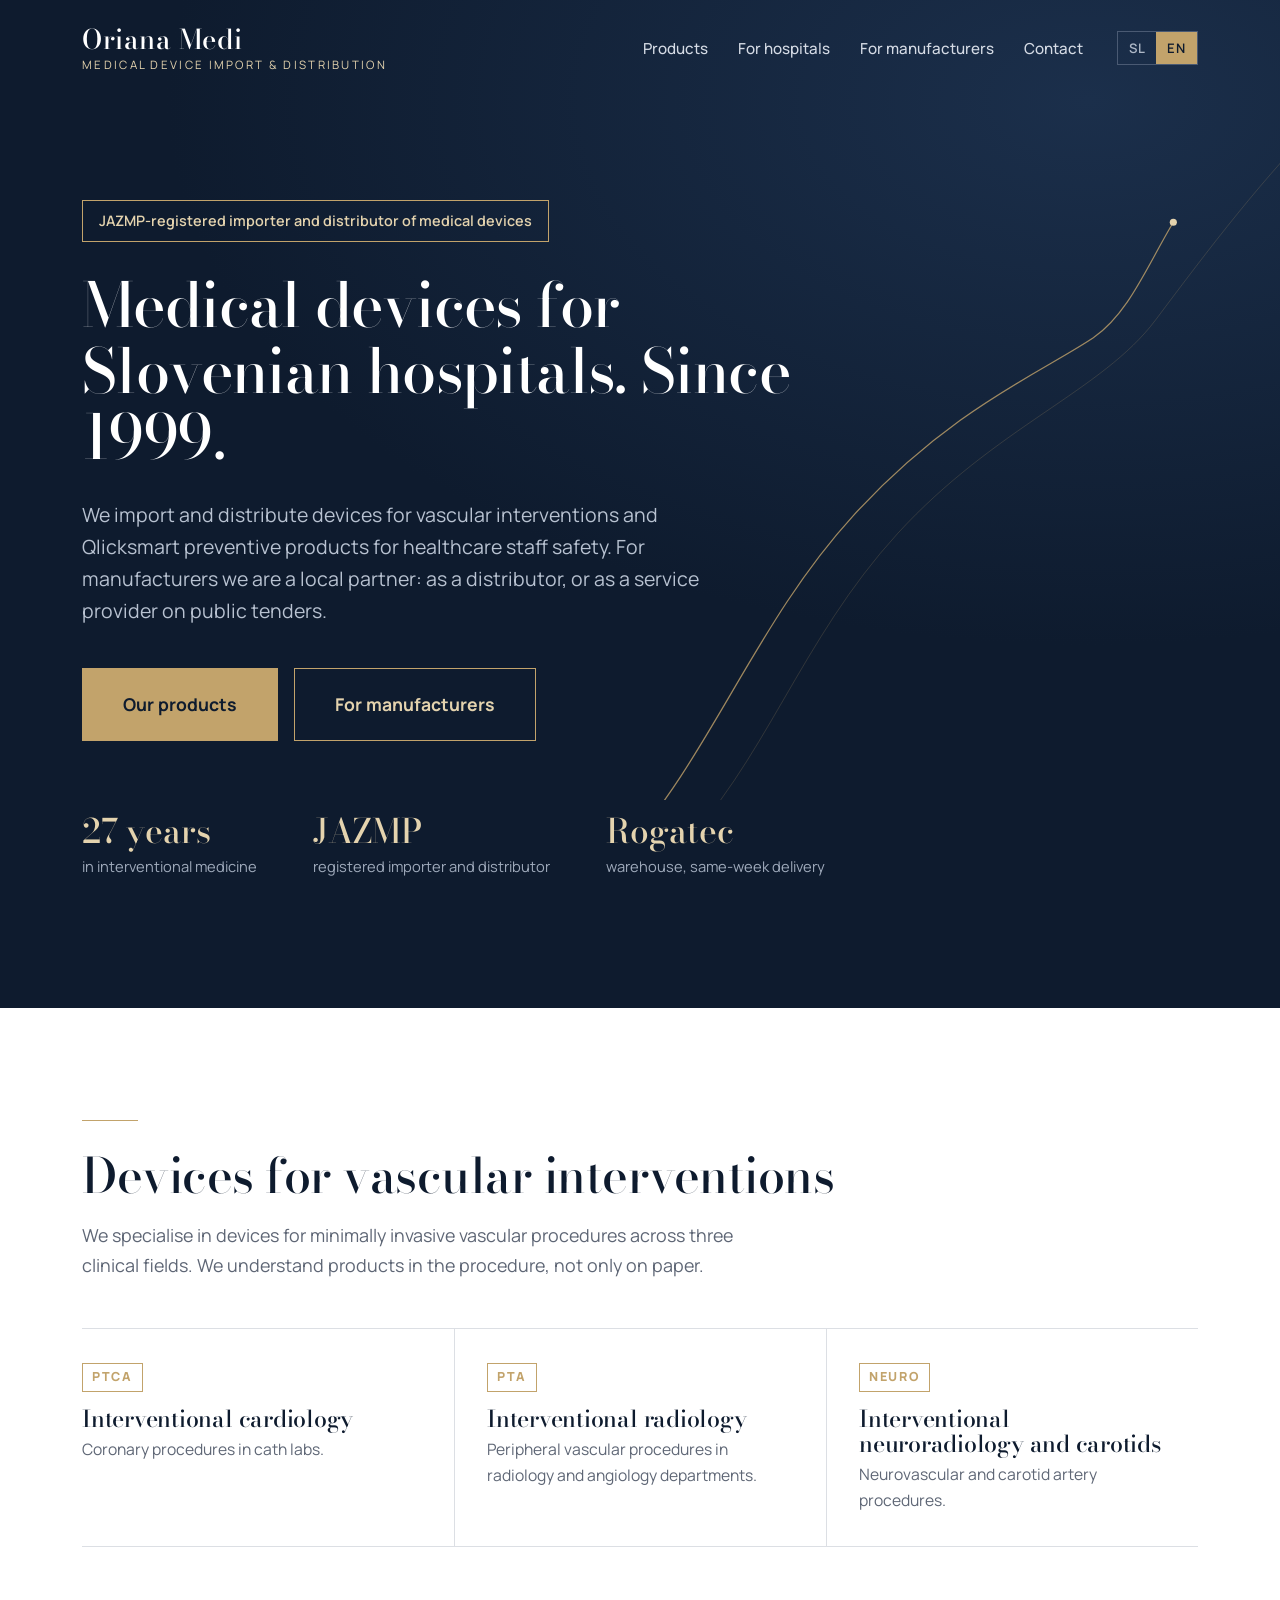
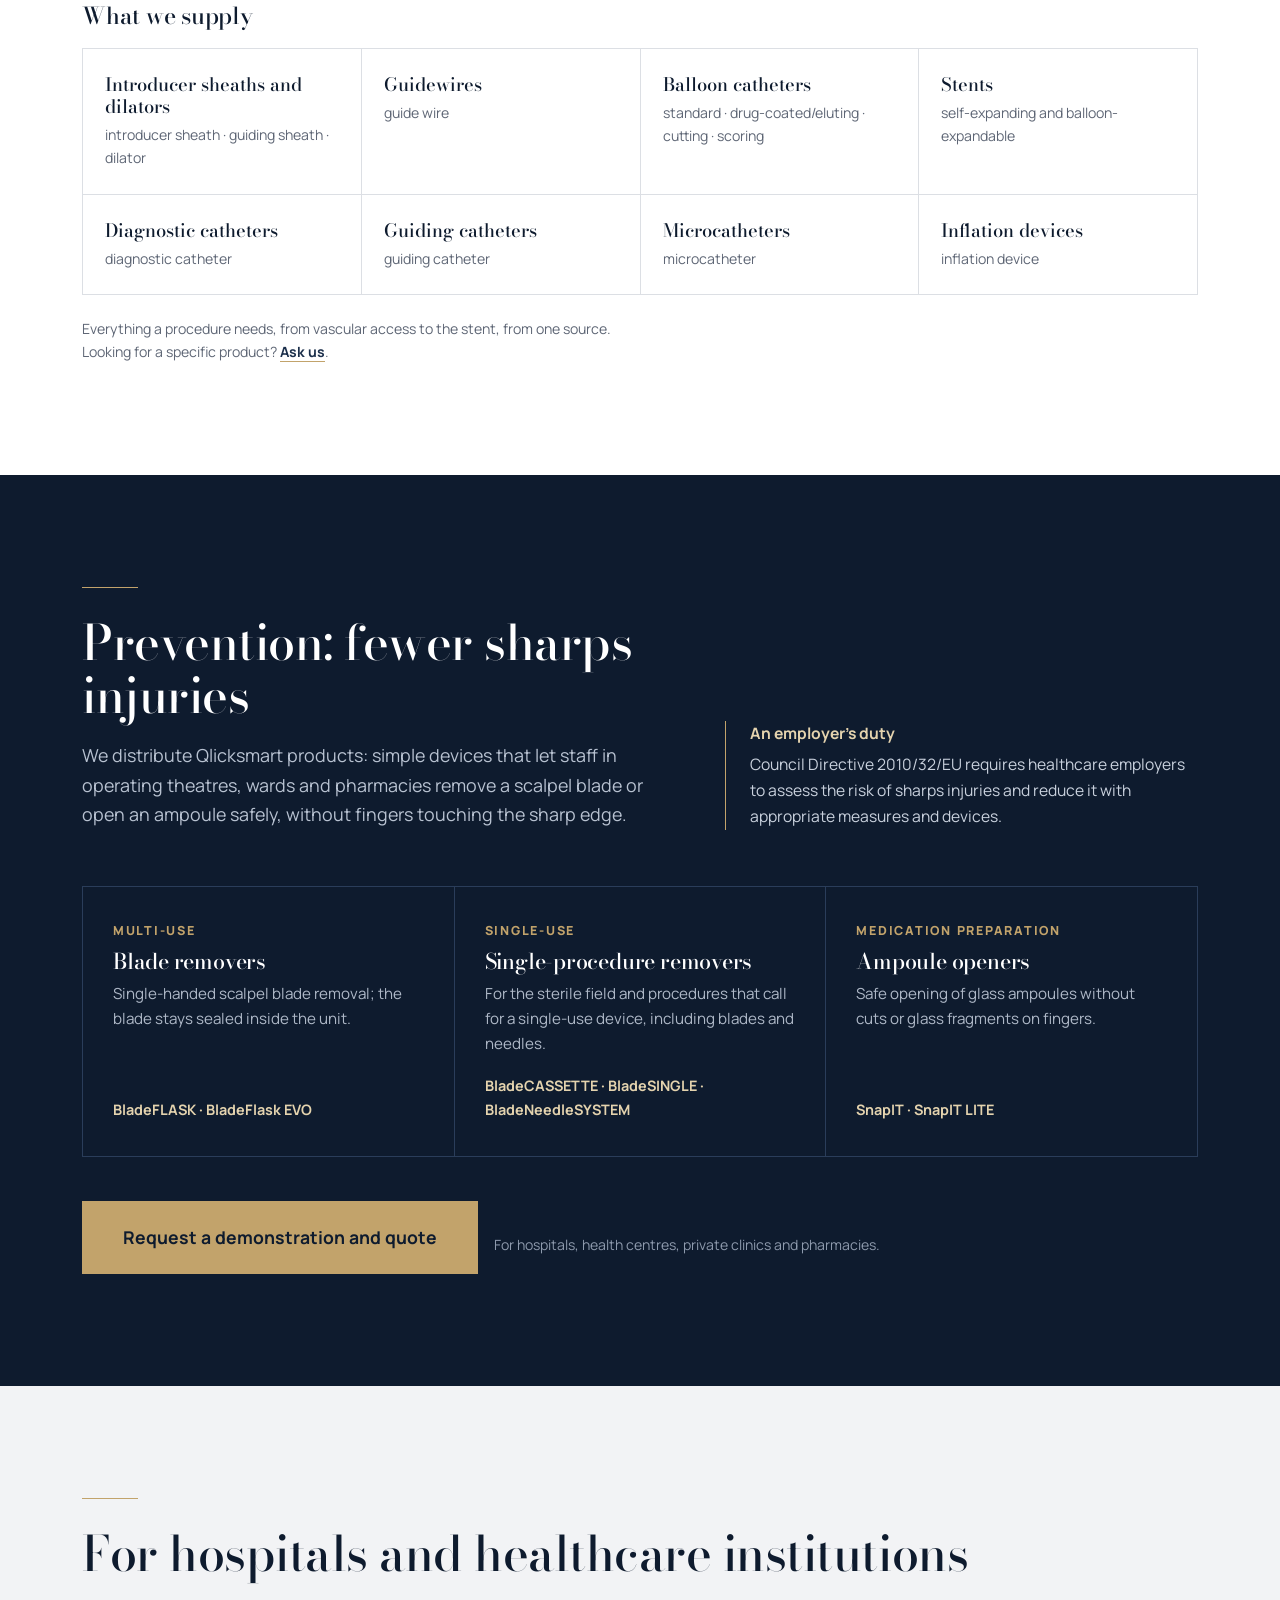
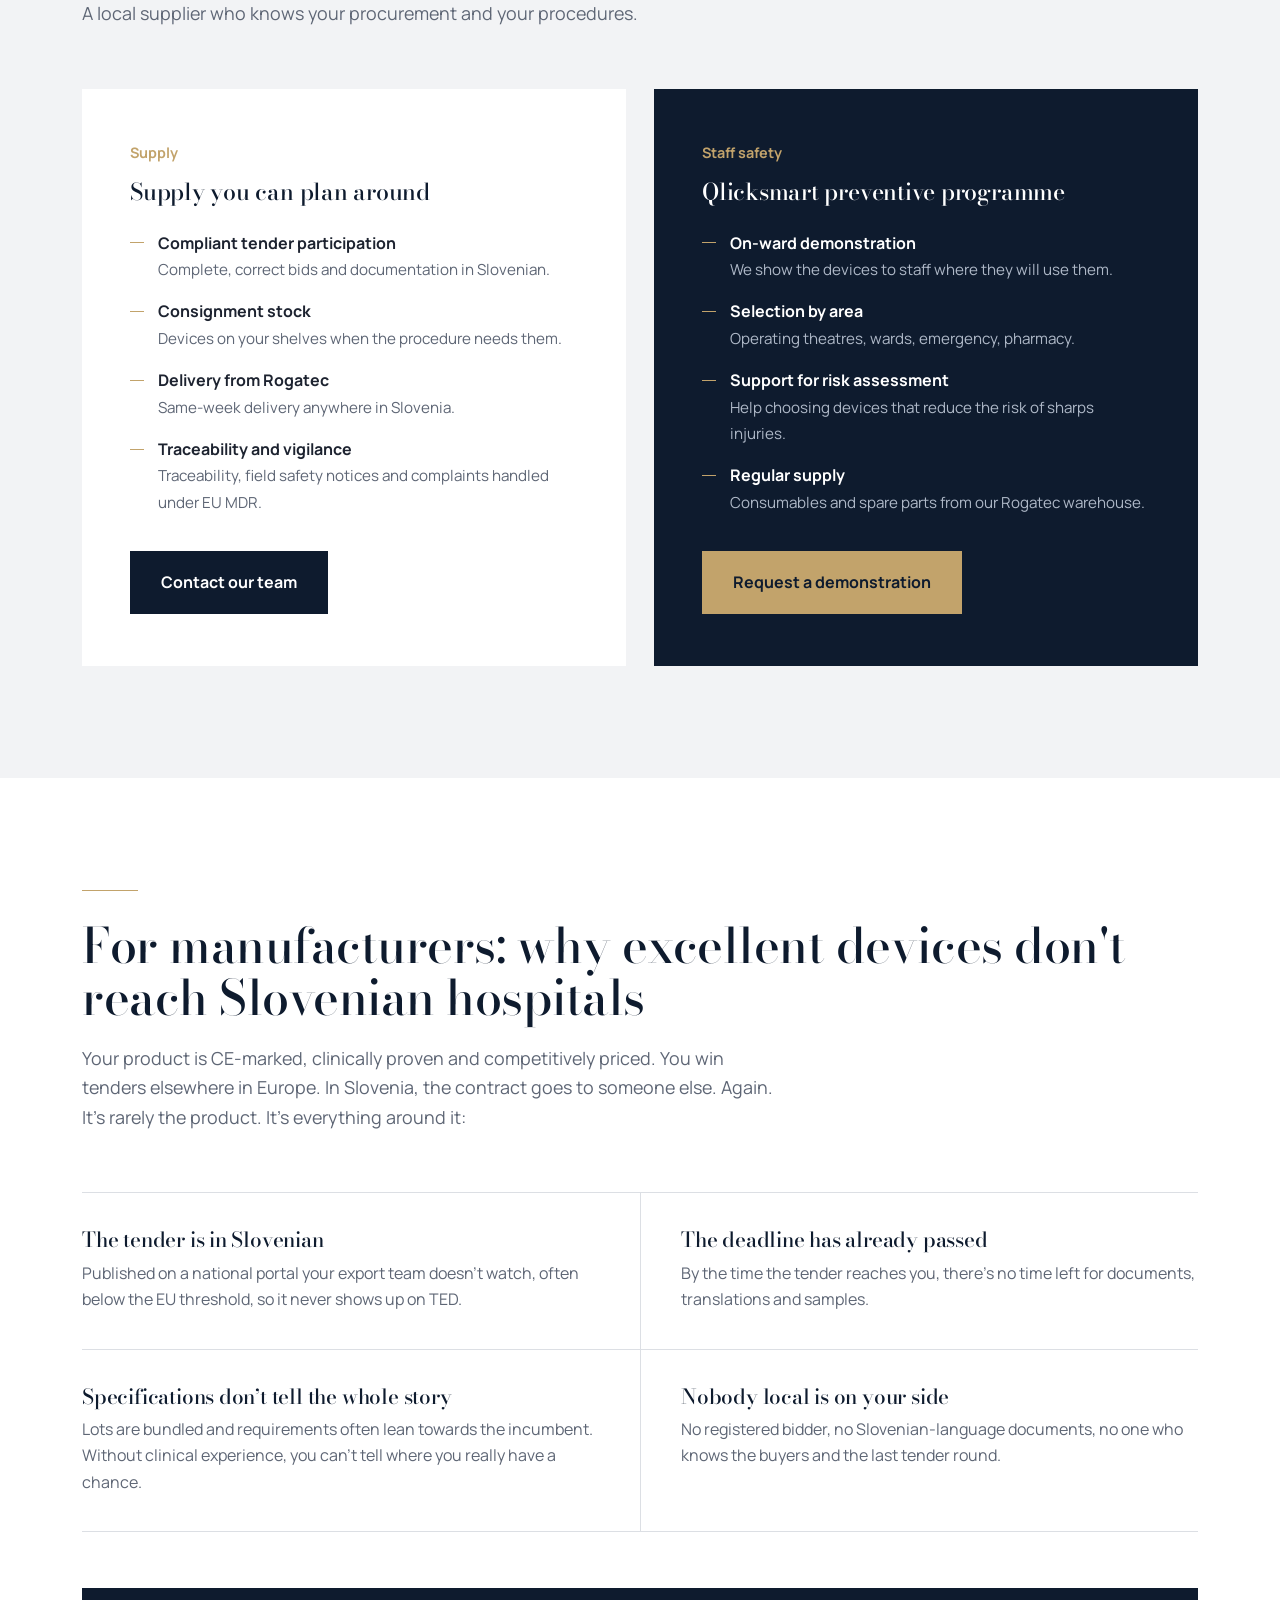
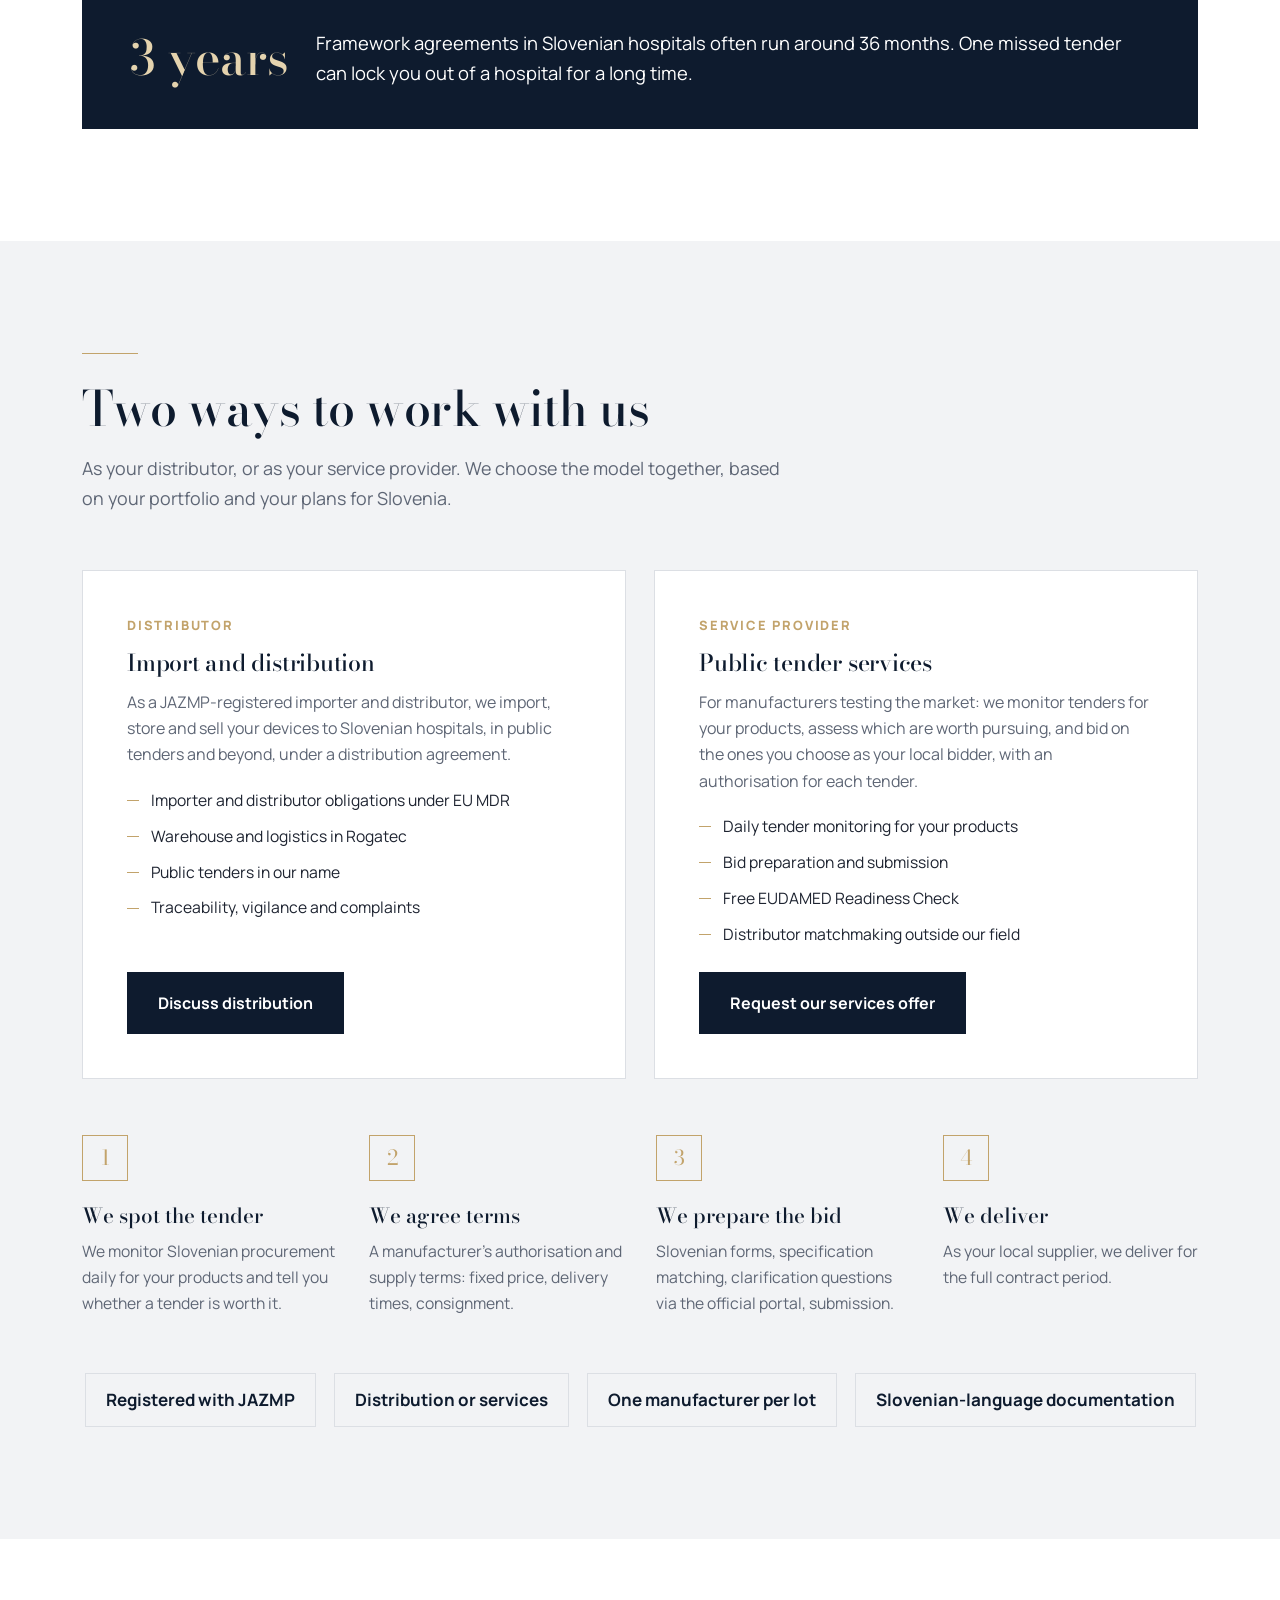
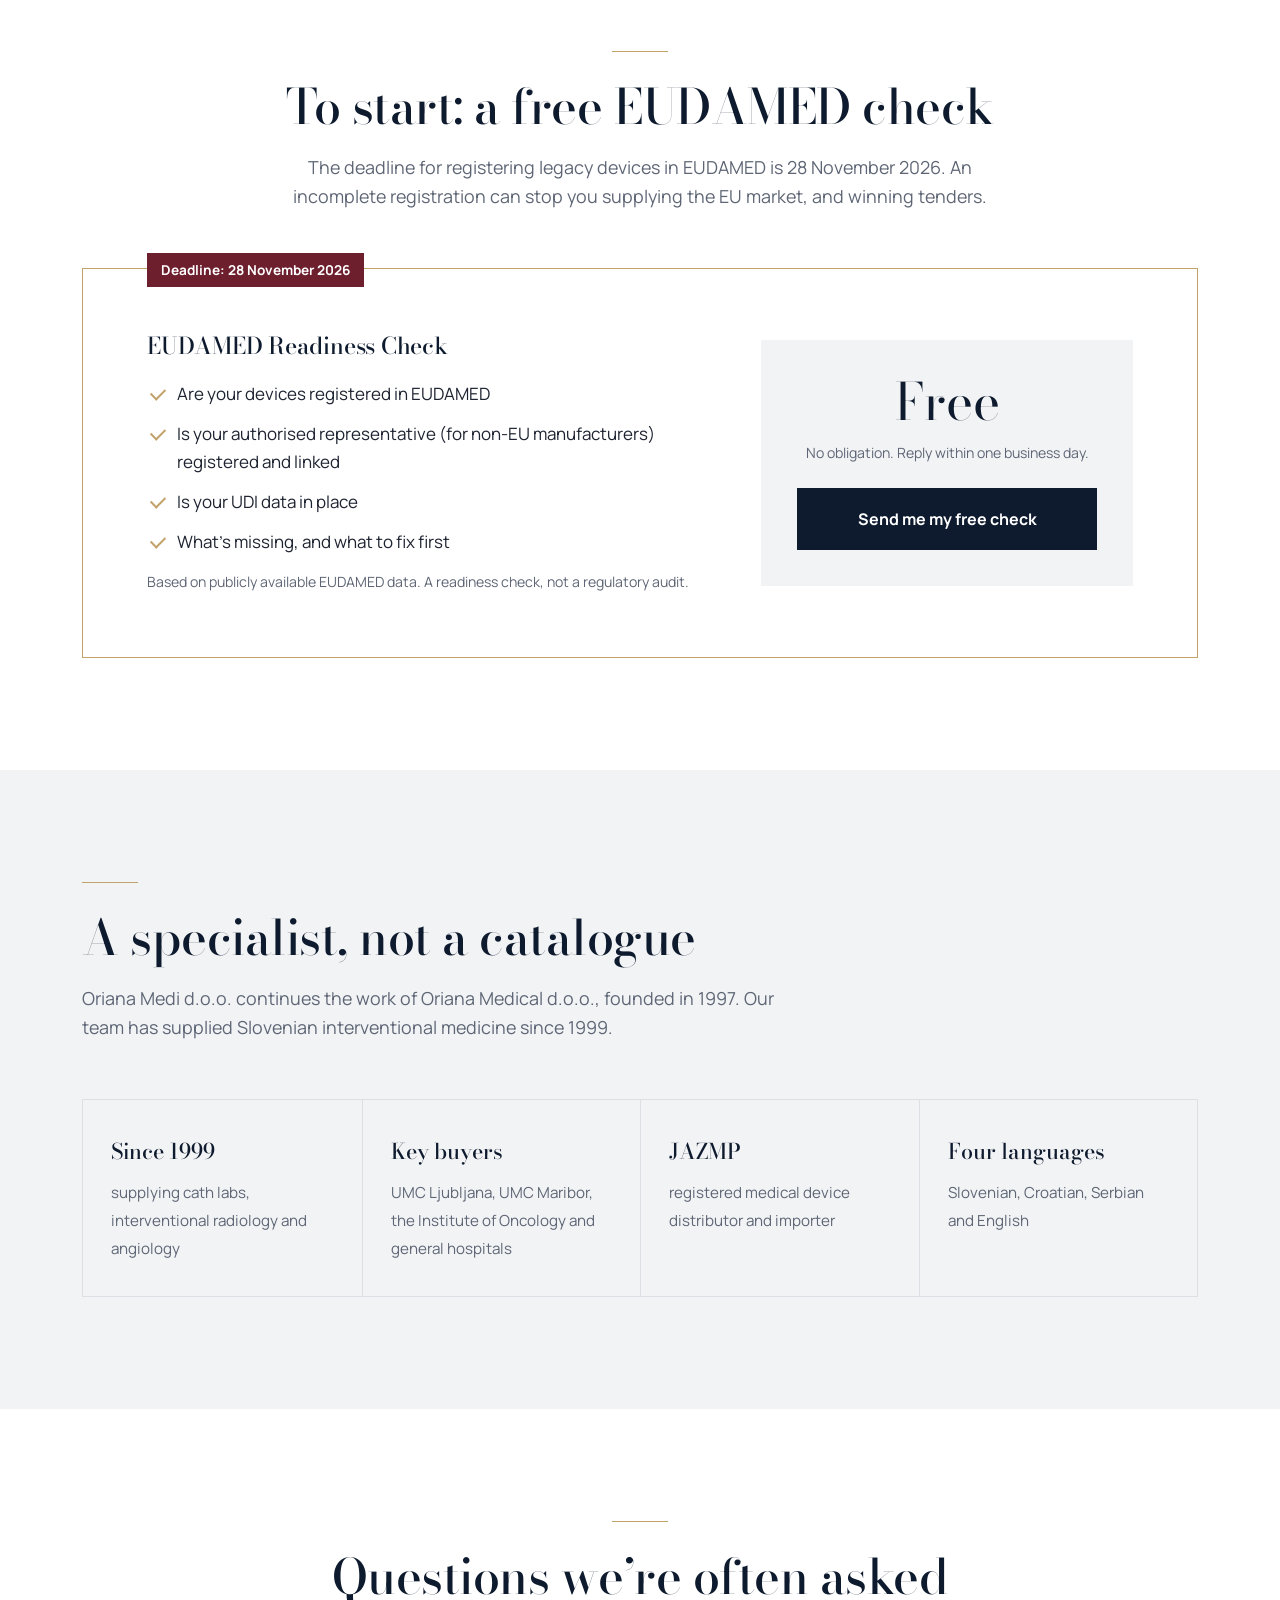
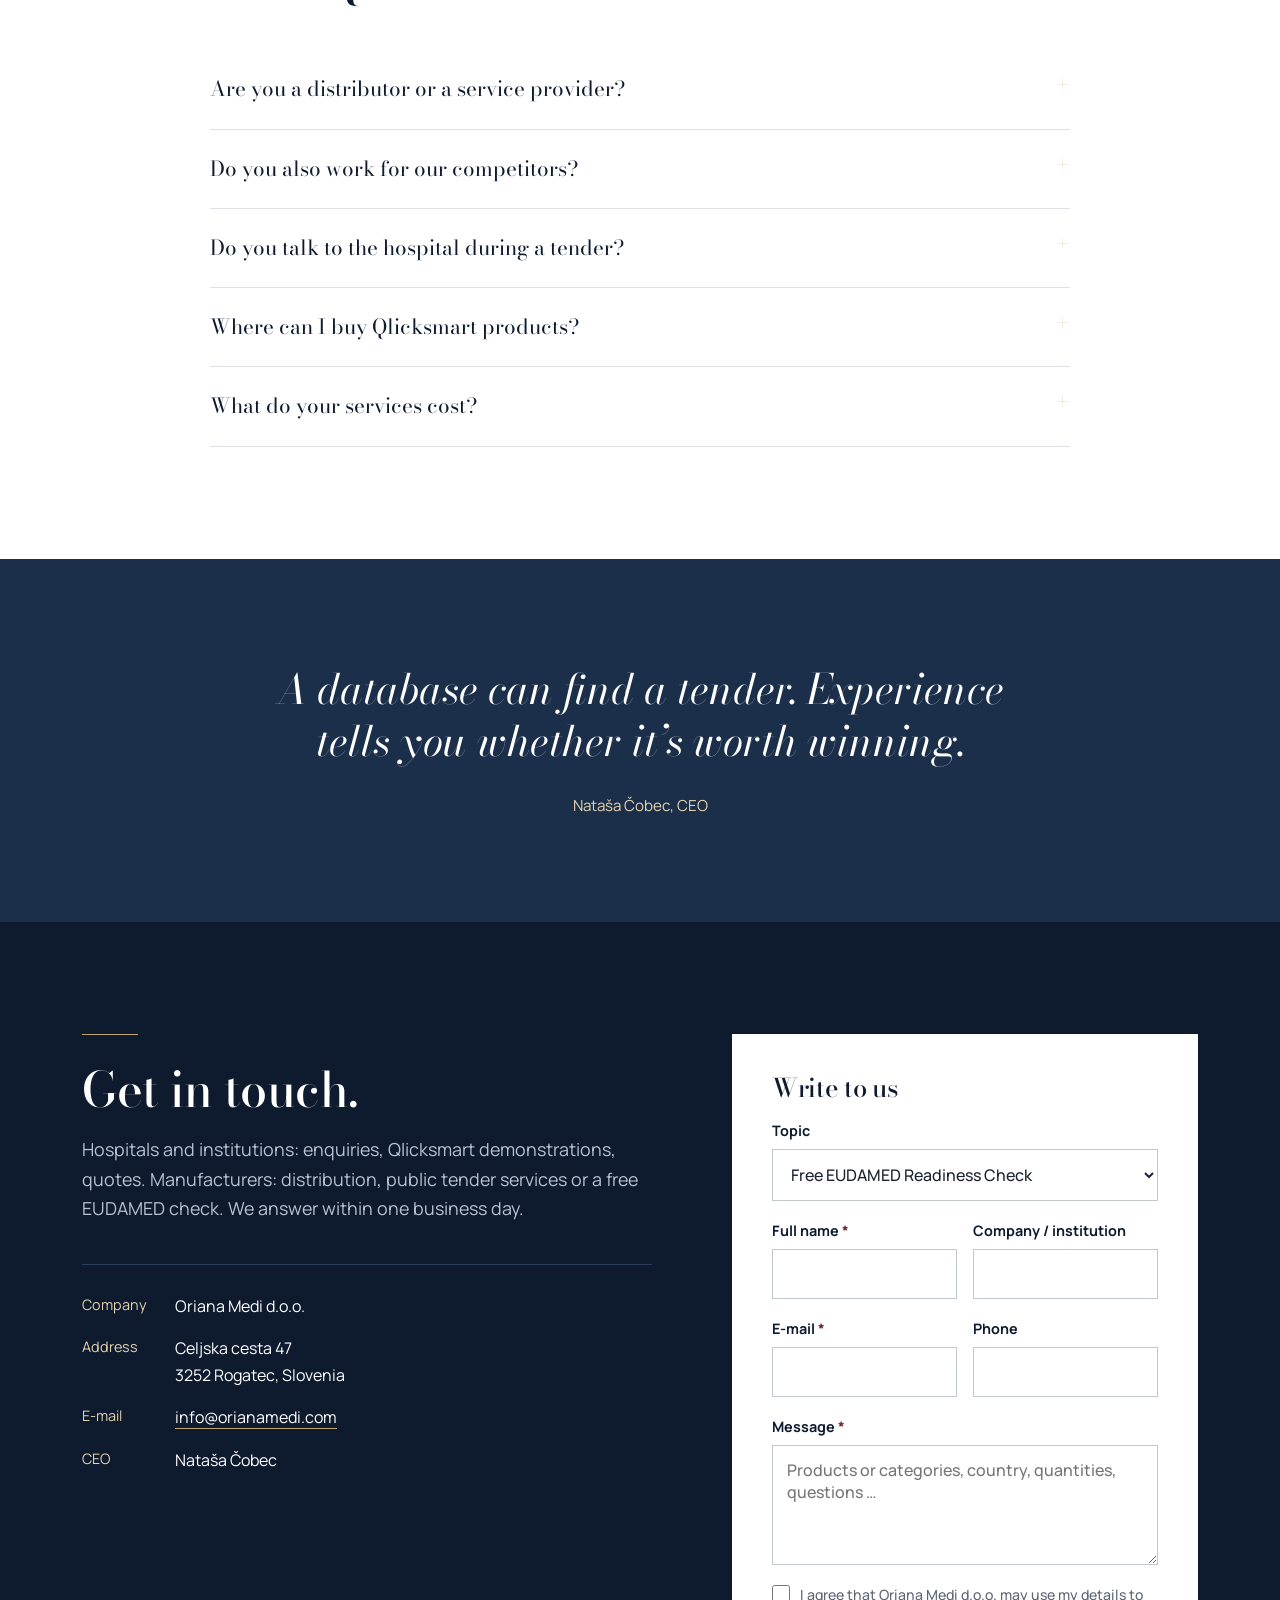
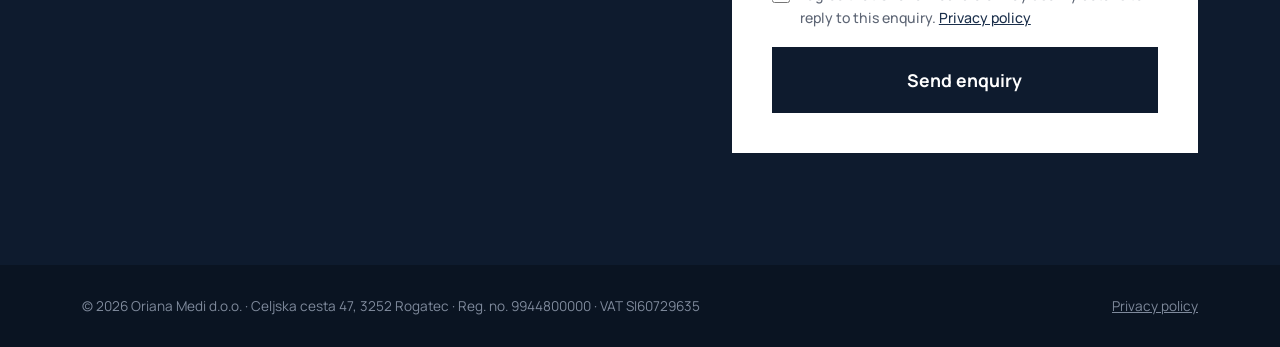
==== index.html @ 9a0d542f "Add files via upload" ====
<!DOCTYPE html>
<html lang="sl" data-title-sl="Oriana Medi d.o.o. – Uvoz in distribucija medicinskih pripomočkov" data-title-en="Oriana Medi d.o.o. – Medical device import and distribution">
<head>
<meta charset="UTF-8">
<meta name="viewport" content="width=device-width, initial-scale=1">
<script>
(function(){
  var saved=null; try{saved=localStorage.getItem('om-lang');}catch(e){}
  var l=saved||(((navigator.language||'').toLowerCase().indexOf('sl')===0)?'sl':'en');
  document.documentElement.lang=l;
})();
</script>
<link rel="preconnect" href="https://fonts.googleapis.com">
<link rel="preconnect" href="https://fonts.gstatic.com" crossorigin>
<link rel="stylesheet" href="https://fonts.googleapis.com/css2?family=Bodoni+Moda:ital,opsz,wght@0,6..96,400;0,6..96,500;0,6..96,600;1,6..96,400&family=Manrope:wght@400;500;600;700;800&display=swap">
<link rel="stylesheet" href="style.css">
<title>Oriana Medi d.o.o. – Uvoz in distribucija medicinskih pripomočkov</title>
<meta name="description" content="Oriana Medi d.o.o. je pri JAZMP registriran uvoznik in distributer medicinskih pripomočkov. Intervencijska medicina, izdelki Qlicksmart za varnost osebja ter storitve za proizvajalce. / JAZMP-registered importer and distributor of medical devices in Slovenia.">
</head>
<body>
<a class="skip" href="#main"><span class="l-sl">Na vsebino</span><span class="l-en">Skip to content</span></a>
<header class="nav">
  <div class="wrap">
    <a class="brand" href="index.html"><strong>Oriana Medi</strong><small class="l-sl">UVOZ IN DISTRIBUCIJA MEDICINSKIH PRIPOMOČKOV</small><small class="l-en">MEDICAL DEVICE IMPORT &amp; DISTRIBUTION</small></a>
    <div class="navright">
      <nav aria-label="Main">
        <ul class="l-sl">
          <li><a href="#izdelki">Izdelki</a></li>
          <li><a href="#bolnisnice">Za bolnišnice</a></li>
          <li><a href="#proizvajalci">Za proizvajalce</a></li>
          <li><a href="#kontakt">Kontakt</a></li>
        </ul>
        <ul class="l-en">
          <li><a href="#izdelki">Products</a></li>
          <li><a href="#bolnisnice">For hospitals</a></li>
          <li><a href="#proizvajalci">For manufacturers</a></li>
          <li><a href="#kontakt">Contact</a></li>
        </ul>
      </nav>
      <div class="lang" role="group" aria-label="Jezik / Language">
        <button type="button" data-set="sl">SL</button>
        <button type="button" data-set="en">EN</button>
      </div>
      <button type="button" class="menu-btn" aria-expanded="false"><span class="l-sl">Meni</span><span class="l-en">Menu</span></button>
    </div>
  </div>
</header>

<main id="main">

<!-- HERO -->
<section class="hero">
  <svg class="wire" viewBox="0 0 1440 900" preserveAspectRatio="xMidYMid slice" aria-hidden="true">
    <path class="soft" d="M760 960 C 860 860, 900 720, 1010 600 S 1240 440, 1300 360 S 1420 200, 1500 120"/>
    <path class="draw" d="M700 960 C 800 850, 850 700, 960 580 S 1170 420, 1230 380 C 1270 352, 1290 300, 1320 250"/>
    <circle class="tip" cx="1320" cy="250" r="4"/>
  </svg>
  <div class="wrap">
    <div class="callout l-sl">Pri JAZMP registriran uvoznik in distributer medicinskih pripomočkov</div>
    <div class="callout l-en">JAZMP-registered importer and distributor of medical devices</div>
    <h1 class="l-sl">Medicinski pripomočki za slovenske bolnišnice. Od leta 1999.</h1>
    <h1 class="l-en">Medical devices for Slovenian hospitals. Since 1999.</h1>
    <p class="intro l-sl">Uvažamo in distribuiramo pripomočke za žilne posege ter preventivne izdelke Qlicksmart za varnost zdravstvenega osebja. Proizvajalcem smo lokalni partner: kot distributer ali kot ponudnik storitev na javnih naročilih.</p>
    <p class="intro l-en">We import and distribute devices for vascular interventions and Qlicksmart preventive products for healthcare staff safety. For manufacturers we are a local partner: as a distributor, or as a service provider on public tenders.</p>
    <div class="actions">
      <a class="btn btn-gold btn-big l-sl" href="#izdelki">Naši izdelki</a>
      <a class="btn btn-gold btn-big l-en" href="#izdelki">Our products</a>
      <a class="btn btn-line btn-big l-sl" href="#proizvajalci">Za proizvajalce</a>
      <a class="btn btn-line btn-big l-en" href="#proizvajalci">For manufacturers</a>
    </div>
    <div class="since">
      <div><b class="l-sl">27 let</b><b class="l-en">27 years</b><span class="l-sl">v intervencijski medicini</span><span class="l-en">in interventional medicine</span></div>
      <div><b>JAZMP</b><span class="l-sl">registriran uvoznik in distributer</span><span class="l-en">registered importer and distributor</span></div>
      <div><b>Rogatec</b><span class="l-sl">skladišče, dostava v istem tednu</span><span class="l-en">warehouse, same-week delivery</span></div>
    </div>
  </div>
</section>

<!-- PRODUCTS: CLINICAL FIELDS -->
<section id="izdelki">
  <div class="wrap">
    <div class="rule"></div>
    <h2 class="l-sl">Pripomočki za žilne posege</h2>
    <h2 class="l-en">Devices for vascular interventions</h2>
    <p class="intro l-sl">Specializirani smo za pripomočke za minimalno invazivne žilne posege na treh kliničnih področjih. Izdelke razumemo v posegu, ne le na papirju.</p>
    <p class="intro l-en">We specialise in devices for minimally invasive vascular procedures across three clinical fields. We understand products in the procedure, not only on paper.</p>
    <div class="uses">
      <div><span class="abbr">PTCA</span><h3 class="l-sl">Intervencijska kardiologija</h3><h3 class="l-en">Interventional cardiology</h3><p class="l-sl">Koronarni posegi v kateterskih laboratorijih.</p><p class="l-en">Coronary procedures in cath labs.</p></div>
      <div><span class="abbr">PTA</span><h3 class="l-sl">Intervencijska radiologija</h3><h3 class="l-en">Interventional radiology</h3><p class="l-sl">Periferni žilni posegi na oddelkih za radiologijo in angiologijo.</p><p class="l-en">Peripheral vascular procedures in radiology and angiology departments.</p></div>
      <div><span class="abbr">NEURO</span><h3 class="l-sl">Intervencijska nevroradiologija in karotide</h3><h3 class="l-en">Interventional neuroradiology and carotids</h3><p class="l-sl">Nevrovaskularni posegi in posegi na karotidnih arterijah.</p><p class="l-en">Neurovascular and carotid artery procedures.</p></div>
    </div>
    <h3 class="range-h l-sl">Kaj dobavljamo</h3><h3 class="range-h l-en">What we supply</h3>
    <ul class="range">
      <li><b class="l-sl">Žilna uvajala in dilatatorji</b><b class="l-en">Introducer sheaths and dilators</b><span>introducer sheath · guiding sheath · dilator</span></li>
      <li><b class="l-sl">Vodilne žice</b><b class="l-en">Guidewires</b><span>guide wire</span></li>
      <li><b class="l-sl">Balonski katetri</b><b class="l-en">Balloon catheters</b><span class="l-sl">klasični · z zdravilom (DCB/DEB) · rezalni · scoring</span><span class="l-en">standard · drug-coated/eluting · cutting · scoring</span></li>
      <li><b class="l-sl">Žilne opornice (stenti)</b><b class="l-en">Stents</b><span class="l-sl">samosprožilne in balonsko razširljive</span><span class="l-en">self-expanding and balloon-expandable</span></li>
      <li><b class="l-sl">Diagnostični katetri</b><b class="l-en">Diagnostic catheters</b><span>diagnostic catheter</span></li>
      <li><b class="l-sl">Vodilni katetri</b><b class="l-en">Guiding catheters</b><span>guiding catheter</span></li>
      <li><b class="l-sl">Mikrokatetri</b><b class="l-en">Microcatheters</b><span>microcatheter</span></li>
      <li><b class="l-sl">Indeflatorji</b><b class="l-en">Inflation devices</b><span>inflation device</span></li>
    </ul>
    <p class="fineprint l-sl" style="margin-top:22px">Vse, kar poseg potrebuje od žilnega dostopa do opornice, iz enega vira. Iščete določen izdelek? <a class="textlink" href="#kontakt" data-topic="hospital">Povprašajte nas</a>.</p>
    <p class="fineprint l-en" style="margin-top:22px">Everything a procedure needs, from vascular access to the stent, from one source. Looking for a specific product? <a class="textlink" href="#kontakt" data-topic="hospital">Ask us</a>.</p>
  </div>
</section>

<!-- PREVENTION: QLICKSMART -->
<section id="preventiva" class="prevent">
  <div class="wrap">
    <div class="head">
      <div>
        <div class="rule"></div>
        <h2 class="l-sl">Preventiva: manj poškodb z ostrimi predmeti</h2>
        <h2 class="l-en">Prevention: fewer sharps injuries</h2>
        <p class="intro l-sl">Distribuiramo izdelke Qlicksmart, preproste pripomočke, s katerimi osebje v operacijskih dvoranah, na oddelkih in v lekarnah varno odstrani rezilo skalpela ali odpre ampulo, brez stika prstov z ostrim robom.</p>
        <p class="intro l-en">We distribute Qlicksmart products: simple devices that let staff in operating theatres, wards and pharmacies remove a scalpel blade or open an ampoule safely, without fingers touching the sharp edge.</p>
      </div>
      <div class="law">
        <b class="l-sl">Obveznost delodajalca</b><b class="l-en">An employer's duty</b>
        <span class="l-sl">Direktiva Sveta 2010/32/EU od zdravstvenih ustanov zahteva, da ocenijo tveganje poškodb z ostrimi predmeti in ga z ustreznimi ukrepi in pripomočki zmanjšajo.</span>
        <span class="l-en">Council Directive 2010/32/EU requires healthcare employers to assess the risk of sharps injuries and reduce it with appropriate measures and devices.</span>
      </div>
    </div>
    <div class="prods">
      <div class="prod"><span class="cat l-sl">Večkratna uporaba</span><span class="cat l-en">Multi-use</span><h3 class="l-sl">Odstranjevalci rezil</h3><h3 class="l-en">Blade removers</h3><p class="l-sl">Enoročna odstranitev rezila skalpela; rezilo ostane zaprto v posodi.</p><p class="l-en">Single-handed scalpel blade removal; the blade stays sealed inside the unit.</p><span class="names">BladeFLASK · BladeFlask EVO</span></div>
      <div class="prod"><span class="cat l-sl">Enkratna uporaba</span><span class="cat l-en">Single-use</span><h3 class="l-sl">Odstranjevalci za en poseg</h3><h3 class="l-en">Single-procedure removers</h3><p class="l-sl">Za sterilno polje in posege, kjer je potreben pripomoček za enkratno uporabo, tudi za rezila in igle.</p><p class="l-en">For the sterile field and procedures that call for a single-use device, including blades and needles.</p><span class="names">BladeCASSETTE · BladeSINGLE · BladeNeedleSYSTEM</span></div>
      <div class="prod"><span class="cat l-sl">Priprava zdravil</span><span class="cat l-en">Medication preparation</span><h3 class="l-sl">Odpiralci ampul</h3><h3 class="l-en">Ampoule openers</h3><p class="l-sl">Varno odpiranje steklenih ampul brez urezov in drobcev stekla na prstih.</p><p class="l-en">Safe opening of glass ampoules without cuts or glass fragments on fingers.</p><span class="names">SnapIT · SnapIT LITE</span></div>
    </div>
    <div class="actions">
      <a class="btn btn-gold btn-big l-sl" href="#kontakt" data-topic="qlicksmart">Zahtevajte predstavitev in ponudbo</a>
      <a class="btn btn-gold btn-big l-en" href="#kontakt" data-topic="qlicksmart">Request a demonstration and quote</a>
      <span class="fineprint l-sl">Za bolnišnice, zdravstvene domove, zasebne ambulante in lekarne.</span>
      <span class="fineprint l-en">For hospitals, health centres, private clinics and pharmacies.</span>
    </div>
  </div>
</section>

<!-- HOSPITALS -->
<section id="bolnisnice" class="pearl">
  <div class="wrap">
    <div class="rule"></div>
    <h2 class="l-sl">Za bolnišnice in zdravstvene ustanove</h2>
    <h2 class="l-en">For hospitals and healthcare institutions</h2>
    <p class="intro l-sl">Lokalni dobavitelj, ki pozna vaše javno naročanje in vaše posege.</p>
    <p class="intro l-en">A local supplier who knows your procurement and your procedures.</p>
    <div class="split">
      <div class="panel">
        <div class="who l-sl">Dobava</div><div class="who l-en">Supply</div>
        <h3 class="l-sl">Dobave, na katere se lahko zanesete</h3><h3 class="l-en">Supply you can plan around</h3>
        <ul class="l-sl">
          <li><b>Skladne ponudbe na javnih naročilih</b><span>Popolna in pravilna dokumentacija v slovenščini.</span></li>
          <li><b>Konsignacijska zaloga</b><span>Pripomočki so na vaši polici, ko jih poseg potrebuje.</span></li>
          <li><b>Dostava iz Rogatca</b><span>Dostava v istem tednu po vsej Sloveniji.</span></li>
          <li><b>Sledljivost in vigilanca</b><span>Sledljivost, varnostna obvestila in reklamacije v skladu z uredbo MDR.</span></li>
        </ul>
        <ul class="l-en">
          <li><b>Compliant tender participation</b><span>Complete, correct bids and documentation in Slovenian.</span></li>
          <li><b>Consignment stock</b><span>Devices on your shelves when the procedure needs them.</span></li>
          <li><b>Delivery from Rogatec</b><span>Same-week delivery anywhere in Slovenia.</span></li>
          <li><b>Traceability and vigilance</b><span>Traceability, field safety notices and complaints handled under EU MDR.</span></li>
        </ul>
        <a class="btn btn-dark l-sl" href="#kontakt" data-topic="hospital">Pišite naši ekipi</a>
        <a class="btn btn-dark l-en" href="#kontakt" data-topic="hospital">Contact our team</a>
      </div>
      <div class="panel dark">
        <div class="who l-sl">Varnost osebja</div><div class="who l-en">Staff safety</div>
        <h3 class="l-sl">Preventivni program Qlicksmart</h3><h3 class="l-en">Qlicksmart preventive programme</h3>
        <ul class="l-sl">
          <li><b>Predstavitev na oddelku</b><span>Pripomočke pokažemo osebju tam, kjer jih bo uporabljalo.</span></li>
          <li><b>Izbor po področjih</b><span>Operacijske dvorane, oddelki, urgenca, lekarna.</span></li>
          <li><b>Podpora oceni tveganja</b><span>Pomagamo pri izboru pripomočkov za zmanjšanje tveganja poškodb z ostrimi predmeti.</span></li>
          <li><b>Redna dobava</b><span>Potrošni material in nadomestni deli iz skladišča v Rogatcu.</span></li>
        </ul>
        <ul class="l-en">
          <li><b>On-ward demonstration</b><span>We show the devices to staff where they will use them.</span></li>
          <li><b>Selection by area</b><span>Operating theatres, wards, emergency, pharmacy.</span></li>
          <li><b>Support for risk assessment</b><span>Help choosing devices that reduce the risk of sharps injuries.</span></li>
          <li><b>Regular supply</b><span>Consumables and spare parts from our Rogatec warehouse.</span></li>
        </ul>
        <a class="btn btn-gold l-sl" href="#kontakt" data-topic="qlicksmart">Zahtevajte predstavitev</a>
        <a class="btn btn-gold l-en" href="#kontakt" data-topic="qlicksmart">Request a demonstration</a>
      </div>
    </div>
  </div>
</section>

<!-- MANUFACTURERS: PROBLEM -->
<section id="proizvajalci">
  <div class="wrap">
    <div class="rule"></div>
    <h2 class="l-sl">Za proizvajalce: zakaj odlični pripomočki ne pridejo v slovenske bolnišnice</h2>
    <h2 class="l-en">For manufacturers: why excellent devices don't reach Slovenian hospitals</h2>
    <p class="intro l-sl">Vaš izdelek ima oznako CE, klinične podatke in dobro ceno. Na razpisih v drugih državah zmagujete. V Sloveniji pa posel znova dobi nekdo drug. Redko je kriv izdelek. Krivo je vse okoli njega:</p>
    <p class="intro l-en">Your product is CE-marked, clinically proven and competitively priced. You win tenders elsewhere in Europe. In Slovenia, the contract goes to someone else. Again. It&rsquo;s rarely the product. It&rsquo;s everything around it:</p>
    <div class="pains">
      <div class="pain"><h3 class="l-sl">Razpis je v slovenščini</h3><h3 class="l-en">The tender is in Slovenian</h3><p class="l-sl">Objavljen je na nacionalnem portalu, ki ga vaša izvozna ekipa ne spremlja, pogosto pod pragom EU, zato ga na TED sploh ne vidite.</p><p class="l-en">Published on a national portal your export team doesn&rsquo;t watch, often below the EU threshold, so it never shows up on TED.</p></div>
      <div class="pain"><h3 class="l-sl">Rok je že mimo</h3><h3 class="l-en">The deadline has already passed</h3><p class="l-sl">Ko razpis pride do vas, ni več časa za dokumente, prevode in vzorce.</p><p class="l-en">By the time the tender reaches you, there&rsquo;s no time left for documents, translations and samples.</p></div>
      <div class="pain"><h3 class="l-sl">Specifikacije ne povedo vsega</h3><h3 class="l-en">Specifications don&rsquo;t tell the whole story</h3><p class="l-sl">Sklopi so združeni, zahteve pogosto pisane na obstoječega dobavitelja. Brez klinične izkušnje ne veste, kje imate realno možnost.</p><p class="l-en">Lots are bundled and requirements often lean towards the incumbent. Without clinical experience, you can&rsquo;t tell where you really have a chance.</p></div>
      <div class="pain"><h3 class="l-sl">Nihče lokalno ni na vaši strani</h3><h3 class="l-en">Nobody local is on your side</h3><p class="l-sl">Ni registriranega ponudnika, ni dokumentacije v slovenščini, ni nikogar, ki pozna naročnike in zadnji krog razpisa.</p><p class="l-en">No registered bidder, no Slovenian-language documents, no one who knows the buyers and the last tender round.</p></div>
    </div>
    <div class="agitate">
      <b class="l-sl">3 leta</b><b class="l-en">3 years</b>
      <p class="l-sl">Okvirni sporazumi v slovenskih bolnišnicah pogosto trajajo okoli 36 mesecev. En zamujen razpis vas lahko za dolgo zaklene iz bolnišnice.</p>
      <p class="l-en">Framework agreements in Slovenian hospitals often run around 36 months. One missed tender can lock you out of a hospital for a long time.</p>
    </div>
  </div>
</section>

<!-- MANUFACTURERS: TWO MODELS -->
<section class="pearl">
  <div class="wrap">
    <div class="rule"></div>
    <h2 class="l-sl">Dva načina sodelovanja</h2>
    <h2 class="l-en">Two ways to work with us</h2>
    <p class="intro l-sl">Kot distributer ali kot ponudnik storitev. Model izberemo skupaj, glede na vaš portfelj in načrte za slovenski trg.</p>
    <p class="intro l-en">As your distributor, or as your service provider. We choose the model together, based on your portfolio and your plans for Slovenia.</p>
    <div class="models">
      <div class="model">
        <span class="tag l-sl">Distributer</span><span class="tag l-en">Distributor</span>
        <h3 class="l-sl">Uvoz in distribucija</h3><h3 class="l-en">Import and distribution</h3>
        <p class="l-sl">Kot pri JAZMP registriran uvoznik in distributer vaše pripomočke uvozimo, skladiščimo in prodajamo slovenskim bolnišnicam, na javnih naročilih in zunaj njih, na podlagi distribucijske pogodbe.</p>
        <p class="l-en">As a JAZMP-registered importer and distributor, we import, store and sell your devices to Slovenian hospitals, in public tenders and beyond, under a distribution agreement.</p>
        <ul class="l-sl"><li>Obveznosti uvoznika in distributerja po uredbi MDR</li><li>Skladišče in logistika v Rogatcu</li><li>Nastop na javnih naročilih v našem imenu</li><li>Sledljivost, vigilanca in reklamacije</li></ul>
        <ul class="l-en"><li>Importer and distributor obligations under EU MDR</li><li>Warehouse and logistics in Rogatec</li><li>Public tenders in our name</li><li>Traceability, vigilance and complaints</li></ul>
        <a class="btn btn-dark l-sl" href="#kontakt" data-topic="distribution">Pogovorimo se o distribuciji</a>
        <a class="btn btn-dark l-en" href="#kontakt" data-topic="distribution">Discuss distribution</a>
      </div>
      <div class="model">
        <span class="tag l-sl">Ponudnik storitev</span><span class="tag l-en">Service provider</span>
        <h3 class="l-sl">Storitve na javnih naročilih</h3><h3 class="l-en">Public tender services</h3>
        <p class="l-sl">Za proizvajalce, ki trg šele preizkušajo: spremljamo razpise za vaše izdelke, ocenimo, kateri so vredni truda, in za izbrane pripravimo ponudbo kot vaš lokalni ponudnik, s pooblastilom za posamezen razpis.</p>
        <p class="l-en">For manufacturers testing the market: we monitor tenders for your products, assess which are worth pursuing, and bid on the ones you choose as your local bidder, with an authorisation for each tender.</p>
        <ul class="l-sl"><li>Dnevno spremljanje razpisov za vaše izdelke</li><li>Priprava in oddaja ponudb</li><li>Brezplačen EUDAMED pregled</li><li>Iskanje distributerja zunaj našega področja</li></ul>
        <ul class="l-en"><li>Daily tender monitoring for your products</li><li>Bid preparation and submission</li><li>Free EUDAMED Readiness Check</li><li>Distributor matchmaking outside our field</li></ul>
        <a class="btn btn-dark l-sl" href="#kontakt" data-topic="services">Zahtevajte ponudbo storitev</a>
        <a class="btn btn-dark l-en" href="#kontakt" data-topic="services">Request our services offer</a>
      </div>
    </div>
    <ol class="steps">
      <li><b class="l-sl">Najdemo razpis</b><b class="l-en">We spot the tender</b><span class="l-sl">Vsak dan spremljamo slovenska javna naročila za vaše izdelke in vam povemo, ali je razpis vreden truda.</span><span class="l-en">We monitor Slovenian procurement daily for your products and tell you whether a tender is worth it.</span></li>
      <li><b class="l-sl">Dogovorimo pogoje</b><b class="l-en">We agree terms</b><span class="l-sl">Pooblastilo proizvajalca in dobavni pogoji: fiksna cena, roki, konsignacija.</span><span class="l-en">A manufacturer&rsquo;s authorisation and supply terms: fixed price, delivery times, consignment.</span></li>
      <li><b class="l-sl">Pripravimo ponudbo</b><b class="l-en">We prepare the bid</b><span class="l-sl">Obrazci v slovenščini, usklajevanje specifikacij, vprašanja prek uradnega portala, oddaja.</span><span class="l-en">Slovenian forms, specification matching, clarification questions via the official portal, submission.</span></li>
      <li><b class="l-sl">Dobavljamo</b><b class="l-en">We deliver</b><span class="l-sl">Kot vaš lokalni dobavitelj dobavljamo ves čas trajanja pogodbe.</span><span class="l-en">As your local supplier, we deliver for the full contract period.</span></li>
    </ol>
    <div class="guarantee">
      <span class="l-sl">Registrirani pri JAZMP</span><span class="l-en">Registered with JAZMP</span>
      <span class="l-sl">Distribucija ali storitve</span><span class="l-en">Distribution or services</span>
      <span class="l-sl">En proizvajalec na sklop</span><span class="l-en">One manufacturer per lot</span>
      <span class="l-sl">Dokumentacija v slovenščini</span><span class="l-en">Slovenian-language documentation</span>
    </div>
  </div>
</section>

<!-- FREE OFFER -->
<section id="pregled">
  <div class="wrap">
    <div class="center">
      <div class="rule"></div>
      <h2 class="l-sl">Za začetek: brezplačen EUDAMED pregled</h2>
      <h2 class="l-en">To start: a free EUDAMED check</h2>
      <p class="intro l-sl">Rok za vpis obstoječih pripomočkov (»legacy«) v EUDAMED je 28. novembra 2026. Nepopoln vpis lahko ustavi dobave na trg EU in s tem tudi zmage na razpisih.</p>
      <p class="intro l-en">The deadline for registering legacy devices in EUDAMED is 28 November 2026. An incomplete registration can stop you supplying the EU market, and winning tenders.</p>
    </div>
    <div class="offer">
      <div class="badge l-sl">Rok: 28. november 2026</div>
      <div class="badge l-en">Deadline: 28 November 2026</div>
      <div>
        <h3>EUDAMED Readiness Check</h3>
        <ul class="l-sl">
          <li>Ali so vaši pripomočki vpisani v EUDAMED</li>
          <li>Ali je vaš pooblaščeni zastopnik (za proizvajalce zunaj EU) vpisan in povezan</li>
          <li>Ali so vaši podatki UDI urejeni</li>
          <li>Kaj manjka in kaj urediti najprej</li>
        </ul>
        <ul class="l-en">
          <li>Are your devices registered in EUDAMED</li>
          <li>Is your authorised representative (for non-EU manufacturers) registered and linked</li>
          <li>Is your UDI data in place</li>
          <li>What&rsquo;s missing, and what to fix first</li>
        </ul>
        <p class="fineprint l-sl">Na podlagi javno dostopnih podatkov v EUDAMED. Pregled pripravljenosti, ne regulatorna presoja.</p>
        <p class="fineprint l-en">Based on publicly available EUDAMED data. A readiness check, not a regulatory audit.</p>
      </div>
      <div class="cta">
        <div class="price l-sl">Brezplačno</div>
        <div class="price l-en">Free</div>
        <p class="fineprint l-sl" style="margin:8px auto 18px">Brez obveznosti. Odgovor v enem delovnem dnevu.</p>
        <p class="fineprint l-en" style="margin:8px auto 18px">No obligation. Reply within one business day.</p>
        <a class="btn btn-dark l-sl" href="#kontakt" data-topic="eudamed">Želim brezplačen pregled</a>
        <a class="btn btn-dark l-en" href="#kontakt" data-topic="eudamed">Send me my free check</a>
      </div>
    </div>
  </div>
</section>

<!-- PROOF / ABOUT -->
<section id="o-nas" class="pearl">
  <div class="wrap">
    <div class="rule"></div>
    <h2 class="l-sl">Specialist, ne katalog</h2>
    <h2 class="l-en">A specialist, not a catalogue</h2>
    <p class="intro l-sl">Oriana Medi d.o.o. nadaljuje delo podjetja Oriana Medical d.o.o., ustanovljenega leta 1997. Naša ekipa od leta 1999 oskrbuje slovensko intervencijsko medicino.</p>
    <p class="intro l-en">Oriana Medi d.o.o. continues the work of Oriana Medical d.o.o., founded in 1997. Our team has supplied Slovenian interventional medicine since 1999.</p>
    <div class="proof">
      <div><b class="l-sl">Od leta 1999</b><b class="l-en">Since 1999</b><span class="l-sl">oskrbujemo kateterske laboratorije, intervencijsko radiologijo in angiologijo</span><span class="l-en">supplying cath labs, interventional radiology and angiology</span></div>
      <div><b class="l-sl">Ključni naročniki</b><b class="l-en">Key buyers</b><span class="l-sl">UKC Ljubljana, UKC Maribor, Onkološki inštitut in splošne bolnišnice</span><span class="l-en">UMC Ljubljana, UMC Maribor, the Institute of Oncology and general hospitals</span></div>
      <div><b>JAZMP</b><span class="l-sl">registriran distributer in uvoznik medicinskih pripomočkov</span><span class="l-en">registered medical device distributor and importer</span></div>
      <div><b class="l-sl">Štirje jeziki</b><b class="l-en">Four languages</b><span class="l-sl">slovenščina, hrvaščina, srbščina in angleščina</span><span class="l-en">Slovenian, Croatian, Serbian and English</span></div>
    </div>
  </div>
</section>

<!-- FAQ -->
<section>
  <div class="wrap">
    <div class="center">
      <div class="rule"></div>
      <h2 class="l-sl">Pogosta vprašanja</h2>
      <h2 class="l-en">Questions we&rsquo;re often asked</h2>
    </div>
    <div class="faq l-sl">
      <details><summary>Ste distributer ali ponudnik storitev?</summary><p>Oboje. Smo pri JAZMP registriran uvoznik in distributer in izdelke prodajamo na podlagi distribucijskih pogodb. Proizvajalcem, ki slovenski trg šele preizkušajo, ponujamo tudi storitve na javnih naročilih, s pooblastilom za posamezen razpis.</p></details>
      <details><summary>Ali delate tudi za naše konkurente?</summary><p>Za isti sklop nikoli ne nastopamo z dvema proizvajalcema. Če sklop ustreza več našim strankam, ga dobi tista, ki prva potrdi naročilo ponudbe.</p></details>
      <details><summary>Ali se med razpisom pogovarjate z bolnišnico?</summary><p>Ne, in tudi nihče drug se ne bi smel. Med odprtim postopkom gredo vsa vprašanja prek uradnega portala. Ta vprašanja pripravimo mi.</p></details>
      <details><summary>Kje kupim izdelke Qlicksmart?</summary><p>Pri nas. Pišite nam prek obrazca ali na info@orianamedi.com; pripravimo predstavitev in ponudbo za vašo ustanovo.</p></details>
      <details><summary>Koliko stanejo vaše storitve?</summary><p>EUDAMED pregled je brezplačen. Cene spremljanja razpisov in priprave ponudb vam pošljemo skupaj s ponudbo za proizvajalce. Pogoje distribucije dogovorimo individualno.</p></details>
    </div>
    <div class="faq l-en">
      <details><summary>Are you a distributor or a service provider?</summary><p>Both. We are a JAZMP-registered importer and distributor and sell products under distribution agreements. For manufacturers still testing the Slovenian market, we also offer public tender services, with an authorisation for each tender.</p></details>
      <details><summary>Do you also work for our competitors?</summary><p>We never bid for two manufacturers in the same lot. If a lot fits more than one client, it goes to whoever confirms the bid order first.</p></details>
      <details><summary>Do you talk to the hospital during a tender?</summary><p>No, and nobody should. During an open procedure, all questions go through the official portal. We prepare those questions for you.</p></details>
      <details><summary>Where can I buy Qlicksmart products?</summary><p>From us. Use the form or write to info@orianamedi.com and we will prepare a demonstration and quote for your institution.</p></details>
      <details><summary>What do your services cost?</summary><p>The EUDAMED check is free. We send prices for tender monitoring and bid preparation together with our manufacturer offer. Distribution terms are agreed individually.</p></details>
    </div>
  </div>
</section>

<div class="band">
  <div class="wrap">
    <blockquote class="l-sl">Podatkovna baza najde razpis. Izkušnja pove, ali ga je vredno dobiti.</blockquote>
    <blockquote class="l-en">A database can find a tender. Experience tells you whether it&rsquo;s worth winning.</blockquote>
    <cite>Nata&scaron;a &Ccaron;obec, <span class="l-sl">direktorica</span><span class="l-en">CEO</span></cite>
  </div>
</div>

<!-- CONTACT -->
<section id="kontakt" class="contact">
  <div class="wrap grid">
    <div>
      <div class="rule"></div>
      <h2 class="l-sl">Pišite nam.</h2>
      <h2 class="l-en">Get in touch.</h2>
      <p class="intro l-sl">Bolnišnice in ustanove: povpraševanja, predstavitve Qlicksmart, ponudbe. Proizvajalci: distribucija, storitve na javnih naročilih ali brezplačen EUDAMED pregled. Odgovorimo v enem delovnem dnevu.</p>
      <p class="intro l-en">Hospitals and institutions: enquiries, Qlicksmart demonstrations, quotes. Manufacturers: distribution, public tender services or a free EUDAMED check. We answer within one business day.</p>
      <dl style="margin-top:40px">
        <dt class="l-sl">Podjetje</dt><dt class="l-en">Company</dt><dd>Oriana Medi d.o.o.</dd>
        <dt class="l-sl">Naslov</dt><dt class="l-en">Address</dt><dd>Celjska cesta 47<br>3252 Rogatec, <span class="l-sl">Slovenija</span><span class="l-en">Slovenia</span></dd>
        <dt>E-mail</dt><dd><a href="mailto:info@orianamedi.com">info@orianamedi.com</a></dd>
        <dt class="l-sl">Direktorica</dt><dt class="l-en">CEO</dt><dd>Nata&scaron;a &Ccaron;obec</dd>
      </dl>
    </div>
<div class="formbox">
  <form class="form js-form" novalidate>
    <h3><span class="l-sl">Pišite nam</span><span class="l-en">Write to us</span></h3>
    <label><span><span class="l-sl">Tema</span><span class="l-en">Topic</span></span>
      <select name="topic">
        <option value="eudamed" data-sl="Brezplačen EUDAMED pregled" data-en="Free EUDAMED Readiness Check">Brezplačen EUDAMED pregled</option>
        <option value="qlicksmart" data-sl="Izdelki Qlicksmart (varnost osebja)" data-en="Qlicksmart products (staff safety)">Izdelki Qlicksmart (varnost osebja)</option>
        <option value="distribution" data-sl="Distribucija vaših izdelkov" data-en="Distribution of your products">Distribucija vaših izdelkov</option>
        <option value="services" data-sl="Storitve na javnih naročilih" data-en="Public tender services">Storitve na javnih naročilih</option>
        <option value="matchmaking" data-sl="Iskanje distributerja" data-en="Distributor matchmaking">Iskanje distributerja</option>
        <option value="hospital" data-sl="Povpraševanje bolnišnice" data-en="Hospital enquiry">Povpraševanje bolnišnice</option>
        <option value="other" data-sl="Drugo" data-en="Other">Drugo</option>
      </select>
    </label>
    <div class="row">
      <label><span><span class="l-sl">Ime in priimek</span><span class="l-en">Full name</span> <span class="req">*</span></span><input name="name" type="text" autocomplete="name" required></label>
      <label><span><span class="l-sl">Podjetje / ustanova</span><span class="l-en">Company / institution</span></span><input name="org" type="text" autocomplete="organization"></label>
    </div>
    <div class="row">
      <label><span>E-mail <span class="req">*</span></span><input name="email" type="email" autocomplete="email" required></label>
      <label><span><span class="l-sl">Telefon</span><span class="l-en">Phone</span></span><input name="phone" type="tel" autocomplete="tel"></label>
    </div>
    <label><span><span class="l-sl">Sporočilo</span><span class="l-en">Message</span> <span class="req">*</span></span>
      <textarea name="message" required data-sl="Izdelki ali kategorije, država, količine, vprašanja …" data-en="Products or categories, country, quantities, questions …"></textarea></label>
    <input class="hp" type="text" name="_honey" tabindex="-1" autocomplete="off" aria-hidden="true">
    <label class="check"><input type="checkbox" name="consent" required>
      <span><span class="l-sl">Strinjam se, da Oriana Medi d.o.o. moje podatke uporabi za odgovor na to povpraševanje. <a href="privacy.html">Politika zasebnosti</a></span><span class="l-en">I agree that Oriana Medi d.o.o. may use my details to reply to this enquiry. <a href="privacy.html">Privacy policy</a></span></span></label>
    <div class="err" role="alert" hidden>
      <span data-err="fields"><span class="l-sl">Prosimo, izpolnite ime, veljaven e-naslov in sporočilo.</span><span class="l-en">Please fill in your name, a valid email and a message.</span></span>
      <span data-err="consent"><span class="l-sl">Prosimo, potrdite soglasje za obdelavo podatkov.</span><span class="l-en">Please confirm your consent to data processing.</span></span>
      <span data-err="send"><span class="l-sl">Sporočila trenutno ni bilo mogoče poslati. <a class="js-mailto" href="mailto:info@orianamedi.com">Pošljite ga po e-pošti</a> na info@orianamedi.com.</span><span class="l-en">Your message could not be sent right now. <a class="js-mailto" href="mailto:info@orianamedi.com">Send it by email</a> to info@orianamedi.com.</span></span>
    </div>
    <button type="submit" class="btn btn-dark btn-big"><span class="l-sl">Pošlji povpraševanje</span><span class="l-en">Send enquiry</span></button>
  </form>
  <div class="form ok" role="status" hidden>
    <h3><span class="l-sl">Hvala, sporočilo smo prejeli.</span><span class="l-en">Thank you, we have received your message.</span></h3>
    <p><span class="l-sl">Odgovorimo v enem delovnem dnevu na </span><span class="l-en">We will reply within one business day to </span><b class="js-echo-email"></b>.</p>
    <button type="button" class="btn btn-dark js-again"><span class="l-sl">Pošlji novo sporočilo</span><span class="l-en">Send another message</span></button>
  </div>
</div>
  </div>
</section>

</main>

<footer>
  <div class="wrap">
    <span>&copy; 2026 Oriana Medi d.o.o. · Celjska cesta 47, 3252 Rogatec · <span class="l-sl">Matična št.</span><span class="l-en">Reg. no.</span> 9944800000 · <span class="l-sl">ID za DDV</span><span class="l-en">VAT</span> SI60729635</span>
    <span><a href="privacy.html"><span class="l-sl">Politika zasebnosti</span><span class="l-en">Privacy policy</span></a></span>
  </div>
</footer>
<script src="site.js"></script>
</body>
</html>
---- style.css ----
:root{
    --midnight:#0E1B2E; --sapphire:#1B2F4B; --champagne:#C2A36B; --champagne-lt:#E4D3AE;
    --pearl:#F2F3F5; --graphite:#1D2330; --slate:#5E6675; --rule:#DCDFE4; --white:#FFFFFF; --wine:#6E1F2E;
  }
  html[lang="sl"] .l-en, html[lang="en"] .l-sl{display:none !important}
  *{box-sizing:border-box;margin:0;padding:0}
  html{scroll-behavior:smooth;scroll-padding-top:80px}
  body{font-family:Manrope,system-ui,-apple-system,"Segoe UI",sans-serif;color:var(--graphite);background:var(--white);font-size:17px;line-height:1.65;-webkit-font-smoothing:antialiased}
  a{color:inherit}
  a:focus-visible,button:focus-visible,summary:focus-visible{outline:2px solid var(--champagne);outline-offset:4px;border-radius:2px}
  .wrap{max-width:1180px;margin:0 auto;padding:0 32px}
  h1,h2,h3{font-family:"Bodoni Moda",Didot,"Times New Roman",serif;font-weight:500;letter-spacing:-0.01em;line-height:1.08}
  h1{font-size:clamp(2.4rem,4.8vw,4.1rem)}
  h2{font-size:clamp(2rem,3.8vw,3.1rem);color:var(--midnight)}
  h3{font-size:1.45rem;color:var(--midnight)}
  p{max-width:64ch}
  section{padding:112px 0}
  .pearl{background:var(--pearl)}
  .intro{font-size:1.12rem;color:var(--slate);margin-top:20px}
  .rule{width:56px;height:1px;background:var(--champagne);margin:0 0 28px}
  .center{text-align:center}
  .center p{margin-left:auto;margin-right:auto}
  .center .rule{margin-left:auto;margin-right:auto}

  /* nav */
  header.nav{position:absolute;top:0;left:0;right:0;z-index:10;transition:background .25s}
  header.nav.solid{position:fixed;background:rgba(14,27,46,.97);box-shadow:0 1px 0 #2A3D5A}
  header.nav.solid .wrap{height:76px}
  header.nav .wrap{display:flex;align-items:center;justify-content:space-between;height:96px;gap:24px}
  .brand{text-decoration:none;color:var(--white);display:flex;flex-direction:column;line-height:1.1}
  .brand strong{font-family:"Bodoni Moda",serif;font-weight:500;font-size:1.7rem;letter-spacing:.02em}
  .brand small{font-size:.72rem;letter-spacing:.2em;color:var(--champagne-lt);margin-top:4px}
  .navright{display:flex;align-items:center;gap:34px}
  nav ul{display:flex;gap:30px;list-style:none}
  nav a{color:#D5DBE5;text-decoration:none;font-size:.95rem;font-weight:500}
  nav a:hover{color:var(--champagne-lt)}
  .lang{display:flex;border:1px solid #4A5A73}
  .lang button{background:transparent;border:none;color:#AEB8C7;font:600 .82rem Manrope,sans-serif;padding:7px 11px;cursor:pointer;letter-spacing:.06em}
  .lang button[aria-pressed="true"]{background:var(--champagne);color:var(--midnight)}

  .btn{display:inline-block;text-decoration:none;font-weight:700;font-size:1rem;padding:17px 30px;border:1px solid var(--champagne);transition:background .2s,color .2s;text-align:center}
  .btn-gold{background:var(--champagne);color:var(--midnight)}
  .btn-gold:hover{background:var(--champagne-lt)}
  .btn-line{color:var(--champagne-lt);background:transparent}
  .btn-line:hover{background:var(--champagne);color:var(--midnight)}
  .btn-dark{background:var(--midnight);color:var(--white);border-color:var(--midnight)}
  .btn-dark:hover{background:var(--sapphire)}
  .btn-big{font-size:1.1rem;padding:21px 40px}
  .fineprint{font-size:.88rem;color:var(--slate);margin-top:14px}

  /* hero */
  .hero{position:relative;background:radial-gradient(120% 90% at 85% 10%,var(--sapphire) 0%,var(--midnight) 60%);color:var(--white);padding:200px 0 130px;overflow:hidden}
  .hero .wrap{position:relative;z-index:2}
  .callout{display:inline-block;border:1px solid var(--champagne);color:var(--champagne-lt);font-size:.9rem;font-weight:600;padding:8px 16px;margin-bottom:30px}
  .hero h1{max-width:21ch}
  .hero .intro{color:#B8C2D1;font-size:1.22rem;max-width:56ch;margin-top:28px}
  .hero .actions{display:flex;flex-wrap:wrap;gap:16px;margin-top:40px}
  .hero .since{margin-top:72px;display:flex;gap:56px;flex-wrap:wrap;color:#9FAABB;font-size:.92rem}
  .hero .since b{display:block;font-family:"Bodoni Moda",serif;font-weight:500;font-size:2.1rem;color:var(--champagne-lt);line-height:1.1;margin-bottom:4px}
  .wire{position:absolute;inset:0;z-index:1;pointer-events:none}
  .wire path{fill:none;stroke:var(--champagne);stroke-width:1.4;stroke-linecap:round;opacity:.8}
  .wire .tip{fill:var(--champagne-lt)}
  .wire .draw{stroke-dasharray:2600;stroke-dashoffset:2600;animation:draw 3.2s cubic-bezier(.55,.1,.25,1) .3s forwards}
  .wire .soft{opacity:.22;stroke-width:1}
  @keyframes draw{to{stroke-dashoffset:0}}

  /* pains */
  .pains{display:grid;grid-template-columns:repeat(2,1fr);gap:0;margin-top:60px;border-top:1px solid var(--rule)}
  .pain{padding:36px 40px 36px 0;border-bottom:1px solid var(--rule)}
  .pain:nth-child(even){padding:36px 0 36px 40px;border-left:1px solid var(--rule)}
  .pain h3{font-size:1.3rem}
  .pain p{color:var(--slate);margin-top:8px;font-size:1rem}
  .agitate{margin-top:56px;background:var(--midnight);color:var(--white);padding:40px 48px;display:flex;gap:28px;align-items:center}
  .agitate b{font-family:"Bodoni Moda",serif;font-weight:500;font-size:3rem;color:var(--champagne-lt);line-height:1;flex-shrink:0}
  .agitate p{font-size:1.15rem;max-width:none}

  /* audiences */
  .split{display:grid;grid-template-columns:1fr 1fr;gap:28px;margin-top:60px}
  .panel{padding:52px 48px;background:var(--white);display:flex;flex-direction:column}
  .panel.dark{background:var(--midnight);color:var(--white)}
  .panel.dark h3{color:var(--white)}
  .panel .who{font-size:.9rem;font-weight:700;color:var(--champagne);margin-bottom:14px}
  .panel ul{list-style:none;margin:26px 0 36px;display:flex;flex-direction:column;gap:16px}
  .panel li{padding-left:28px;position:relative;font-size:1rem}
  .panel li::before{content:"";position:absolute;left:0;top:.8em;width:14px;height:1px;background:var(--champagne)}
  .panel li b{display:block;font-weight:700}
  .panel li span{color:var(--slate);font-size:.95rem}
  .panel.dark li span{color:#AEB8C7}
  .panel .btn{align-self:flex-start;margin-top:auto}

  /* offer */
  .offer{background:var(--white);border:1px solid var(--champagne);padding:64px;display:grid;grid-template-columns:1.2fr .8fr;gap:56px;align-items:center;margin-top:56px;position:relative}
  .offer .badge{position:absolute;top:-16px;left:64px;background:var(--wine);color:var(--white);font-size:.85rem;font-weight:700;padding:6px 14px}
  .offer ul{list-style:none;margin-top:22px;display:flex;flex-direction:column;gap:12px}
  .offer li{padding-left:30px;position:relative}
  .offer li::before{content:"";position:absolute;left:4px;top:.5em;width:12px;height:7px;border-left:2px solid var(--champagne);border-bottom:2px solid var(--champagne);transform:rotate(-45deg)}
  .offer .cta{display:flex;flex-direction:column;gap:6px;text-align:center;padding:36px;background:var(--pearl)}
  .offer .price{font-family:"Bodoni Moda",serif;font-size:3.2rem;color:var(--midnight);line-height:1}
  .offer .price s{font-size:1.4rem;color:var(--slate);margin-right:10px}

  /* steps */
  ol.steps{list-style:none;counter-reset:s;display:grid;grid-template-columns:repeat(4,1fr);gap:32px;margin-top:56px}
  ol.steps li{counter-increment:s;padding-top:64px;position:relative;color:var(--slate);font-size:.98rem}
  ol.steps li b{display:block;color:var(--midnight);font-family:"Bodoni Moda",serif;font-weight:500;font-size:1.3rem;margin-bottom:6px}
  ol.steps li::before{content:counter(s);position:absolute;top:0;left:0;width:44px;height:44px;border:1px solid var(--champagne);color:var(--champagne);font-family:"Bodoni Moda",serif;font-size:1.3rem;display:flex;align-items:center;justify-content:center}
  .guarantee{margin-top:56px;display:flex;gap:18px;flex-wrap:wrap;justify-content:center}
  .guarantee span{border:1px solid var(--rule);padding:12px 20px;font-weight:700;color:var(--midnight)}

  /* expertise */
  .fields{display:grid;grid-template-columns:repeat(2,1fr);margin-top:56px;border-top:1px solid var(--rule)}
  .field{padding:40px 40px 40px 0;border-bottom:1px solid var(--rule)}
  .field:nth-child(even){padding:40px 0 40px 40px;border-left:1px solid var(--rule)}
  .field p{color:var(--slate);margin-top:10px;font-size:1rem}
  .field .items{margin-top:14px;font-size:.92rem;color:var(--sapphire);font-weight:700}

  /* proof */
  .proof{display:grid;grid-template-columns:repeat(4,1fr);border:1px solid var(--rule);margin-top:56px}
  .proof div{padding:34px 28px}
  .proof div+div{border-left:1px solid var(--rule)}
  .proof b{display:block;font-family:"Bodoni Moda",serif;font-weight:500;font-size:1.35rem;color:var(--midnight);margin-bottom:8px}
  .proof span{color:var(--slate);font-size:.95rem}

  /* faq */
  .faq{max-width:860px;margin:48px auto 0}
  .faq details{border-bottom:1px solid var(--rule);padding:22px 0}
  .faq summary{cursor:pointer;font-family:"Bodoni Moda",serif;font-size:1.3rem;color:var(--midnight);list-style:none;display:flex;justify-content:space-between;gap:20px}
  .faq summary::-webkit-details-marker{display:none}
  .faq summary::after{content:"+";color:var(--champagne);font-size:1.6rem;line-height:1}
  .faq details[open] summary::after{content:"\2212"}
  .faq details p{color:var(--slate);margin-top:12px}

  /* quote band */
  .band{background:var(--sapphire);color:var(--white);padding:104px 0;text-align:center}
  .band blockquote{font-family:"Bodoni Moda",serif;font-style:italic;font-size:clamp(1.7rem,3.4vw,2.6rem);line-height:1.25;max-width:28ch;margin:0 auto}
  .band cite{display:block;margin-top:26px;font-style:normal;color:var(--champagne-lt);font-size:.95rem}

  /* contact */
  .contact{background:var(--midnight);color:var(--white)}
  .contact h2{color:var(--white)}
  .contact .grid{display:grid;grid-template-columns:1.1fr .9fr;gap:80px;align-items:start}
  .contact .intro{color:#B8C2D1}
  .contact .actions{margin-top:36px;display:flex;gap:16px;flex-wrap:wrap}
  .contact dl{display:grid;grid-template-columns:auto 1fr;gap:16px 28px;font-size:1rem;border-top:1px solid #2A3D5A;padding-top:28px}
  .contact dt{color:var(--champagne-lt);font-size:.9rem}
  .contact dd a{text-decoration:none;border-bottom:1px solid var(--champagne)}

  footer{background:#0A1422;color:#7F8A9C;font-size:.85rem;padding:30px 0}
  footer .wrap{display:flex;justify-content:space-between;flex-wrap:wrap;gap:12px}

  @media (max-width:1020px){
    nav ul{display:none}
    .split,.contact .grid,.offer{grid-template-columns:1fr;gap:40px}
    .pains,.fields{grid-template-columns:1fr}
    .pain,.pain:nth-child(even),.field,.field:nth-child(even){padding:30px 0;border-left:none}
    ol.steps{grid-template-columns:1fr 1fr}
    .proof{grid-template-columns:1fr 1fr}
    .proof div:nth-child(3){border-left:none}
    .proof div:nth-child(n+3){border-top:1px solid var(--rule)}
    section{padding:80px 0}
    .hero{padding:160px 0 100px}
    .panel,.offer{padding:40px 28px}
    .offer .badge{left:28px}
    .agitate{flex-direction:column;align-items:flex-start;padding:32px 28px}
  }
  @media (max-width:560px){
    .wrap{padding:0 20px}
    ol.steps,.proof{grid-template-columns:1fr}
    .proof div+div{border-left:none;border-top:1px solid var(--rule)}
    .brand small{display:none}
    .hero .since{gap:30px}
  }
  @media (prefers-reduced-motion:reduce){
    html{scroll-behavior:auto}
    .wire .draw{animation:none;stroke-dashoffset:0}
    .btn{transition:none}
  }

/* ---------- additions: functional site ---------- */
.skip{position:absolute;left:-9999px;top:0;background:var(--champagne);color:var(--midnight);padding:10px 16px;z-index:50;font-weight:700}
.skip:focus{left:16px;top:16px}
.menu-btn{display:none;background:transparent;border:1px solid #4A5A73;color:#D5DBE5;font:600 .85rem Manrope,sans-serif;padding:8px 12px;cursor:pointer}
nav a[aria-current="page"]{color:var(--champagne-lt)}

/* two models */
.models{display:grid;grid-template-columns:1fr 1fr;gap:28px;margin-top:56px}
.model{background:var(--white);border:1px solid var(--rule);padding:44px;display:flex;flex-direction:column;gap:14px}
.model .tag{font-size:.8rem;font-weight:800;letter-spacing:.14em;color:var(--champagne);text-transform:uppercase}
.model p{color:var(--slate);font-size:1rem}
.model ul{list-style:none;display:flex;flex-direction:column;gap:10px;margin:6px 0 10px}
.model li{padding-left:24px;position:relative;font-size:.98rem}
.model li::before{content:"";position:absolute;left:0;top:.78em;width:12px;height:1px;background:var(--champagne)}
.model .btn{align-self:flex-start;margin-top:auto}
.textlink{font-weight:700;color:var(--sapphire);text-decoration:none;border-bottom:1px solid var(--champagne)}
.textlink:hover{color:var(--midnight)}

/* prevention / Qlicksmart */
.prevent{background:var(--midnight);color:var(--white)}
.prevent h2{color:var(--white)}
.prevent .intro{color:#B8C2D1}
.prevent .head{display:grid;grid-template-columns:1.1fr .9fr;gap:64px;align-items:end}
.prevent .law{border-left:1px solid var(--champagne);padding-left:24px;color:#C9D1DD;font-size:.98rem}
.prevent .law b{color:var(--champagne-lt);display:block;margin-bottom:6px;font-weight:700}
.prods{display:grid;grid-template-columns:repeat(3,1fr);gap:1px;background:#2A3D5A;border:1px solid #2A3D5A;margin-top:56px}
.prod{background:var(--midnight);padding:34px 30px;display:flex;flex-direction:column;gap:8px}
.prod .cat{font-size:.78rem;font-weight:800;letter-spacing:.14em;color:var(--champagne);text-transform:uppercase}
.prod h3{color:var(--white);font-size:1.35rem}
.prod p{color:#AEB8C7;font-size:.95rem}
.prod .names{margin-top:auto;padding-top:10px;color:var(--champagne-lt);font-size:.9rem;font-weight:700}
.prevent .actions{margin-top:44px;display:flex;gap:16px;flex-wrap:wrap;align-items:center}
.prevent .fineprint{color:#8E9AAD}

/* form */
.form{background:var(--white);color:var(--graphite);padding:40px;display:flex;flex-direction:column;gap:18px}
.form h3{font-size:1.6rem}
.form .row{display:grid;grid-template-columns:1fr 1fr;gap:16px}
.form label{display:flex;flex-direction:column;gap:6px;font-size:.9rem;font-weight:700;color:var(--midnight)}
.form input,.form select,.form textarea{font:500 1rem Manrope,system-ui,sans-serif;color:var(--graphite);border:1px solid #C3C8D0;background:var(--white);padding:13px 14px;border-radius:0;width:100%}
.form textarea{min-height:120px;resize:vertical}
.form input:focus,.form select:focus,.form textarea:focus{outline:2px solid var(--champagne);outline-offset:0;border-color:var(--champagne)}
.form .check{flex-direction:row;align-items:flex-start;gap:10px;font-weight:500;font-size:.88rem;color:var(--slate)}
.form .check input{width:18px;height:18px;margin-top:2px;flex-shrink:0}
.form .check a{color:var(--sapphire)}
.form .hp{position:absolute;left:-9999px;width:1px;height:1px;overflow:hidden}
.form button{border:none;cursor:pointer;font-family:inherit}
.form .err{background:#F8E9EB;color:var(--wine);padding:12px 14px;font-size:.92rem;font-weight:600}
.form .ok{border-top:3px solid var(--champagne);padding-top:20px}
.form .ok p{color:var(--slate)}
[hidden],.form[hidden],.form [hidden]{display:none !important}
.req{color:var(--wine)}

/* subpage hero */
.hero.sub{padding:170px 0 96px}
.hero.sub h1{max-width:24ch}

/* pricing */
.plans{display:grid;grid-template-columns:repeat(2,1fr);gap:28px;margin-top:48px}
.plan{border:1px solid var(--rule);background:var(--white);padding:44px;display:flex;flex-direction:column;gap:10px;position:relative}
.plan.feat{border:1px solid var(--champagne);box-shadow:0 0 0 1px var(--champagne) inset}
.plan .badge{position:absolute;top:-14px;left:44px;background:var(--wine);color:var(--white);font-size:.8rem;font-weight:700;padding:5px 12px}
.plan .price{font-family:"Bodoni Moda",serif;font-size:3.2rem;color:var(--midnight);line-height:1}
.plan .price small{font-family:Manrope,sans-serif;font-size:1rem;color:var(--slate);margin-left:6px}
.plan .per{color:var(--slate);font-size:.92rem}
.plan ul{list-style:none;border-top:1px solid var(--rule);margin-top:12px;padding-top:18px;display:flex;flex-direction:column;gap:10px}
.plan li{padding-left:24px;position:relative;font-size:.98rem}
.plan li::before{content:"";position:absolute;left:2px;top:.45em;width:11px;height:6px;border-left:2px solid var(--champagne);border-bottom:2px solid var(--champagne);transform:rotate(-45deg)}
.plan .btn{margin-top:18px;align-self:flex-start}
.entry{display:grid;grid-template-columns:1fr 1fr;gap:28px;margin-top:28px}
.entry .plan{flex-direction:row;justify-content:space-between;gap:24px;align-items:flex-start}
.entry .plan .price{font-size:2.6rem}
.note{color:var(--slate);font-size:.95rem;margin-top:22px;text-align:center;max-width:none}

table.fees{width:100%;border-collapse:collapse;margin-top:28px;font-size:1rem}
table.fees th{background:var(--midnight);color:var(--white);text-align:left;font-size:.8rem;letter-spacing:.12em;text-transform:uppercase;padding:14px 16px;font-weight:700}
table.fees td{padding:16px;border-bottom:1px solid var(--rule)}
table.fees td:nth-child(2){font-weight:800;color:var(--sapphire)}
table.fees td:nth-child(3){color:var(--slate)}

.calc{display:grid;grid-template-columns:1.2fr .8fr;margin-top:32px;border:1px solid var(--rule)}
.calc .in{padding:36px 40px;background:var(--pearl);display:flex;flex-direction:column;gap:20px}
.calc .out{padding:36px 40px;background:var(--midnight);color:var(--white);display:flex;flex-direction:column;justify-content:center;gap:8px}
.calc .out .sum{font-family:"Bodoni Moda",serif;font-size:3.2rem;line-height:1;color:var(--champagne-lt)}
.calc .out .sm{color:#AEB8C7;font-size:.9rem}
.calc .line{display:grid;grid-template-columns:170px 1fr;gap:16px;align-items:center}
.calc .line>span{font-weight:700;font-size:.95rem;color:var(--midnight)}
.seg{display:flex;flex-wrap:wrap;gap:8px}
.seg button,.step button{font:600 .95rem Manrope,sans-serif;border:1px solid #C3C8D0;background:var(--white);color:var(--graphite);padding:10px 16px;cursor:pointer;min-height:44px}
.seg button[aria-pressed="true"]{background:var(--midnight);border-color:var(--midnight);color:var(--white)}
.step{display:flex;align-items:center;border:1px solid #C3C8D0;background:var(--white);width:max-content}
.step button{border:none;width:44px;font-size:1.3rem;color:var(--sapphire);padding:0}
.step output{min-width:44px;text-align:center;font-weight:800}
.small3{display:grid;grid-template-columns:repeat(3,1fr);gap:32px;margin-top:28px}
.small3 p{color:var(--slate);font-size:.92rem}
.plain{margin-top:36px;background:var(--pearl);padding:28px 32px;font-family:"Bodoni Moda",serif;font-size:1.35rem;line-height:1.45;color:var(--midnight);max-width:none}

.list2{display:grid;grid-template-columns:1fr 1fr;gap:0 48px;margin-top:40px;border-top:1px solid var(--rule)}
.list2 div{padding:26px 0;border-bottom:1px solid var(--rule)}
.list2 b{display:block;font-family:"Bodoni Moda",serif;font-weight:500;font-size:1.25rem;color:var(--midnight);margin-bottom:6px}
.list2 span{color:var(--slate);font-size:.98rem}

/* legal page */
.legal{padding:150px 0 90px}
.legal h1{color:var(--midnight);font-size:clamp(2rem,4vw,3rem);margin-bottom:24px}
.legal h2{font-size:1.5rem;margin:36px 0 10px}
.legal p,.legal li{color:var(--graphite);max-width:72ch}
.legal ul{margin:8px 0 0 22px}
.legal .draft{background:#FFF6E0;border:1px solid var(--champagne);padding:14px 18px;margin-bottom:28px;font-size:.92rem}
body.plainnav header.nav{position:fixed;background:var(--midnight)}

@media (max-width:1020px){
  .menu-btn{display:inline-block}
  header.nav.open nav ul{display:flex;position:absolute;top:100%;left:0;right:0;flex-direction:column;gap:0;background:var(--midnight);padding:8px 32px 20px;border-top:1px solid #2A3D5A}
  header.nav.open nav ul a{display:block;padding:12px 0}
  .models,.plans,.entry,.calc,.small3,.list2,.prevent .head{grid-template-columns:1fr}
  .prods{grid-template-columns:1fr 1fr}
  .form .row{grid-template-columns:1fr}
  .calc .line{grid-template-columns:1fr}
}
@media (max-width:560px){
  .prods{grid-template-columns:1fr}
  .form{padding:28px 22px}
  .entry .plan{flex-direction:column}
  table.fees{font-size:.9rem}
  table.fees th,table.fees td{padding:12px 10px}
}

/* product range */
.uses{display:grid;grid-template-columns:repeat(3,1fr);gap:0;margin-top:48px;border-top:1px solid var(--rule)}
.uses>div{padding:32px 32px 32px 0;border-bottom:1px solid var(--rule)}
.uses>div+div{padding-left:32px;border-left:1px solid var(--rule)}
.uses .abbr{display:inline-block;font-size:.78rem;font-weight:800;letter-spacing:.14em;color:var(--champagne);border:1px solid var(--champagne);padding:3px 9px;margin-bottom:14px}
.uses p{color:var(--slate);font-size:.98rem;margin-top:6px}
.range-h{margin-top:56px}
.range{list-style:none;display:grid;grid-template-columns:repeat(4,1fr);gap:1px;background:var(--rule);border:1px solid var(--rule);margin-top:20px}
.range li{background:var(--white);padding:24px 22px;display:flex;flex-direction:column;gap:6px}
.range b{font-family:"Bodoni Moda",serif;font-weight:500;font-size:1.15rem;color:var(--midnight);line-height:1.2}
.range span{color:var(--slate);font-size:.88rem}
@media (max-width:1020px){.uses{grid-template-columns:1fr}.uses>div+div{padding-left:0;border-left:none}.range{grid-template-columns:1fr 1fr}}
@media (max-width:560px){.range{grid-template-columns:1fr}}
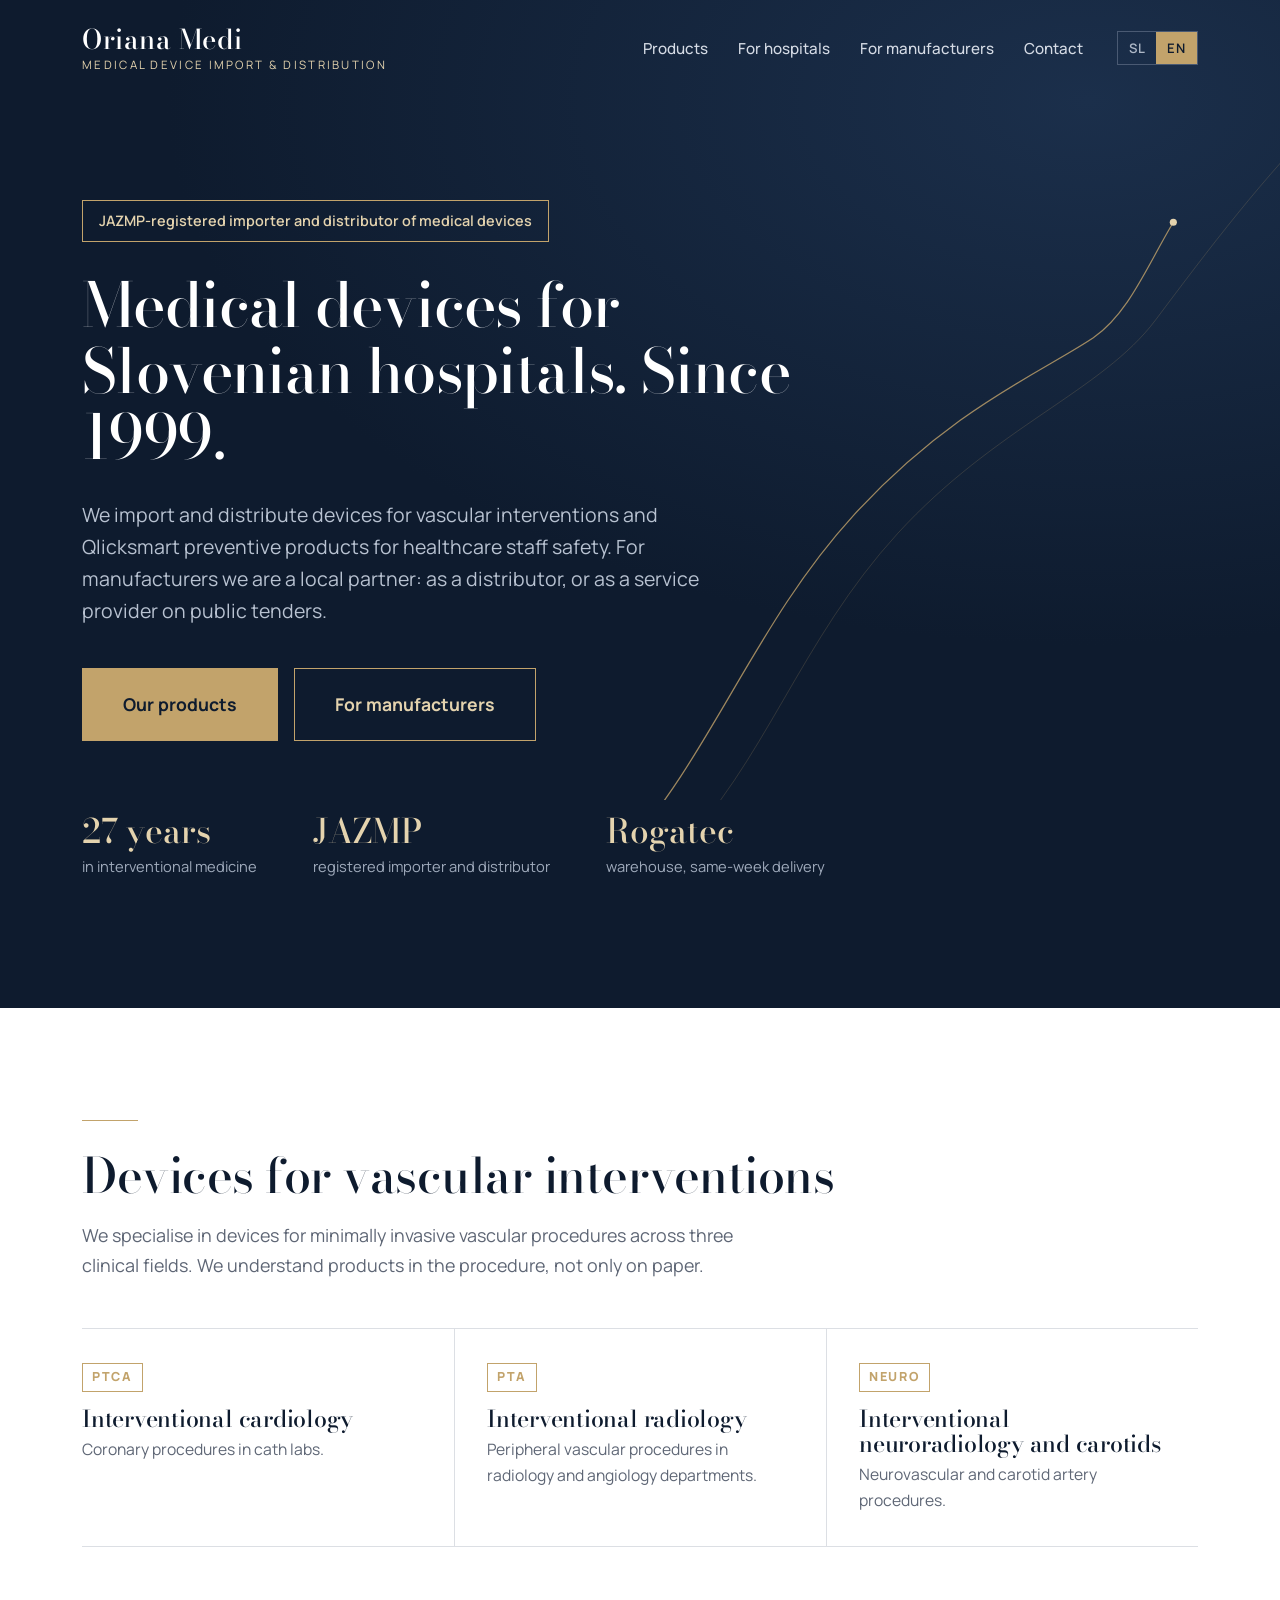
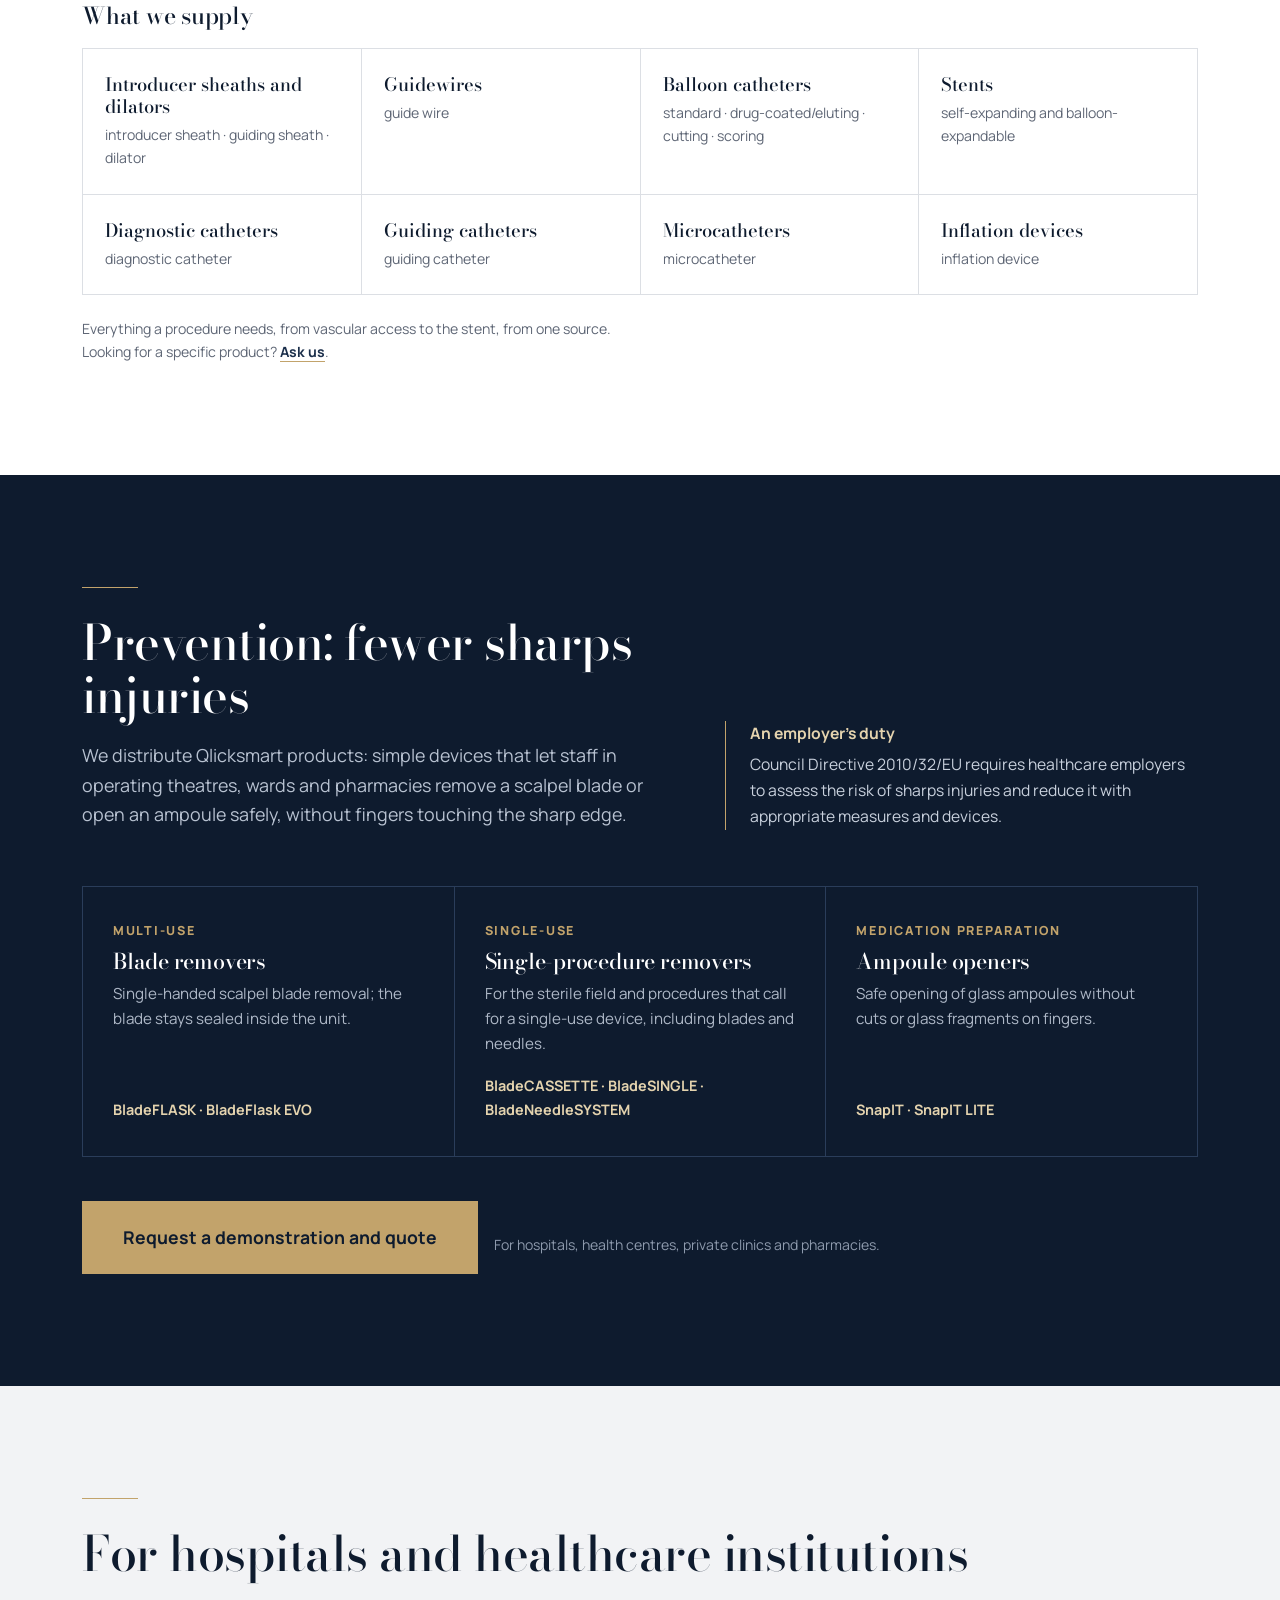
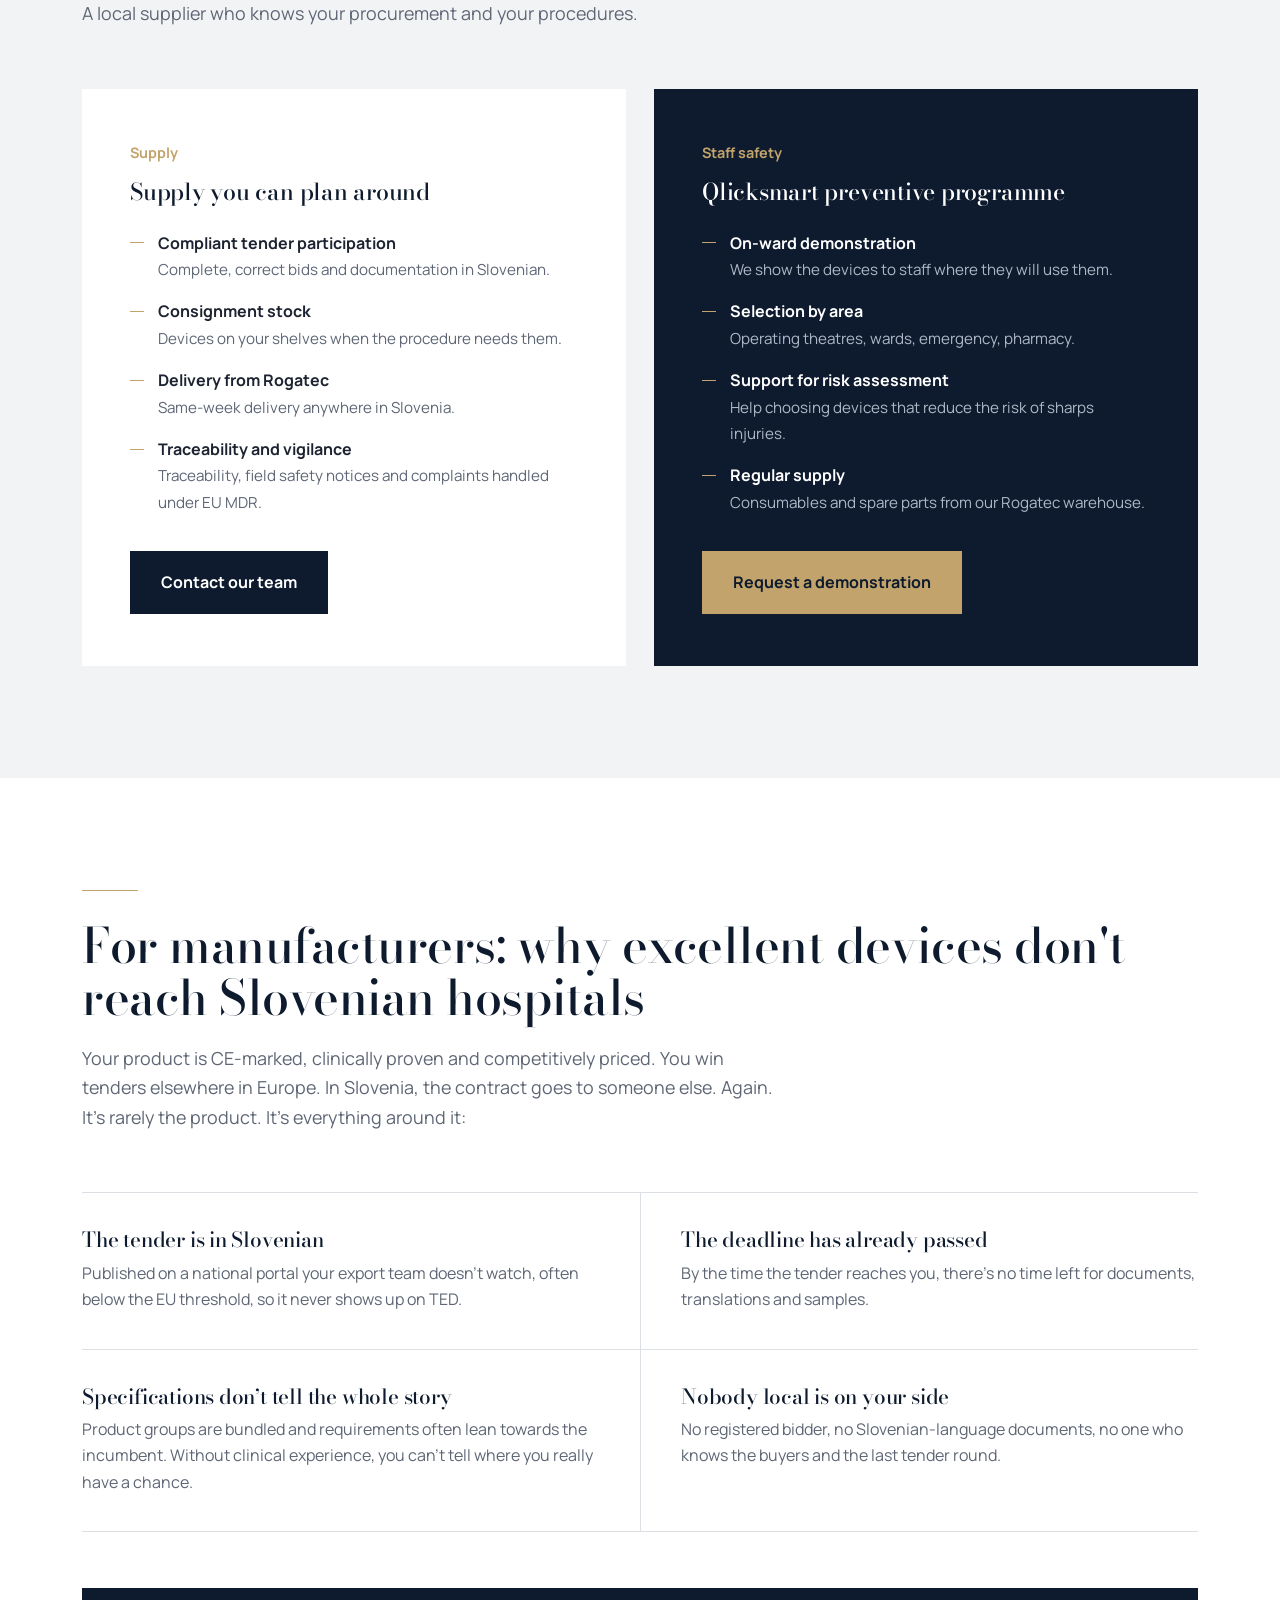
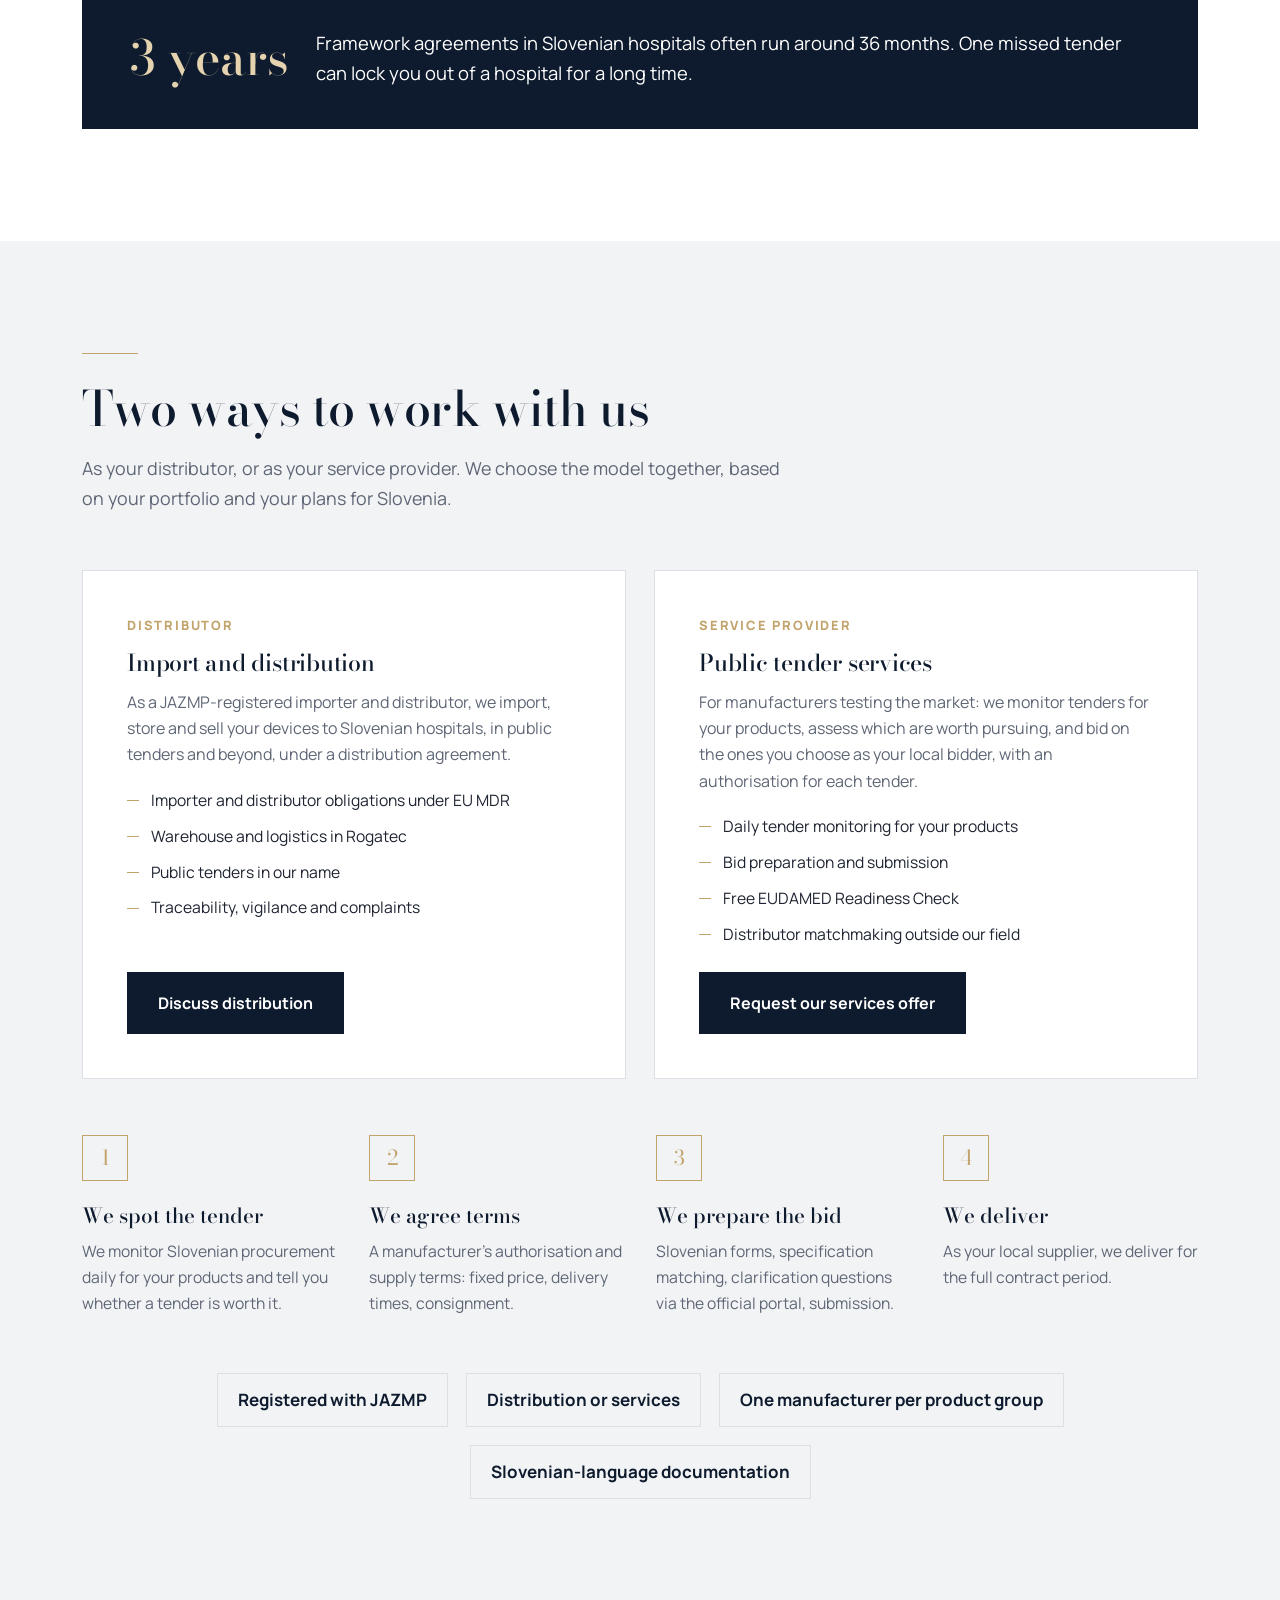
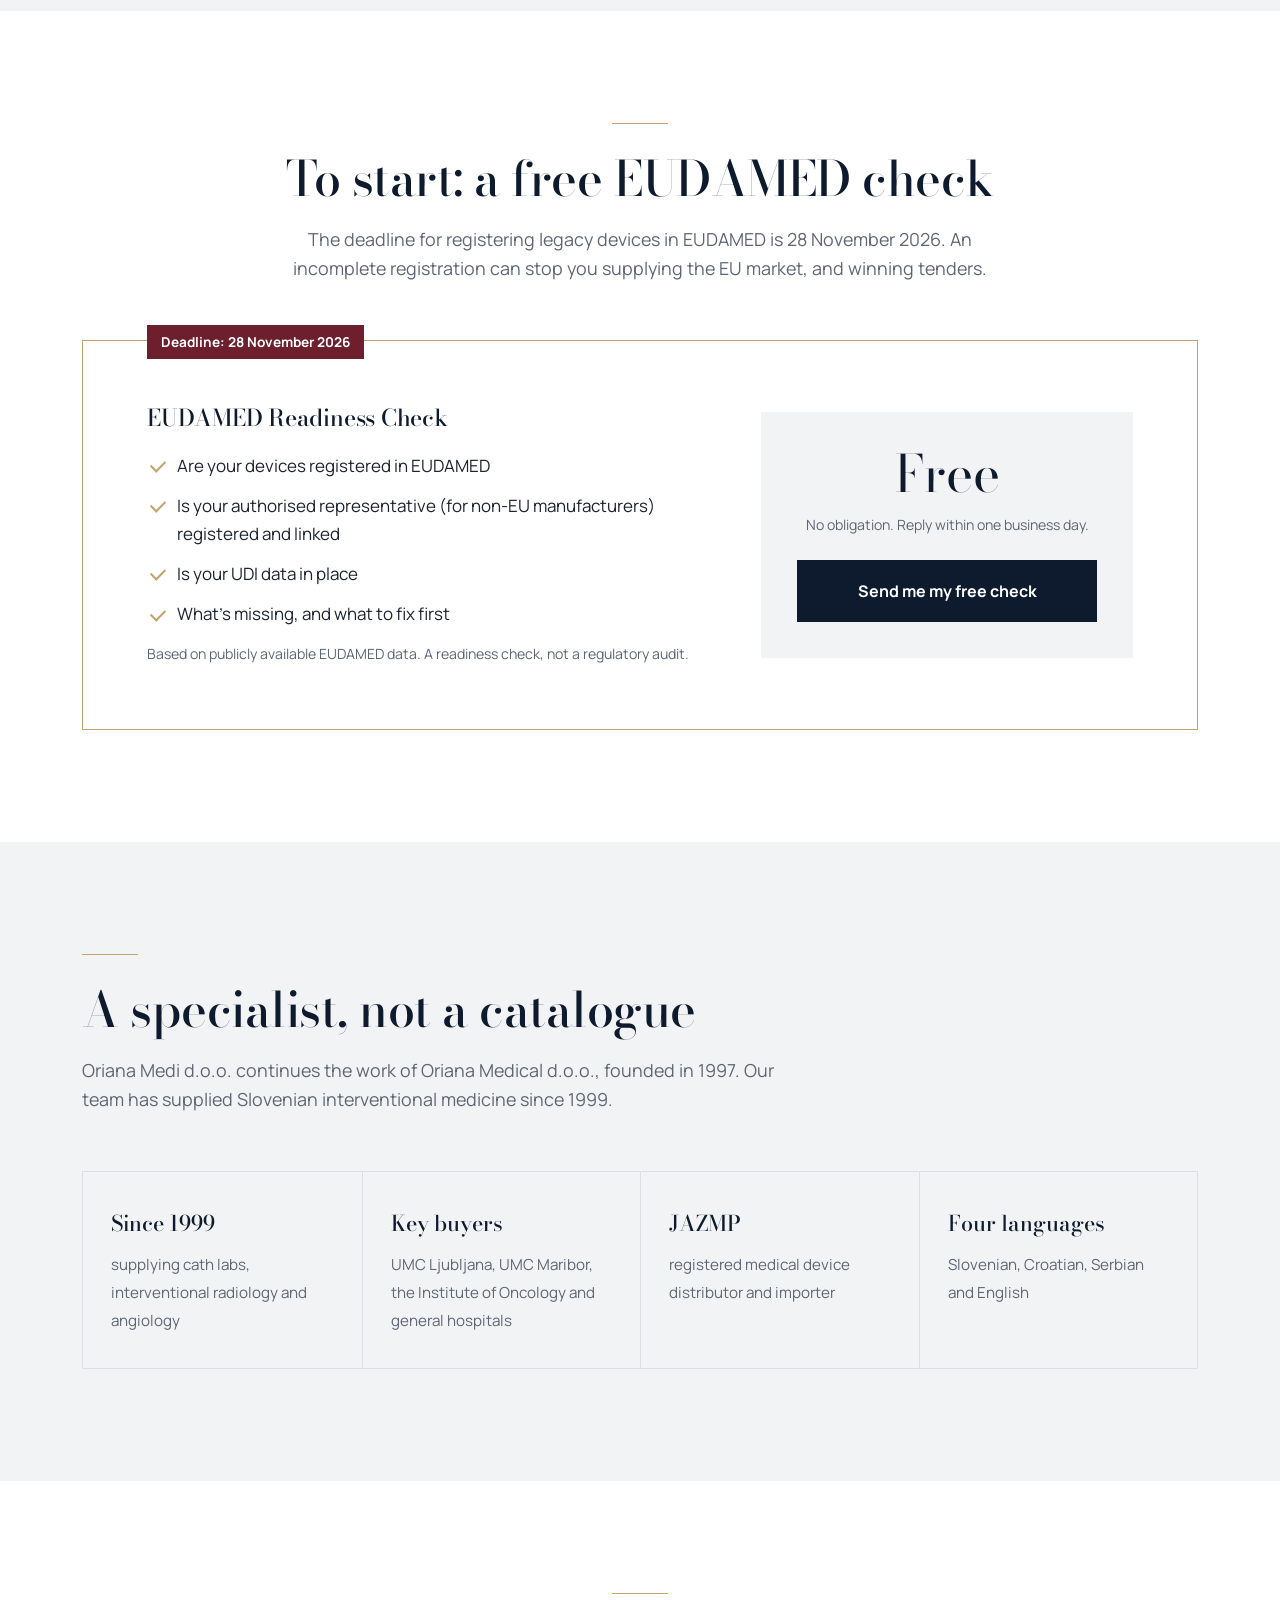
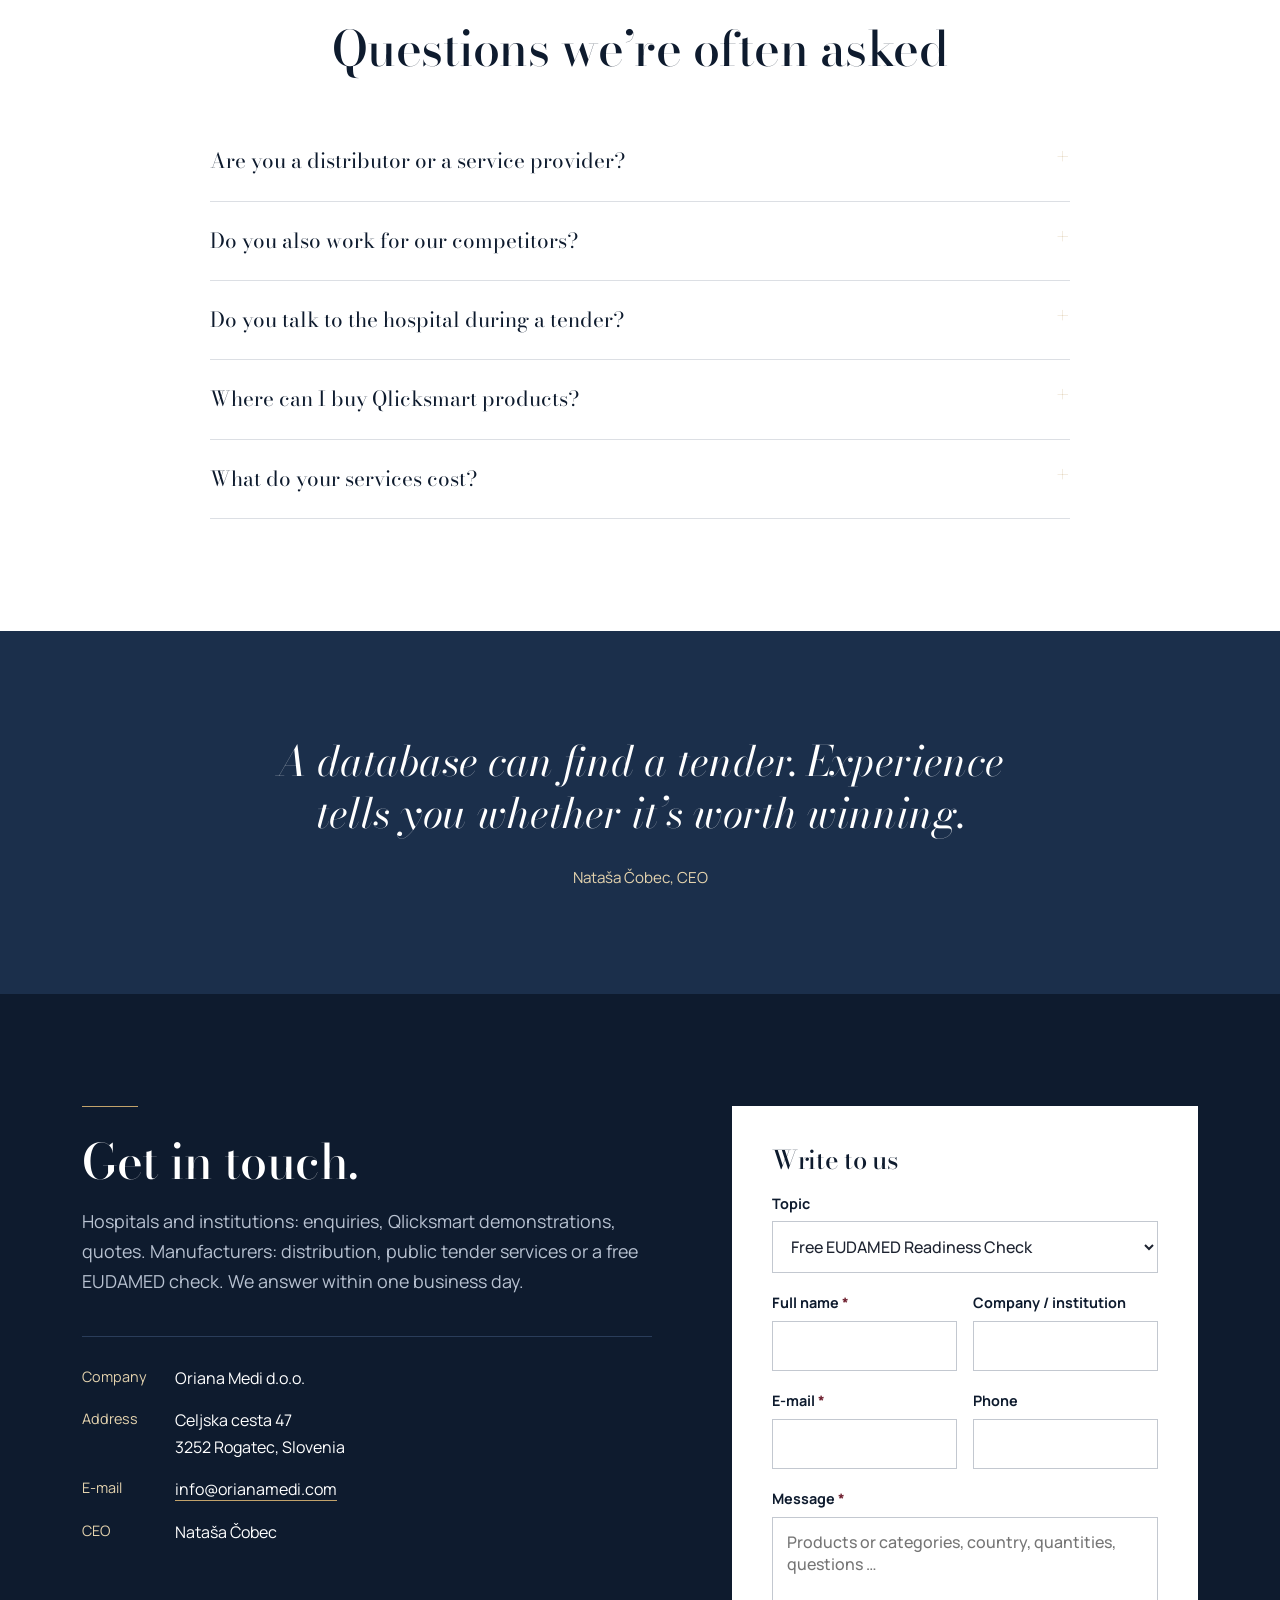
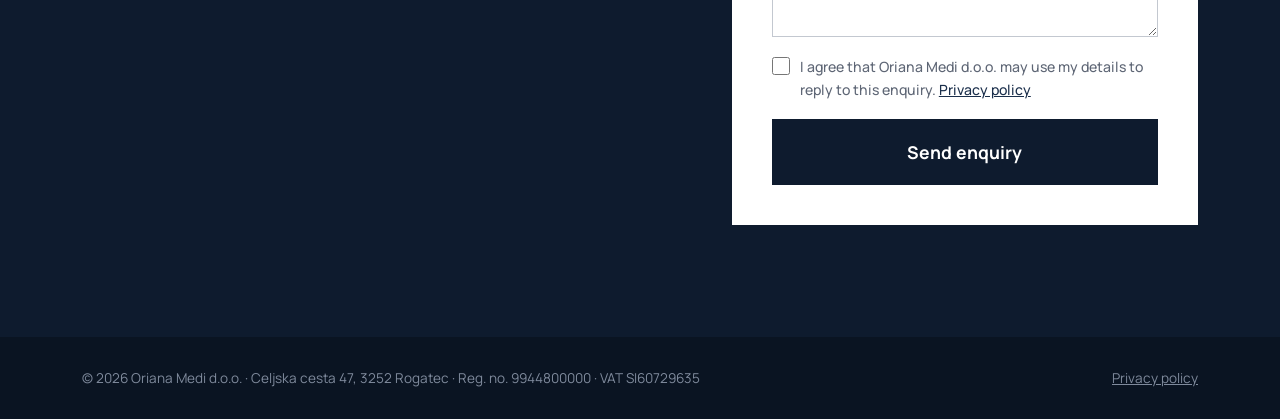
==== commit 0cf867c4: "Add files via upload" ====
--- a/index.html
+++ b/index.html
@@ -10,11 +10,9 @@
   document.documentElement.lang=l;
 })();
 </script>
-<link rel="preconnect" href="https://fonts.googleapis.com">
-<link rel="preconnect" href="https://fonts.gstatic.com" crossorigin>
-<link rel="stylesheet" href="https://fonts.googleapis.com/css2?family=Bodoni+Moda:ital,opsz,wght@0,6..96,400;0,6..96,500;0,6..96,600;1,6..96,400&family=Manrope:wght@400;500;600;700;800&display=swap">
 <link rel="stylesheet" href="style.css">
 <title>Oriana Medi d.o.o. – Uvoz in distribucija medicinskih pripomočkov</title>
+<link rel="canonical" href="https://orianamedi.com/">
 <meta name="description" content="Oriana Medi d.o.o. je pri JAZMP registriran uvoznik in distributer medicinskih pripomočkov. Intervencijska medicina, izdelki Qlicksmart za varnost osebja ter storitve za proizvajalce. / JAZMP-registered importer and distributor of medical devices in Slovenia.">
 </head>
 <body>
@@ -196,7 +194,7 @@
     <div class="pains">
       <div class="pain"><h3 class="l-sl">Razpis je v slovenščini</h3><h3 class="l-en">The tender is in Slovenian</h3><p class="l-sl">Objavljen je na nacionalnem portalu, ki ga vaša izvozna ekipa ne spremlja, pogosto pod pragom EU, zato ga na TED sploh ne vidite.</p><p class="l-en">Published on a national portal your export team doesn&rsquo;t watch, often below the EU threshold, so it never shows up on TED.</p></div>
       <div class="pain"><h3 class="l-sl">Rok je že mimo</h3><h3 class="l-en">The deadline has already passed</h3><p class="l-sl">Ko razpis pride do vas, ni več časa za dokumente, prevode in vzorce.</p><p class="l-en">By the time the tender reaches you, there&rsquo;s no time left for documents, translations and samples.</p></div>
-      <div class="pain"><h3 class="l-sl">Specifikacije ne povedo vsega</h3><h3 class="l-en">Specifications don&rsquo;t tell the whole story</h3><p class="l-sl">Sklopi so združeni, zahteve pogosto pisane na obstoječega dobavitelja. Brez klinične izkušnje ne veste, kje imate realno možnost.</p><p class="l-en">Lots are bundled and requirements often lean towards the incumbent. Without clinical experience, you can&rsquo;t tell where you really have a chance.</p></div>
+      <div class="pain"><h3 class="l-sl">Specifikacije ne povedo vsega</h3><h3 class="l-en">Specifications don&rsquo;t tell the whole story</h3><p class="l-sl">Sklopi so združeni, zahteve pogosto pisane na obstoječega dobavitelja. Brez klinične izkušnje ne veste, kje imate realno možnost.</p><p class="l-en">Product groups are bundled and requirements often lean towards the incumbent. Without clinical experience, you can&rsquo;t tell where you really have a chance.</p></div>
       <div class="pain"><h3 class="l-sl">Nihče lokalno ni na vaši strani</h3><h3 class="l-en">Nobody local is on your side</h3><p class="l-sl">Ni registriranega ponudnika, ni dokumentacije v slovenščini, ni nikogar, ki pozna naročnike in zadnji krog razpisa.</p><p class="l-en">No registered bidder, no Slovenian-language documents, no one who knows the buyers and the last tender round.</p></div>
     </div>
     <div class="agitate">
@@ -246,7 +244,7 @@
     <div class="guarantee">
       <span class="l-sl">Registrirani pri JAZMP</span><span class="l-en">Registered with JAZMP</span>
       <span class="l-sl">Distribucija ali storitve</span><span class="l-en">Distribution or services</span>
-      <span class="l-sl">En proizvajalec na sklop</span><span class="l-en">One manufacturer per lot</span>
+      <span class="l-sl">En proizvajalec na sklop</span><span class="l-en">One manufacturer per product group</span>
       <span class="l-sl">Dokumentacija v slovenščini</span><span class="l-en">Slovenian-language documentation</span>
     </div>
   </div>
@@ -328,7 +326,7 @@
     </div>
     <div class="faq l-en">
       <details><summary>Are you a distributor or a service provider?</summary><p>Both. We are a JAZMP-registered importer and distributor and sell products under distribution agreements. For manufacturers still testing the Slovenian market, we also offer public tender services, with an authorisation for each tender.</p></details>
-      <details><summary>Do you also work for our competitors?</summary><p>We never bid for two manufacturers in the same lot. If a lot fits more than one client, it goes to whoever confirms the bid order first.</p></details>
+      <details><summary>Do you also work for our competitors?</summary><p>We never bid for two manufacturers in the same product group of a tender. If a product group fits more than one client, it goes to whoever confirms the bid order first.</p></details>
       <details><summary>Do you talk to the hospital during a tender?</summary><p>No, and nobody should. During an open procedure, all questions go through the official portal. We prepare those questions for you.</p></details>
       <details><summary>Where can I buy Qlicksmart products?</summary><p>From us. Use the form or write to info@orianamedi.com and we will prepare a demonstration and quote for your institution.</p></details>
       <details><summary>What do your services cost?</summary><p>The EUDAMED check is free. We send prices for tender monitoring and bid preparation together with our manufacturer offer. Distribution terms are agreed individually.</p></details>
--- a/style.css
+++ b/style.css
@@ -1,3 +1,59 @@
+/* self-hosted fonts (no Google Fonts requests) */
+/* bodoni-moda-latin-ext-opsz-normal */
+@font-face {
+  font-family: 'Bodoni Moda';
+  font-style: normal;
+  font-display: swap;
+  font-weight: 400 900;
+  src: url(fonts/bodoni-moda-latin-ext-opsz-normal.woff2) format('woff2-variations');
+  unicode-range: U+0100-02BA,U+02BD-02C5,U+02C7-02CC,U+02CE-02D7,U+02DD-02FF,U+0304,U+0308,U+0329,U+1D00-1DBF,U+1E00-1E9F,U+1EF2-1EFF,U+2020,U+20A0-20AB,U+20AD-20C0,U+2113,U+2C60-2C7F,U+A720-A7FF;
+}
+/* bodoni-moda-latin-opsz-normal */
+@font-face {
+  font-family: 'Bodoni Moda';
+  font-style: normal;
+  font-display: swap;
+  font-weight: 400 900;
+  src: url(fonts/bodoni-moda-latin-opsz-normal.woff2) format('woff2-variations');
+  unicode-range: U+0000-00FF,U+0131,U+0152-0153,U+02BB-02BC,U+02C6,U+02DA,U+02DC,U+0304,U+0308,U+0329,U+2000-206F,U+20AC,U+2122,U+2191,U+2193,U+2212,U+2215,U+FEFF,U+FFFD;
+}
+/* bodoni-moda-latin-ext-opsz-italic */
+@font-face {
+  font-family: 'Bodoni Moda';
+  font-style: italic;
+  font-display: swap;
+  font-weight: 400 900;
+  src: url(fonts/bodoni-moda-latin-ext-opsz-italic.woff2) format('woff2-variations');
+  unicode-range: U+0100-02BA,U+02BD-02C5,U+02C7-02CC,U+02CE-02D7,U+02DD-02FF,U+0304,U+0308,U+0329,U+1D00-1DBF,U+1E00-1E9F,U+1EF2-1EFF,U+2020,U+20A0-20AB,U+20AD-20C0,U+2113,U+2C60-2C7F,U+A720-A7FF;
+}
+/* bodoni-moda-latin-opsz-italic */
+@font-face {
+  font-family: 'Bodoni Moda';
+  font-style: italic;
+  font-display: swap;
+  font-weight: 400 900;
+  src: url(fonts/bodoni-moda-latin-opsz-italic.woff2) format('woff2-variations');
+  unicode-range: U+0000-00FF,U+0131,U+0152-0153,U+02BB-02BC,U+02C6,U+02DA,U+02DC,U+0304,U+0308,U+0329,U+2000-206F,U+20AC,U+2122,U+2191,U+2193,U+2212,U+2215,U+FEFF,U+FFFD;
+}
+/* manrope-latin-ext-wght-normal */
+@font-face {
+  font-family: 'Manrope';
+  font-style: normal;
+  font-display: swap;
+  font-weight: 200 800;
+  src: url(fonts/manrope-latin-ext-wght-normal.woff2) format('woff2-variations');
+  unicode-range: U+0100-02BA,U+02BD-02C5,U+02C7-02CC,U+02CE-02D7,U+02DD-02FF,U+0304,U+0308,U+0329,U+1D00-1DBF,U+1E00-1E9F,U+1EF2-1EFF,U+2020,U+20A0-20AB,U+20AD-20C0,U+2113,U+2C60-2C7F,U+A720-A7FF;
+}
+/* manrope-latin-wght-normal */
+@font-face {
+  font-family: 'Manrope';
+  font-style: normal;
+  font-display: swap;
+  font-weight: 200 800;
+  src: url(fonts/manrope-latin-wght-normal.woff2) format('woff2-variations');
+  unicode-range: U+0000-00FF,U+0131,U+0152-0153,U+02BB-02BC,U+02C6,U+02DA,U+02DC,U+0304,U+0308,U+0329,U+2000-206F,U+20AC,U+2122,U+2191,U+2193,U+2212,U+2215,U+FEFF,U+FFFD;
+}
+
 :root{
     --midnight:#0E1B2E; --sapphire:#1B2F4B; --champagne:#C2A36B; --champagne-lt:#E4D3AE;
     --pearl:#F2F3F5; --graphite:#1D2330; --slate:#5E6675; --rule:#DCDFE4; --white:#FFFFFF; --wine:#6E1F2E;
@@ -24,7 +80,7 @@
 
   /* nav */
   header.nav{position:absolute;top:0;left:0;right:0;z-index:10;transition:background .25s}
-  header.nav.solid{position:fixed;background:rgba(14,27,46,.97);box-shadow:0 1px 0 #2A3D5A}
+  header.nav.solid{position:fixed;background:#0E1B2E;box-shadow:0 1px 0 #2A3D5A}
   header.nav.solid .wrap{height:76px}
   header.nav .wrap{display:flex;align-items:center;justify-content:space-between;height:96px;gap:24px}
   .brand{text-decoration:none;color:var(--white);display:flex;flex-direction:column;line-height:1.1}
@@ -316,3 +372,6 @@
 .range span{color:var(--slate);font-size:.88rem}
 @media (max-width:1020px){.uses{grid-template-columns:1fr}.uses>div+div{padding-left:0;border-left:none}.range{grid-template-columns:1fr 1fr}}
 @media (max-width:560px){.range{grid-template-columns:1fr}}
+
+.calc .out .btn{border-color:var(--champagne)}
+.form textarea.flash{outline:2px solid var(--champagne);transition:outline-color 1.5s}
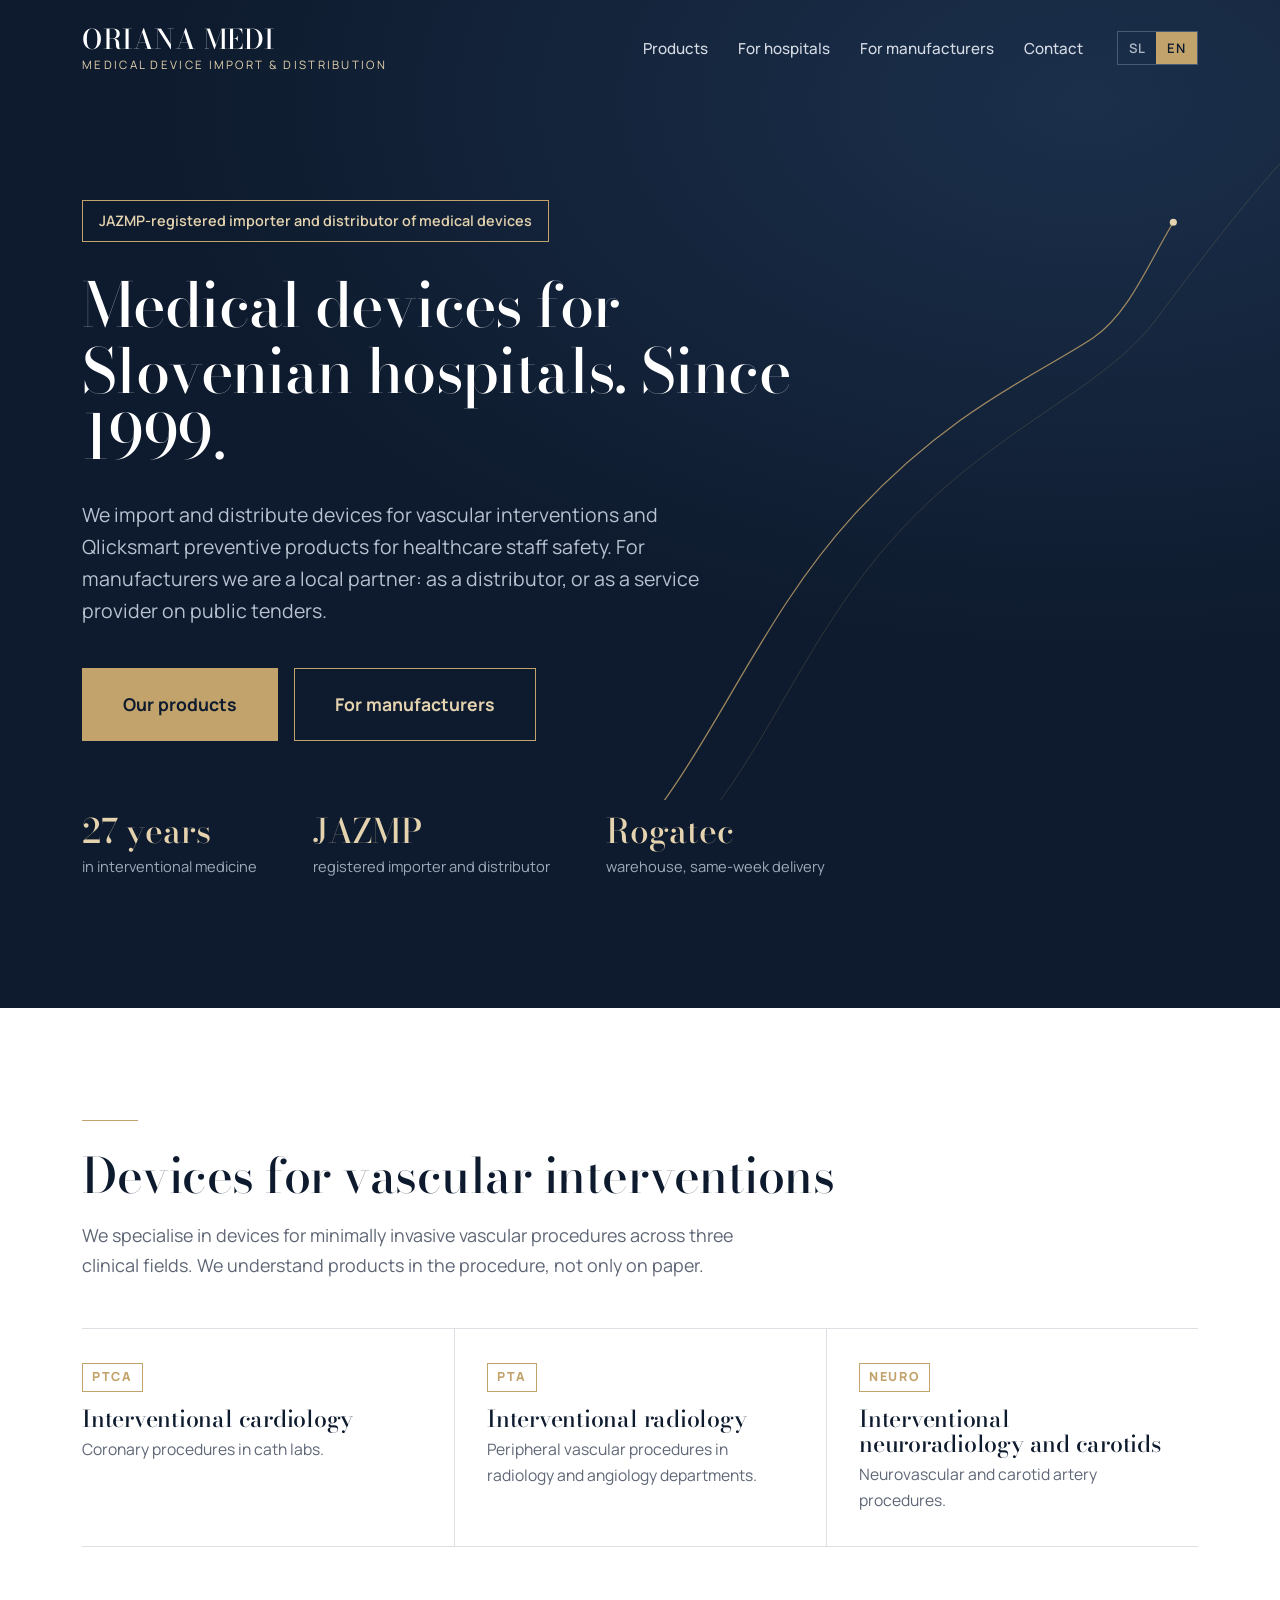
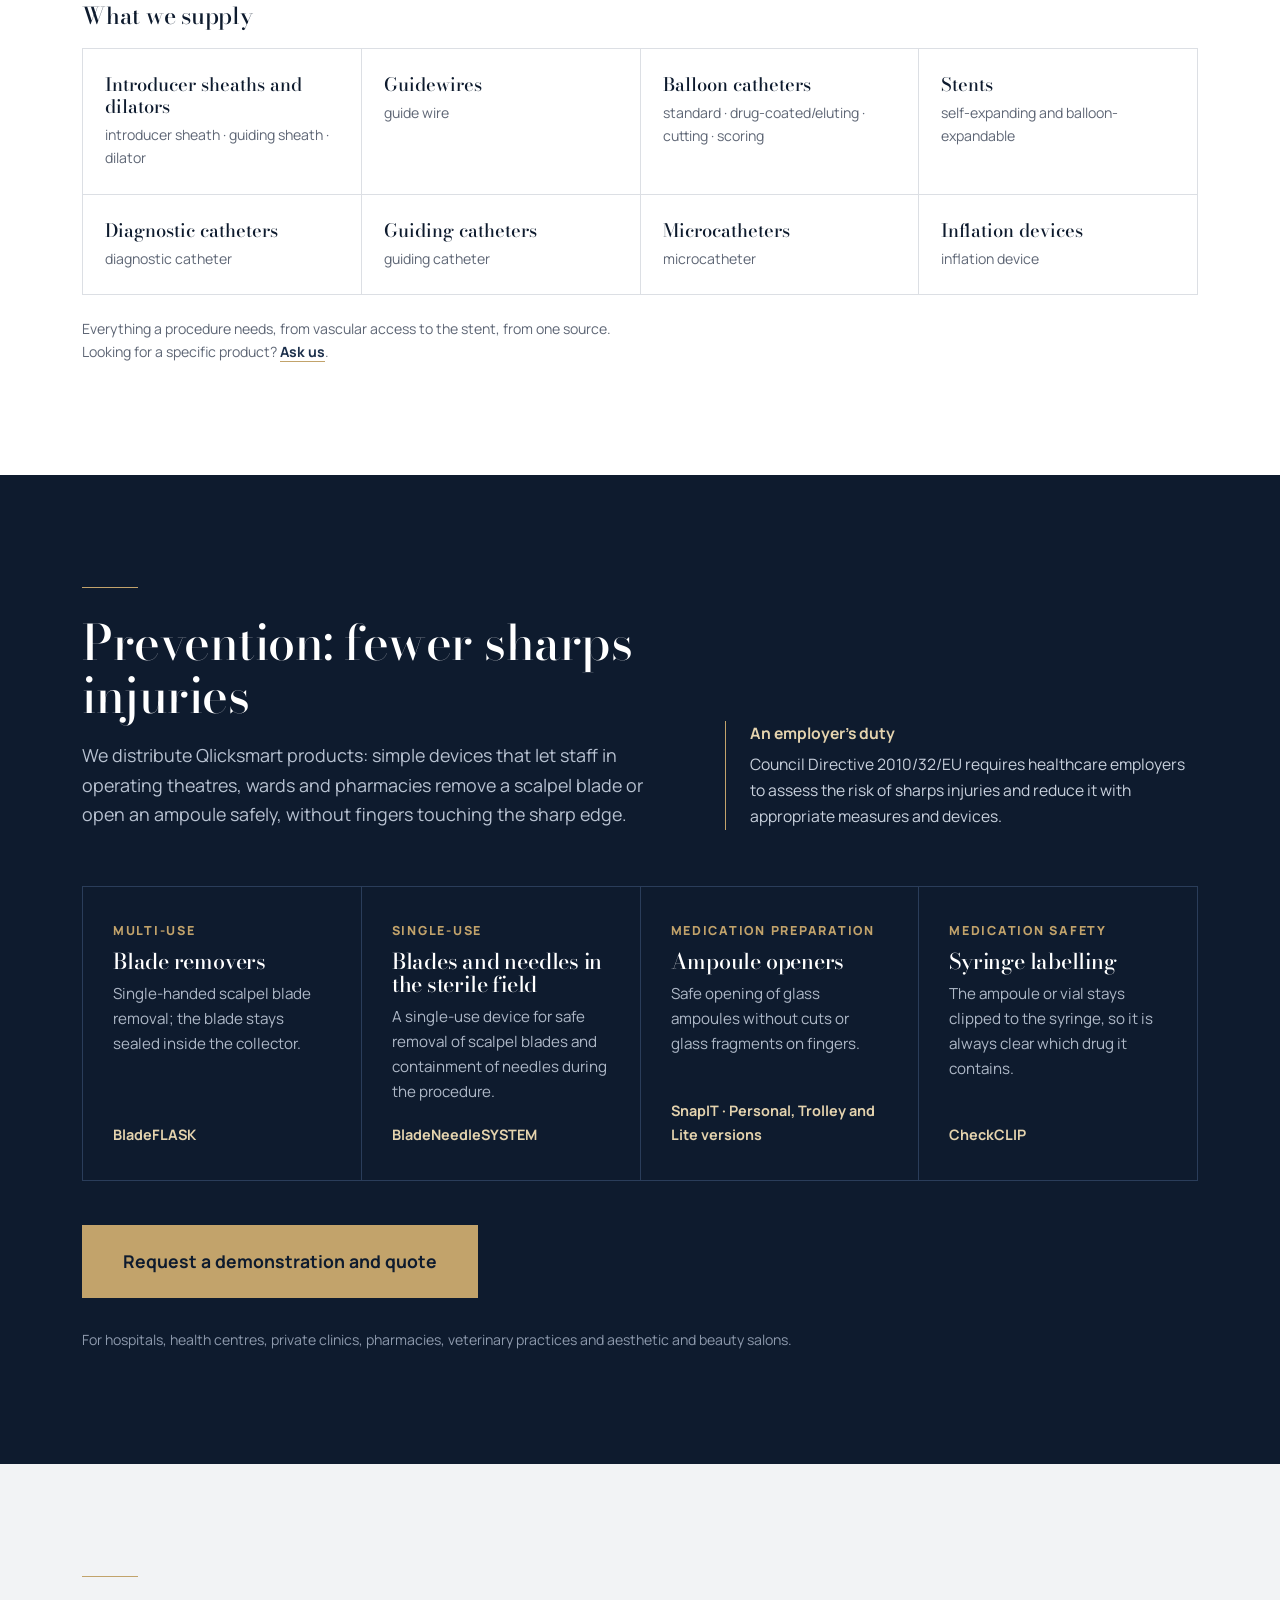
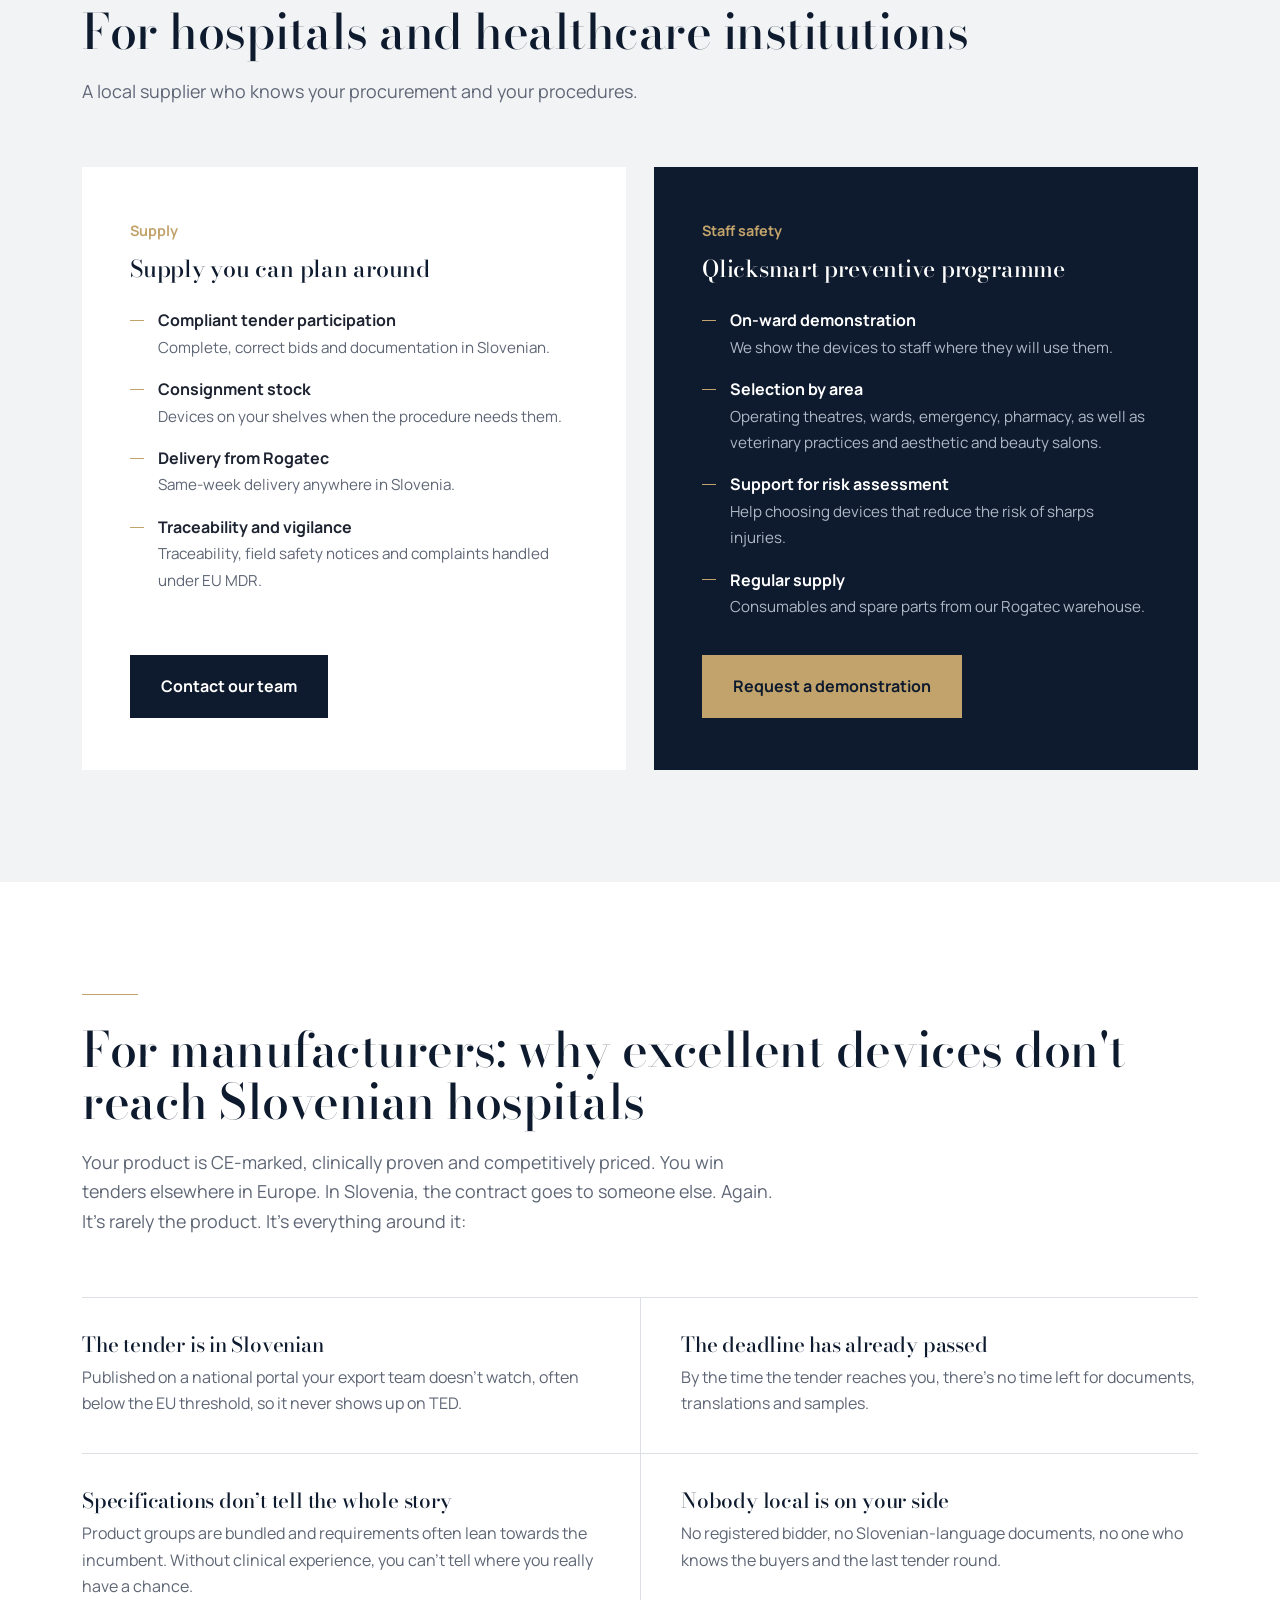
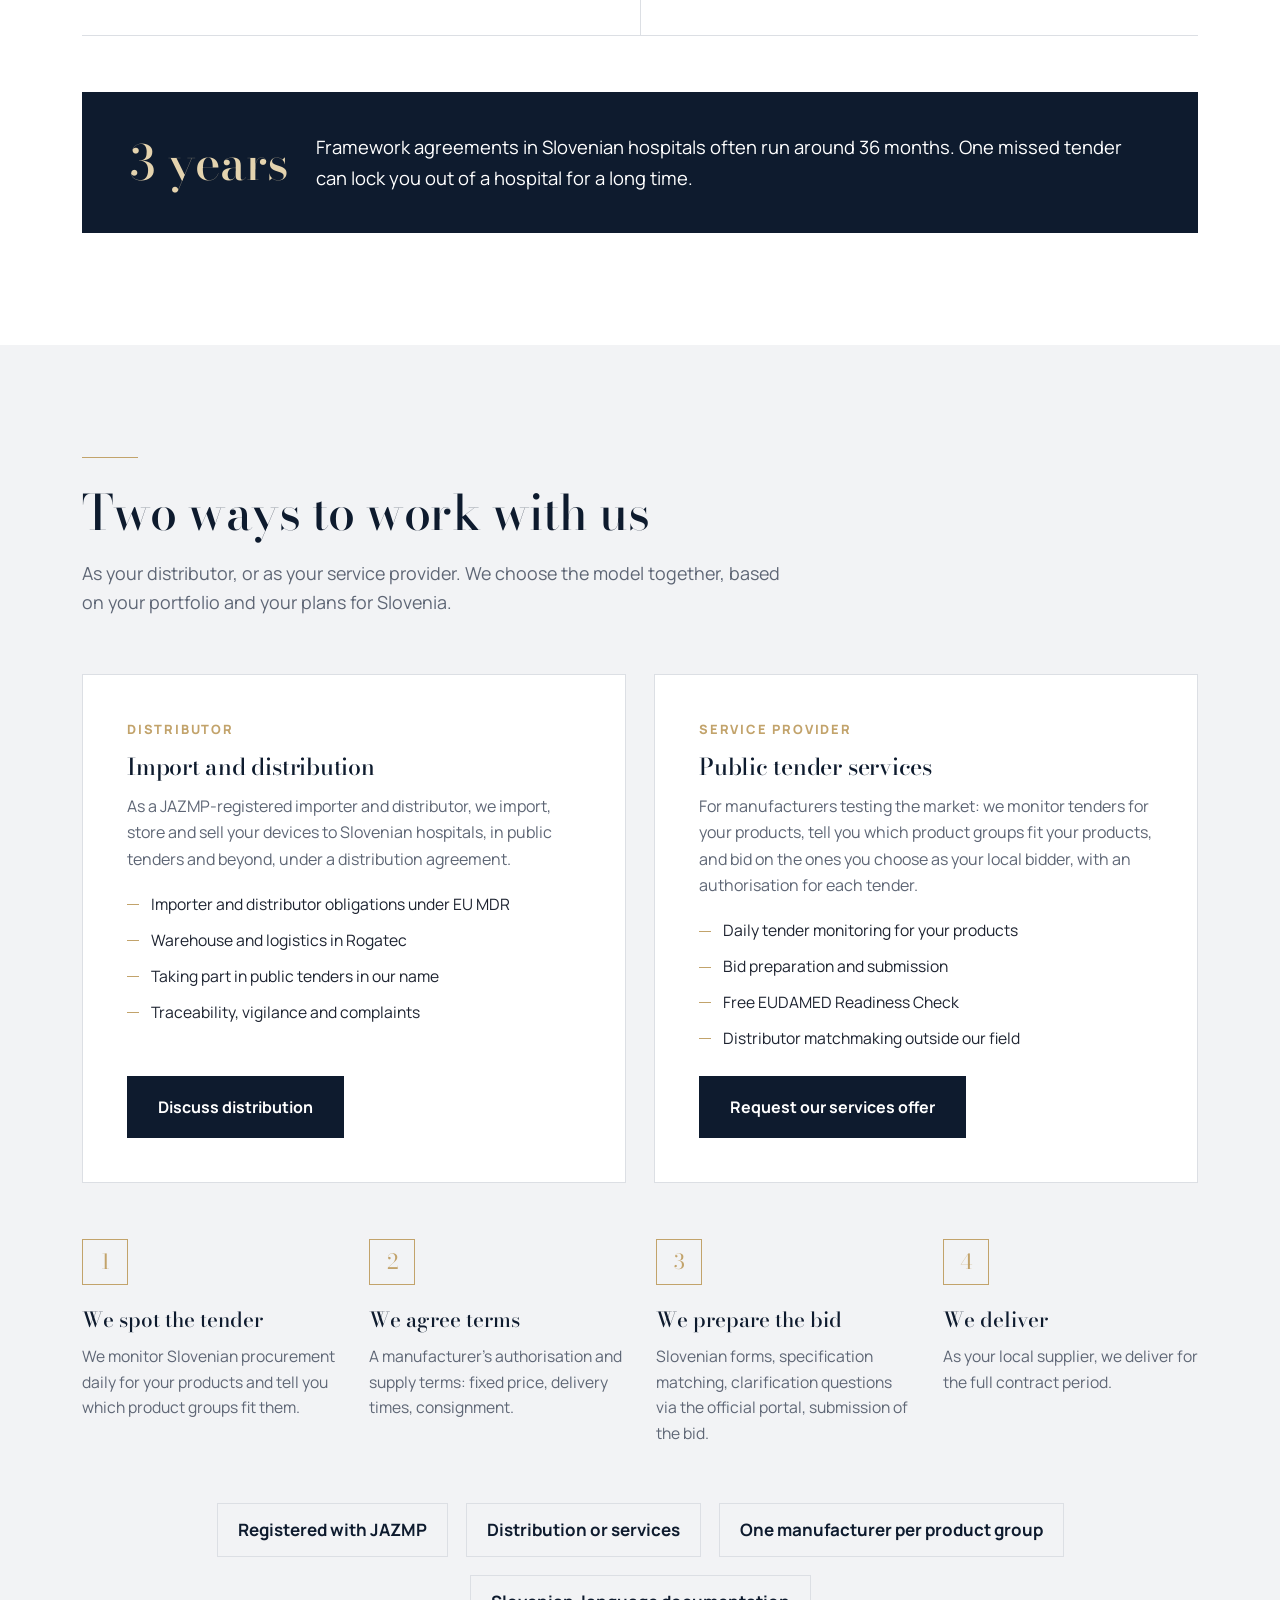
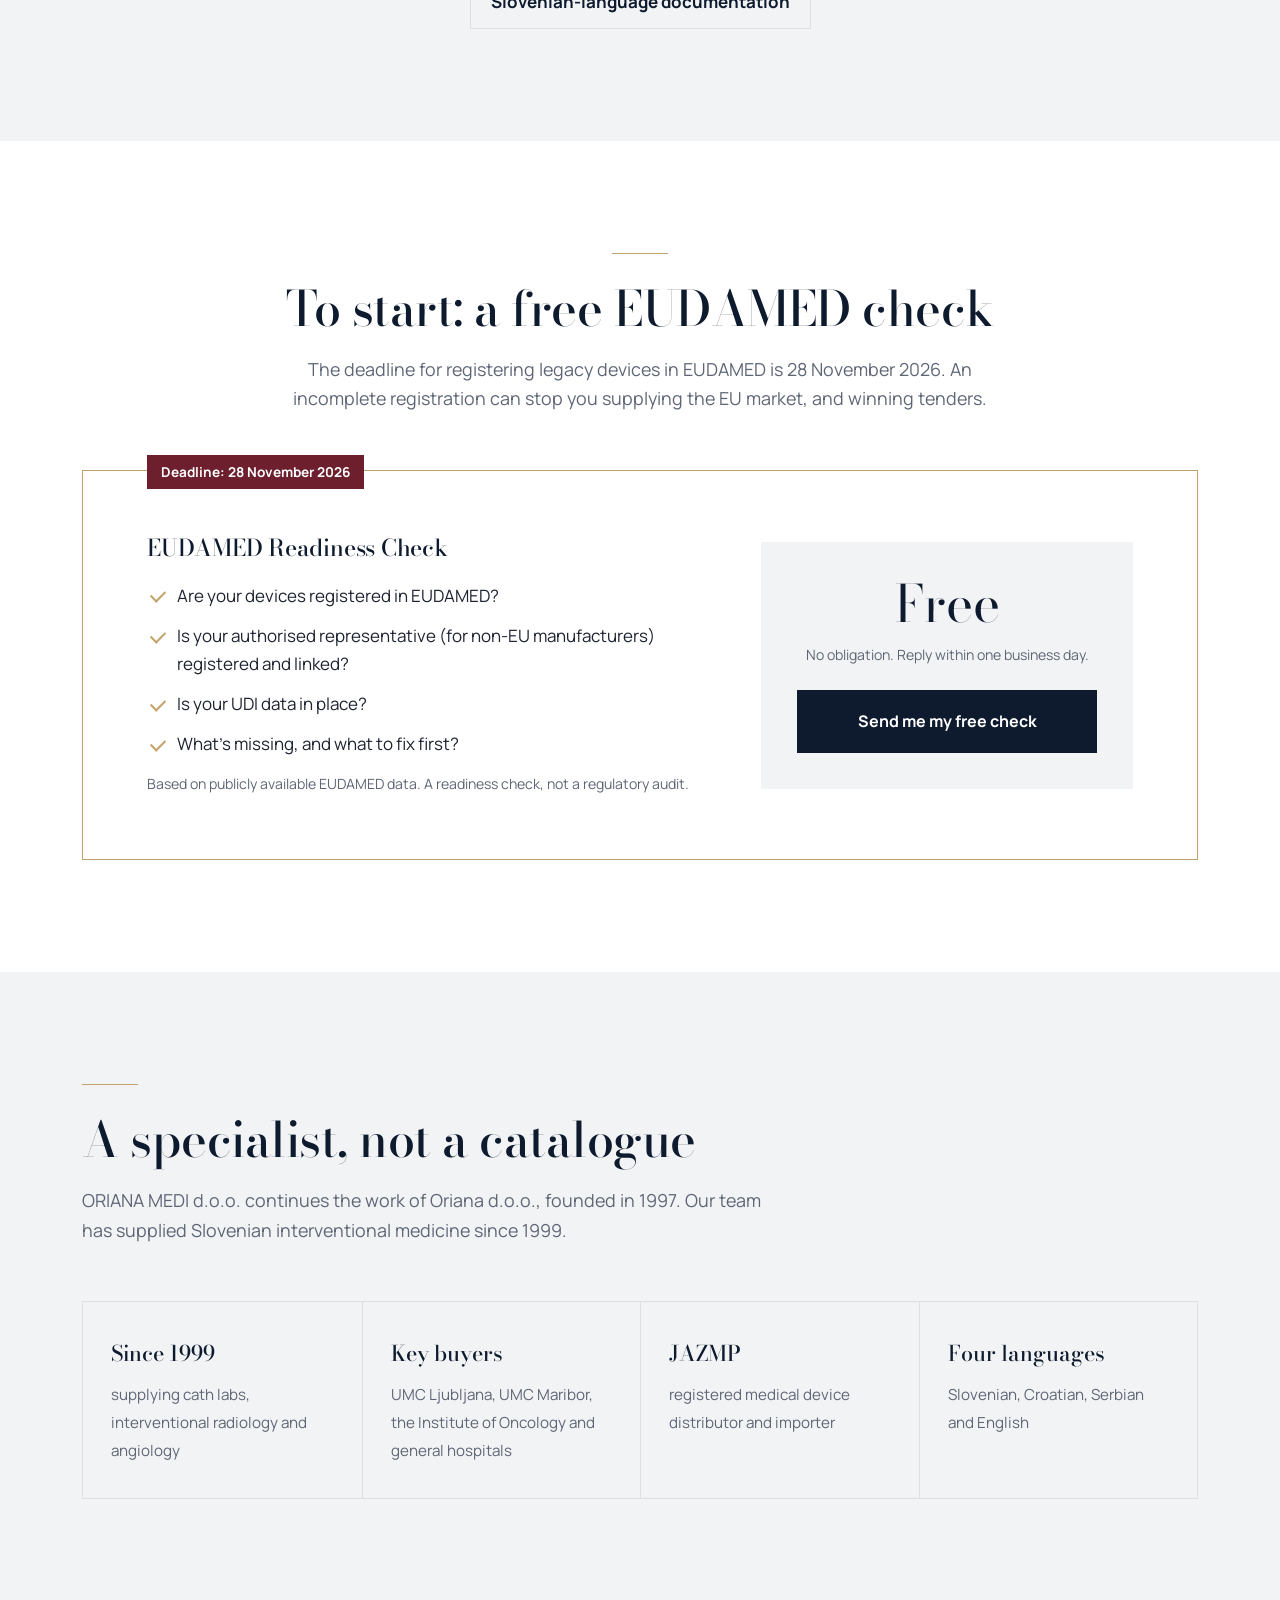
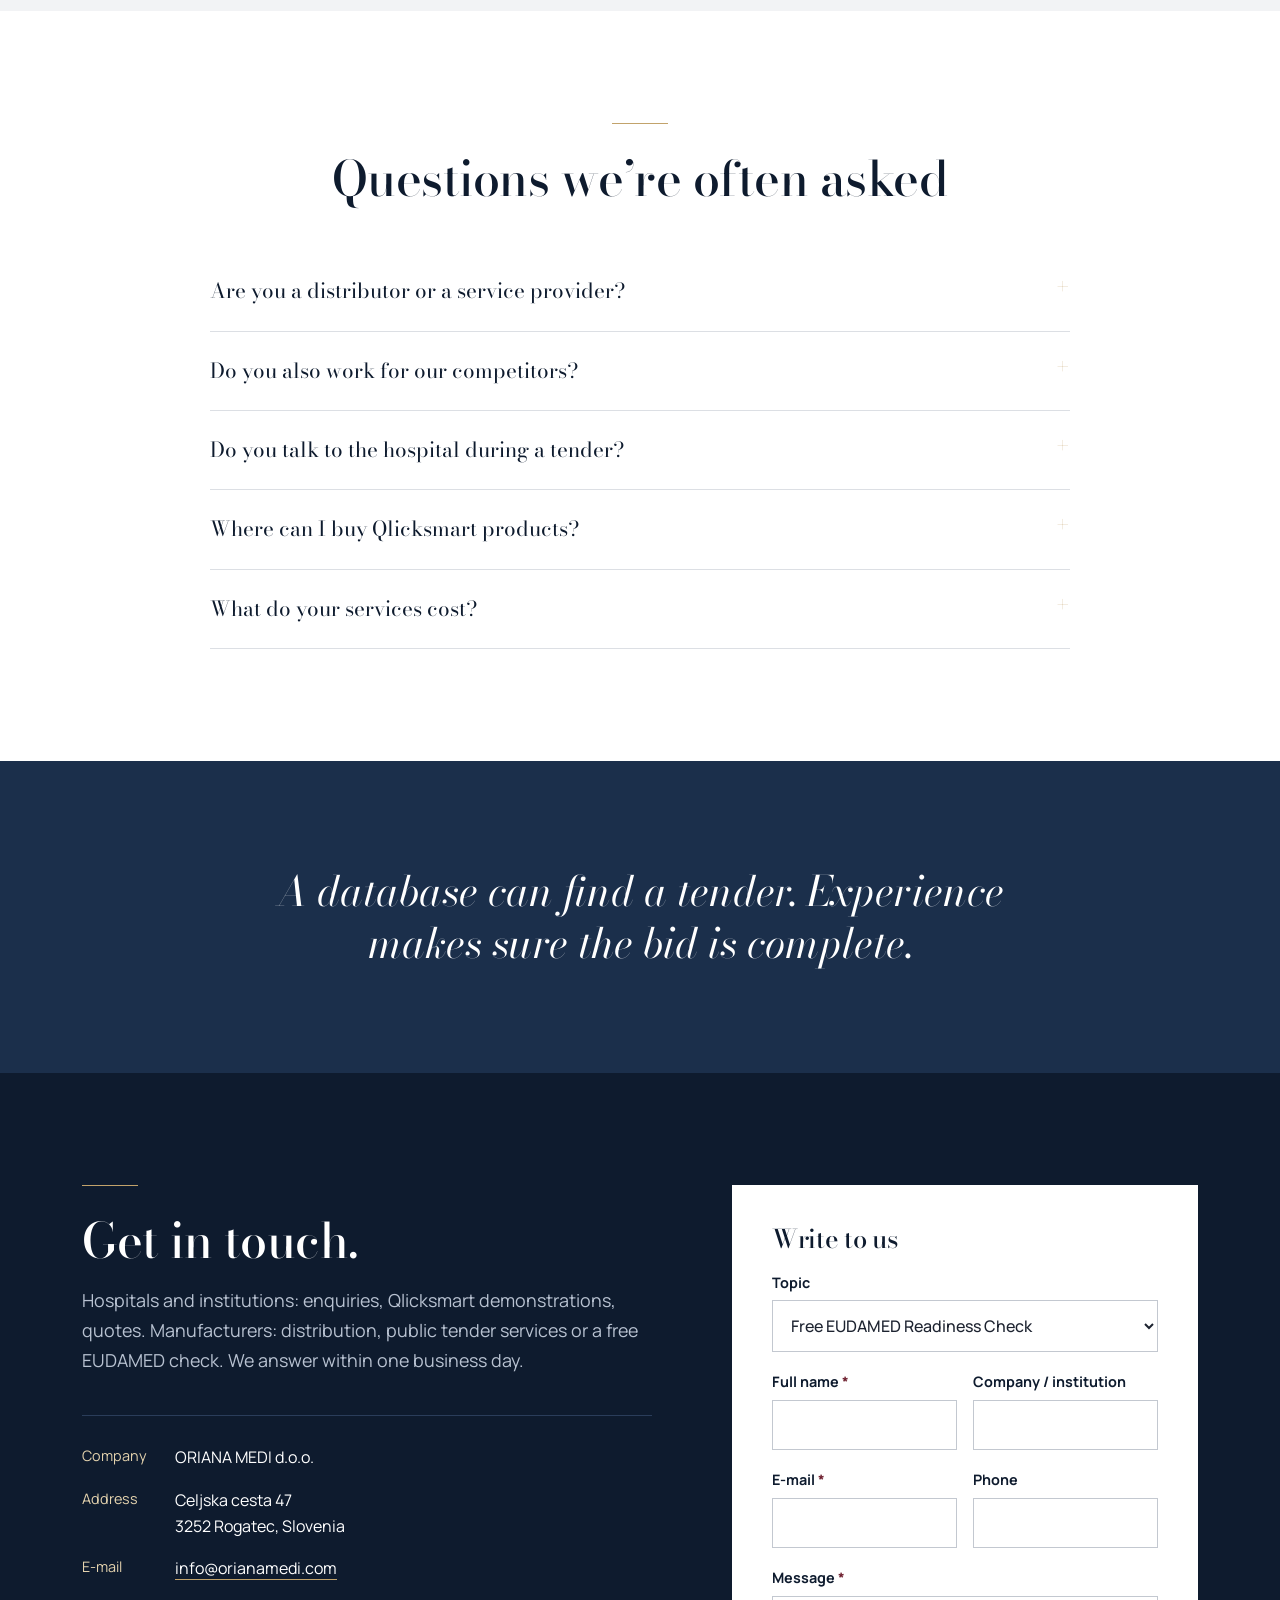
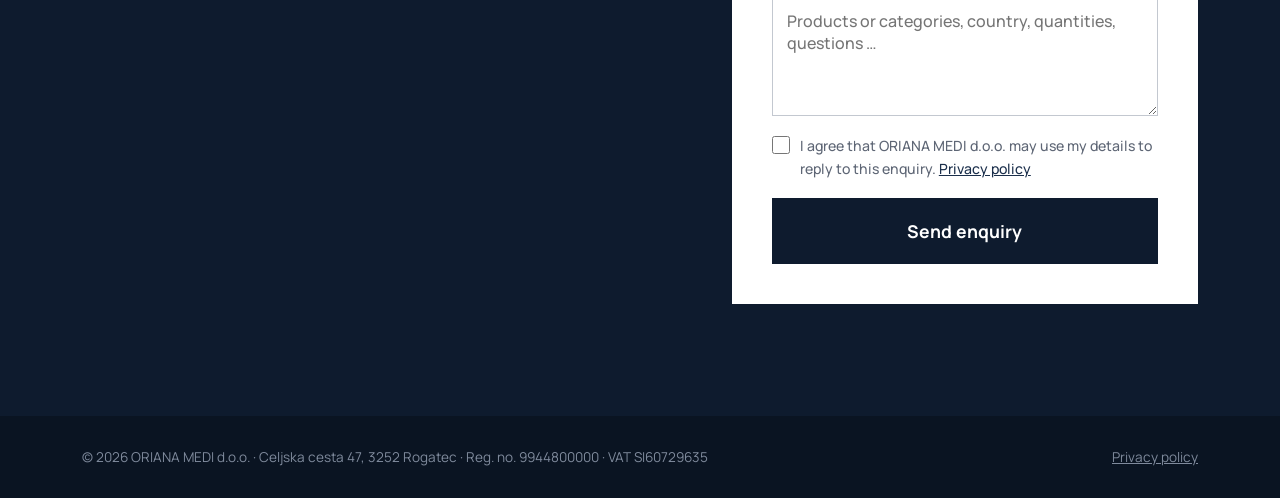
==== commit 2c29a843: "Add files via upload" ====
--- a/index.html
+++ b/index.html
@@ -1,5 +1,5 @@
 <!DOCTYPE html>
-<html lang="sl" data-title-sl="Oriana Medi d.o.o. – Uvoz in distribucija medicinskih pripomočkov" data-title-en="Oriana Medi d.o.o. – Medical device import and distribution">
+<html lang="sl" data-title-sl="ORIANA MEDI d.o.o. – Uvoz in distribucija medicinskih pripomočkov" data-title-en="ORIANA MEDI d.o.o. – Medical device import and distribution">
 <head>
 <meta charset="UTF-8">
 <meta name="viewport" content="width=device-width, initial-scale=1">
@@ -11,15 +11,15 @@
 })();
 </script>
 <link rel="stylesheet" href="style.css">
-<title>Oriana Medi d.o.o. – Uvoz in distribucija medicinskih pripomočkov</title>
+<title>ORIANA MEDI d.o.o. – Uvoz in distribucija medicinskih pripomočkov</title>
 <link rel="canonical" href="https://orianamedi.com/">
-<meta name="description" content="Oriana Medi d.o.o. je pri JAZMP registriran uvoznik in distributer medicinskih pripomočkov. Intervencijska medicina, izdelki Qlicksmart za varnost osebja ter storitve za proizvajalce. / JAZMP-registered importer and distributor of medical devices in Slovenia.">
+<meta name="description" content="ORIANA MEDI d.o.o. je pri JAZMP registriran uvoznik in distributer medicinskih pripomočkov. Intervencijska medicina, izdelki Qlicksmart za varnost osebja ter storitve za proizvajalce. / JAZMP-registered importer and distributor of medical devices in Slovenia.">
 </head>
 <body>
 <a class="skip" href="#main"><span class="l-sl">Na vsebino</span><span class="l-en">Skip to content</span></a>
 <header class="nav">
   <div class="wrap">
-    <a class="brand" href="index.html"><strong>Oriana Medi</strong><small class="l-sl">UVOZ IN DISTRIBUCIJA MEDICINSKIH PRIPOMOČKOV</small><small class="l-en">MEDICAL DEVICE IMPORT &amp; DISTRIBUTION</small></a>
+    <a class="brand" href="index.html"><strong>ORIANA MEDI</strong><small class="l-sl">UVOZ IN DISTRIBUCIJA MEDICINSKIH PRIPOMOČKOV</small><small class="l-en">MEDICAL DEVICE IMPORT &amp; DISTRIBUTION</small></a>
     <div class="navright">
       <nav aria-label="Main">
         <ul class="l-sl">
@@ -121,15 +121,16 @@
       </div>
     </div>
     <div class="prods">
-      <div class="prod"><span class="cat l-sl">Večkratna uporaba</span><span class="cat l-en">Multi-use</span><h3 class="l-sl">Odstranjevalci rezil</h3><h3 class="l-en">Blade removers</h3><p class="l-sl">Enoročna odstranitev rezila skalpela; rezilo ostane zaprto v posodi.</p><p class="l-en">Single-handed scalpel blade removal; the blade stays sealed inside the unit.</p><span class="names">BladeFLASK · BladeFlask EVO</span></div>
-      <div class="prod"><span class="cat l-sl">Enkratna uporaba</span><span class="cat l-en">Single-use</span><h3 class="l-sl">Odstranjevalci za en poseg</h3><h3 class="l-en">Single-procedure removers</h3><p class="l-sl">Za sterilno polje in posege, kjer je potreben pripomoček za enkratno uporabo, tudi za rezila in igle.</p><p class="l-en">For the sterile field and procedures that call for a single-use device, including blades and needles.</p><span class="names">BladeCASSETTE · BladeSINGLE · BladeNeedleSYSTEM</span></div>
-      <div class="prod"><span class="cat l-sl">Priprava zdravil</span><span class="cat l-en">Medication preparation</span><h3 class="l-sl">Odpiralci ampul</h3><h3 class="l-en">Ampoule openers</h3><p class="l-sl">Varno odpiranje steklenih ampul brez urezov in drobcev stekla na prstih.</p><p class="l-en">Safe opening of glass ampoules without cuts or glass fragments on fingers.</p><span class="names">SnapIT · SnapIT LITE</span></div>
+      <div class="prod"><span class="cat l-sl">Večkratna uporaba</span><span class="cat l-en">Multi-use</span><h3 class="l-sl">Odstranjevalci rezil</h3><h3 class="l-en">Blade removers</h3><p class="l-sl">Enoročna odstranitev rezila skalpela; rezilo ostane zaprto v zbiralniku.</p><p class="l-en">Single-handed scalpel blade removal; the blade stays sealed inside the collector.</p><span class="names">BladeFLASK</span></div>
+      <div class="prod"><span class="cat l-sl">Enkratna uporaba</span><span class="cat l-en">Single-use</span><h3 class="l-sl">Rezila in igle v sterilnem polju</h3><h3 class="l-en">Blades and needles in the sterile field</h3><p class="l-sl">Pripomoček za enkratno uporabo za varno odstranjevanje rezil skalpelov in odlaganje igel med posegom.</p><p class="l-en">A single-use device for safe removal of scalpel blades and containment of needles during the procedure.</p><span class="names">BladeNeedleSYSTEM</span></div>
+      <div class="prod"><span class="cat l-sl">Priprava zdravil</span><span class="cat l-en">Medication preparation</span><h3 class="l-sl">Odpiralci ampul</h3><h3 class="l-en">Ampoule openers</h3><p class="l-sl">Varno odpiranje steklenih ampul brez urezov in drobcev stekla na prstih.</p><p class="l-en">Safe opening of glass ampoules without cuts or glass fragments on fingers.</p><span class="names">SnapIT · <span class="l-sl">izvedbe Personal, Trolley in Lite</span><span class="l-en">Personal, Trolley and Lite versions</span></span></div>
+      <div class="prod"><span class="cat l-sl">Varnost zdravil</span><span class="cat l-en">Medication safety</span><h3 class="l-sl">Označevanje brizg</h3><h3 class="l-en">Syringe labelling</h3><p class="l-sl">Ampula ali viala ostane pripeta na brizgo, zato je vedno jasno, katero zdravilo je v njej.</p><p class="l-en">The ampoule or vial stays clipped to the syringe, so it is always clear which drug it contains.</p><span class="names">CheckCLIP</span></div>
     </div>
     <div class="actions">
       <a class="btn btn-gold btn-big l-sl" href="#kontakt" data-topic="qlicksmart">Zahtevajte predstavitev in ponudbo</a>
       <a class="btn btn-gold btn-big l-en" href="#kontakt" data-topic="qlicksmart">Request a demonstration and quote</a>
-      <span class="fineprint l-sl">Za bolnišnice, zdravstvene domove, zasebne ambulante in lekarne.</span>
-      <span class="fineprint l-en">For hospitals, health centres, private clinics and pharmacies.</span>
+      <span class="fineprint l-sl">Za bolnišnice, zdravstvene domove, zasebne ambulante, lekarne, veterinarske ambulante ter estetske in kozmetične salone.</span>
+      <span class="fineprint l-en">For hospitals, health centres, private clinics, pharmacies, veterinary practices and aesthetic and beauty salons.</span>
     </div>
   </div>
 </section>
@@ -166,13 +167,13 @@
         <h3 class="l-sl">Preventivni program Qlicksmart</h3><h3 class="l-en">Qlicksmart preventive programme</h3>
         <ul class="l-sl">
           <li><b>Predstavitev na oddelku</b><span>Pripomočke pokažemo osebju tam, kjer jih bo uporabljalo.</span></li>
-          <li><b>Izbor po področjih</b><span>Operacijske dvorane, oddelki, urgenca, lekarna.</span></li>
+          <li><b>Izbor po področjih</b><span>Operacijske dvorane, oddelki, urgenca, lekarna, pa tudi veterinarske ambulante ter estetski in kozmetični saloni.</span></li>
           <li><b>Podpora oceni tveganja</b><span>Pomagamo pri izboru pripomočkov za zmanjšanje tveganja poškodb z ostrimi predmeti.</span></li>
           <li><b>Redna dobava</b><span>Potrošni material in nadomestni deli iz skladišča v Rogatcu.</span></li>
         </ul>
         <ul class="l-en">
           <li><b>On-ward demonstration</b><span>We show the devices to staff where they will use them.</span></li>
-          <li><b>Selection by area</b><span>Operating theatres, wards, emergency, pharmacy.</span></li>
+          <li><b>Selection by area</b><span>Operating theatres, wards, emergency, pharmacy, as well as veterinary practices and aesthetic and beauty salons.</span></li>
           <li><b>Support for risk assessment</b><span>Help choosing devices that reduce the risk of sharps injuries.</span></li>
           <li><b>Regular supply</b><span>Consumables and spare parts from our Rogatec warehouse.</span></li>
         </ul>
@@ -211,7 +212,7 @@
     <div class="rule"></div>
     <h2 class="l-sl">Dva načina sodelovanja</h2>
     <h2 class="l-en">Two ways to work with us</h2>
-    <p class="intro l-sl">Kot distributer ali kot ponudnik storitev. Model izberemo skupaj, glede na vaš portfelj in načrte za slovenski trg.</p>
+    <p class="intro l-sl">Kot distributer ali kot ponudnik storitev. Model izberemo skupaj, glede na vašo ponudbo izdelkov in načrte za slovenski trg.</p>
     <p class="intro l-en">As your distributor, or as your service provider. We choose the model together, based on your portfolio and your plans for Slovenia.</p>
     <div class="models">
       <div class="model">
@@ -219,16 +220,16 @@
         <h3 class="l-sl">Uvoz in distribucija</h3><h3 class="l-en">Import and distribution</h3>
         <p class="l-sl">Kot pri JAZMP registriran uvoznik in distributer vaše pripomočke uvozimo, skladiščimo in prodajamo slovenskim bolnišnicam, na javnih naročilih in zunaj njih, na podlagi distribucijske pogodbe.</p>
         <p class="l-en">As a JAZMP-registered importer and distributor, we import, store and sell your devices to Slovenian hospitals, in public tenders and beyond, under a distribution agreement.</p>
-        <ul class="l-sl"><li>Obveznosti uvoznika in distributerja po uredbi MDR</li><li>Skladišče in logistika v Rogatcu</li><li>Nastop na javnih naročilih v našem imenu</li><li>Sledljivost, vigilanca in reklamacije</li></ul>
-        <ul class="l-en"><li>Importer and distributor obligations under EU MDR</li><li>Warehouse and logistics in Rogatec</li><li>Public tenders in our name</li><li>Traceability, vigilance and complaints</li></ul>
+        <ul class="l-sl"><li>Obveznosti uvoznika in distributerja po uredbi MDR</li><li>Skladišče in logistika v Rogatcu</li><li>Sodelovanje na javnih naročilih v našem imenu</li><li>Sledljivost, vigilanca in reklamacije</li></ul>
+        <ul class="l-en"><li>Importer and distributor obligations under EU MDR</li><li>Warehouse and logistics in Rogatec</li><li>Taking part in public tenders in our name</li><li>Traceability, vigilance and complaints</li></ul>
         <a class="btn btn-dark l-sl" href="#kontakt" data-topic="distribution">Pogovorimo se o distribuciji</a>
         <a class="btn btn-dark l-en" href="#kontakt" data-topic="distribution">Discuss distribution</a>
       </div>
       <div class="model">
         <span class="tag l-sl">Ponudnik storitev</span><span class="tag l-en">Service provider</span>
         <h3 class="l-sl">Storitve na javnih naročilih</h3><h3 class="l-en">Public tender services</h3>
-        <p class="l-sl">Za proizvajalce, ki trg šele preizkušajo: spremljamo razpise za vaše izdelke, ocenimo, kateri so vredni truda, in za izbrane pripravimo ponudbo kot vaš lokalni ponudnik, s pooblastilom za posamezen razpis.</p>
-        <p class="l-en">For manufacturers testing the market: we monitor tenders for your products, assess which are worth pursuing, and bid on the ones you choose as your local bidder, with an authorisation for each tender.</p>
+        <p class="l-sl">Za proizvajalce, ki trg šele preizkušajo: spremljamo razpise za vaše izdelke, povemo, kateri sklopi ustrezajo vašim izdelkom, in za izbrane pripravimo ponudbo kot vaš lokalni ponudnik, s pooblastilom za posamezen razpis.</p>
+        <p class="l-en">For manufacturers testing the market: we monitor tenders for your products, tell you which product groups fit your products, and bid on the ones you choose as your local bidder, with an authorisation for each tender.</p>
         <ul class="l-sl"><li>Dnevno spremljanje razpisov za vaše izdelke</li><li>Priprava in oddaja ponudb</li><li>Brezplačen EUDAMED pregled</li><li>Iskanje distributerja zunaj našega področja</li></ul>
         <ul class="l-en"><li>Daily tender monitoring for your products</li><li>Bid preparation and submission</li><li>Free EUDAMED Readiness Check</li><li>Distributor matchmaking outside our field</li></ul>
         <a class="btn btn-dark l-sl" href="#kontakt" data-topic="services">Zahtevajte ponudbo storitev</a>
@@ -236,9 +237,9 @@
       </div>
     </div>
     <ol class="steps">
-      <li><b class="l-sl">Najdemo razpis</b><b class="l-en">We spot the tender</b><span class="l-sl">Vsak dan spremljamo slovenska javna naročila za vaše izdelke in vam povemo, ali je razpis vreden truda.</span><span class="l-en">We monitor Slovenian procurement daily for your products and tell you whether a tender is worth it.</span></li>
-      <li><b class="l-sl">Dogovorimo pogoje</b><b class="l-en">We agree terms</b><span class="l-sl">Pooblastilo proizvajalca in dobavni pogoji: fiksna cena, roki, konsignacija.</span><span class="l-en">A manufacturer&rsquo;s authorisation and supply terms: fixed price, delivery times, consignment.</span></li>
-      <li><b class="l-sl">Pripravimo ponudbo</b><b class="l-en">We prepare the bid</b><span class="l-sl">Obrazci v slovenščini, usklajevanje specifikacij, vprašanja prek uradnega portala, oddaja.</span><span class="l-en">Slovenian forms, specification matching, clarification questions via the official portal, submission.</span></li>
+      <li><b class="l-sl">Najdemo razpis</b><b class="l-en">We spot the tender</b><span class="l-sl">Vsak dan spremljamo slovenska javna naročila za vaše izdelke in vam povemo, kateri sklopi jim ustrezajo.</span><span class="l-en">We monitor Slovenian procurement daily for your products and tell you which product groups fit them.</span></li>
+      <li><b class="l-sl">Dogovorimo pogoje</b><b class="l-en">We agree terms</b><span class="l-sl">Pooblastilo proizvajalca in dobavni pogoji: fiksna cena, dobavni roki, konsignacija.</span><span class="l-en">A manufacturer&rsquo;s authorisation and supply terms: fixed price, delivery times, consignment.</span></li>
+      <li><b class="l-sl">Pripravimo ponudbo</b><b class="l-en">We prepare the bid</b><span class="l-sl">Obrazci v slovenščini, usklajevanje specifikacij, vprašanja prek uradnega portala, oddaja ponudbe.</span><span class="l-en">Slovenian forms, specification matching, clarification questions via the official portal, submission of the bid.</span></li>
       <li><b class="l-sl">Dobavljamo</b><b class="l-en">We deliver</b><span class="l-sl">Kot vaš lokalni dobavitelj dobavljamo ves čas trajanja pogodbe.</span><span class="l-en">As your local supplier, we deliver for the full contract period.</span></li>
     </ol>
     <div class="guarantee">
@@ -264,18 +265,18 @@
       <div class="badge l-sl">Rok: 28. november 2026</div>
       <div class="badge l-en">Deadline: 28 November 2026</div>
       <div>
-        <h3>EUDAMED Readiness Check</h3>
+        <h3 class="l-sl">Preverjanje pripravljenosti za EUDAMED</h3><h3 class="l-en">EUDAMED Readiness Check</h3>
         <ul class="l-sl">
-          <li>Ali so vaši pripomočki vpisani v EUDAMED</li>
-          <li>Ali je vaš pooblaščeni zastopnik (za proizvajalce zunaj EU) vpisan in povezan</li>
-          <li>Ali so vaši podatki UDI urejeni</li>
-          <li>Kaj manjka in kaj urediti najprej</li>
+          <li>Ali so vaši pripomočki vpisani v EUDAMED?</li>
+          <li>Ali je vaš pooblaščeni zastopnik (za proizvajalce zunaj EU) vpisan in povezan?</li>
+          <li>Ali so vaši podatki UDI urejeni?</li>
+          <li>Kaj manjka in kaj urediti najprej?</li>
         </ul>
         <ul class="l-en">
-          <li>Are your devices registered in EUDAMED</li>
-          <li>Is your authorised representative (for non-EU manufacturers) registered and linked</li>
-          <li>Is your UDI data in place</li>
-          <li>What&rsquo;s missing, and what to fix first</li>
+          <li>Are your devices registered in EUDAMED?</li>
+          <li>Is your authorised representative (for non-EU manufacturers) registered and linked?</li>
+          <li>Is your UDI data in place?</li>
+          <li>What&rsquo;s missing, and what to fix first?</li>
         </ul>
         <p class="fineprint l-sl">Na podlagi javno dostopnih podatkov v EUDAMED. Pregled pripravljenosti, ne regulatorna presoja.</p>
         <p class="fineprint l-en">Based on publicly available EUDAMED data. A readiness check, not a regulatory audit.</p>
@@ -298,8 +299,8 @@
     <div class="rule"></div>
     <h2 class="l-sl">Specialist, ne katalog</h2>
     <h2 class="l-en">A specialist, not a catalogue</h2>
-    <p class="intro l-sl">Oriana Medi d.o.o. nadaljuje delo podjetja Oriana Medical d.o.o., ustanovljenega leta 1997. Naša ekipa od leta 1999 oskrbuje slovensko intervencijsko medicino.</p>
-    <p class="intro l-en">Oriana Medi d.o.o. continues the work of Oriana Medical d.o.o., founded in 1997. Our team has supplied Slovenian interventional medicine since 1999.</p>
+    <p class="intro l-sl">ORIANA MEDI d.o.o. nadaljuje delo podjetja Oriana d.o.o., ustanovljenega leta 1997. Naša ekipa od leta 1999 oskrbuje slovensko intervencijsko medicino.</p>
+    <p class="intro l-en">ORIANA MEDI d.o.o. continues the work of Oriana d.o.o., founded in 1997. Our team has supplied Slovenian interventional medicine since 1999.</p>
     <div class="proof">
       <div><b class="l-sl">Od leta 1999</b><b class="l-en">Since 1999</b><span class="l-sl">oskrbujemo kateterske laboratorije, intervencijsko radiologijo in angiologijo</span><span class="l-en">supplying cath labs, interventional radiology and angiology</span></div>
       <div><b class="l-sl">Ključni naročniki</b><b class="l-en">Key buyers</b><span class="l-sl">UKC Ljubljana, UKC Maribor, Onkološki inštitut in splošne bolnišnice</span><span class="l-en">UMC Ljubljana, UMC Maribor, the Institute of Oncology and general hospitals</span></div>
@@ -336,9 +337,8 @@
 
 <div class="band">
   <div class="wrap">
-    <blockquote class="l-sl">Podatkovna baza najde razpis. Izkušnja pove, ali ga je vredno dobiti.</blockquote>
-    <blockquote class="l-en">A database can find a tender. Experience tells you whether it&rsquo;s worth winning.</blockquote>
-    <cite>Nata&scaron;a &Ccaron;obec, <span class="l-sl">direktorica</span><span class="l-en">CEO</span></cite>
+    <blockquote class="l-sl">Podatkovna baza najde razpis. Izkušnja poskrbi, da je ponudba popolna.</blockquote>
+    <blockquote class="l-en">A database can find a tender. Experience makes sure the bid is complete.</blockquote>
   </div>
 </div>
 
@@ -352,10 +352,9 @@
       <p class="intro l-sl">Bolnišnice in ustanove: povpraševanja, predstavitve Qlicksmart, ponudbe. Proizvajalci: distribucija, storitve na javnih naročilih ali brezplačen EUDAMED pregled. Odgovorimo v enem delovnem dnevu.</p>
       <p class="intro l-en">Hospitals and institutions: enquiries, Qlicksmart demonstrations, quotes. Manufacturers: distribution, public tender services or a free EUDAMED check. We answer within one business day.</p>
       <dl style="margin-top:40px">
-        <dt class="l-sl">Podjetje</dt><dt class="l-en">Company</dt><dd>Oriana Medi d.o.o.</dd>
+        <dt class="l-sl">Podjetje</dt><dt class="l-en">Company</dt><dd>ORIANA MEDI d.o.o.</dd>
         <dt class="l-sl">Naslov</dt><dt class="l-en">Address</dt><dd>Celjska cesta 47<br>3252 Rogatec, <span class="l-sl">Slovenija</span><span class="l-en">Slovenia</span></dd>
         <dt>E-mail</dt><dd><a href="mailto:info@orianamedi.com">info@orianamedi.com</a></dd>
-        <dt class="l-sl">Direktorica</dt><dt class="l-en">CEO</dt><dd>Nata&scaron;a &Ccaron;obec</dd>
       </dl>
     </div>
 <div class="formbox">
@@ -384,7 +383,7 @@
       <textarea name="message" required data-sl="Izdelki ali kategorije, država, količine, vprašanja …" data-en="Products or categories, country, quantities, questions …"></textarea></label>
     <input class="hp" type="text" name="_honey" tabindex="-1" autocomplete="off" aria-hidden="true">
     <label class="check"><input type="checkbox" name="consent" required>
-      <span><span class="l-sl">Strinjam se, da Oriana Medi d.o.o. moje podatke uporabi za odgovor na to povpraševanje. <a href="privacy.html">Politika zasebnosti</a></span><span class="l-en">I agree that Oriana Medi d.o.o. may use my details to reply to this enquiry. <a href="privacy.html">Privacy policy</a></span></span></label>
+      <span><span class="l-sl">Strinjam se, da ORIANA MEDI d.o.o. moje podatke uporabi za odgovor na to povpraševanje. <a href="privacy.html">Politika zasebnosti</a></span><span class="l-en">I agree that ORIANA MEDI d.o.o. may use my details to reply to this enquiry. <a href="privacy.html">Privacy policy</a></span></span></label>
     <div class="err" role="alert" hidden>
       <span data-err="fields"><span class="l-sl">Prosimo, izpolnite ime, veljaven e-naslov in sporočilo.</span><span class="l-en">Please fill in your name, a valid email and a message.</span></span>
       <span data-err="consent"><span class="l-sl">Prosimo, potrdite soglasje za obdelavo podatkov.</span><span class="l-en">Please confirm your consent to data processing.</span></span>
@@ -405,7 +404,7 @@
 
 <footer>
   <div class="wrap">
-    <span>&copy; 2026 Oriana Medi d.o.o. · Celjska cesta 47, 3252 Rogatec · <span class="l-sl">Matična št.</span><span class="l-en">Reg. no.</span> 9944800000 · <span class="l-sl">ID za DDV</span><span class="l-en">VAT</span> SI60729635</span>
+    <span>&copy; 2026 ORIANA MEDI d.o.o. · Celjska cesta 47, 3252 Rogatec · <span class="l-sl">Matična št.</span><span class="l-en">Reg. no.</span> 9944800000 · <span class="l-sl">ID za DDV</span><span class="l-en">VAT</span> SI60729635</span>
     <span><a href="privacy.html"><span class="l-sl">Politika zasebnosti</span><span class="l-en">Privacy policy</span></a></span>
   </div>
 </footer>
--- a/style.css
+++ b/style.css
@@ -256,7 +256,7 @@
 .prevent .head{display:grid;grid-template-columns:1.1fr .9fr;gap:64px;align-items:end}
 .prevent .law{border-left:1px solid var(--champagne);padding-left:24px;color:#C9D1DD;font-size:.98rem}
 .prevent .law b{color:var(--champagne-lt);display:block;margin-bottom:6px;font-weight:700}
-.prods{display:grid;grid-template-columns:repeat(3,1fr);gap:1px;background:#2A3D5A;border:1px solid #2A3D5A;margin-top:56px}
+.prods{display:grid;grid-template-columns:repeat(4,1fr);gap:1px;background:#2A3D5A;border:1px solid #2A3D5A;margin-top:56px}
 .prod{background:var(--midnight);padding:34px 30px;display:flex;flex-direction:column;gap:8px}
 .prod .cat{font-size:.78rem;font-weight:800;letter-spacing:.14em;color:var(--champagne);text-transform:uppercase}
 .prod h3{color:var(--white);font-size:1.35rem}
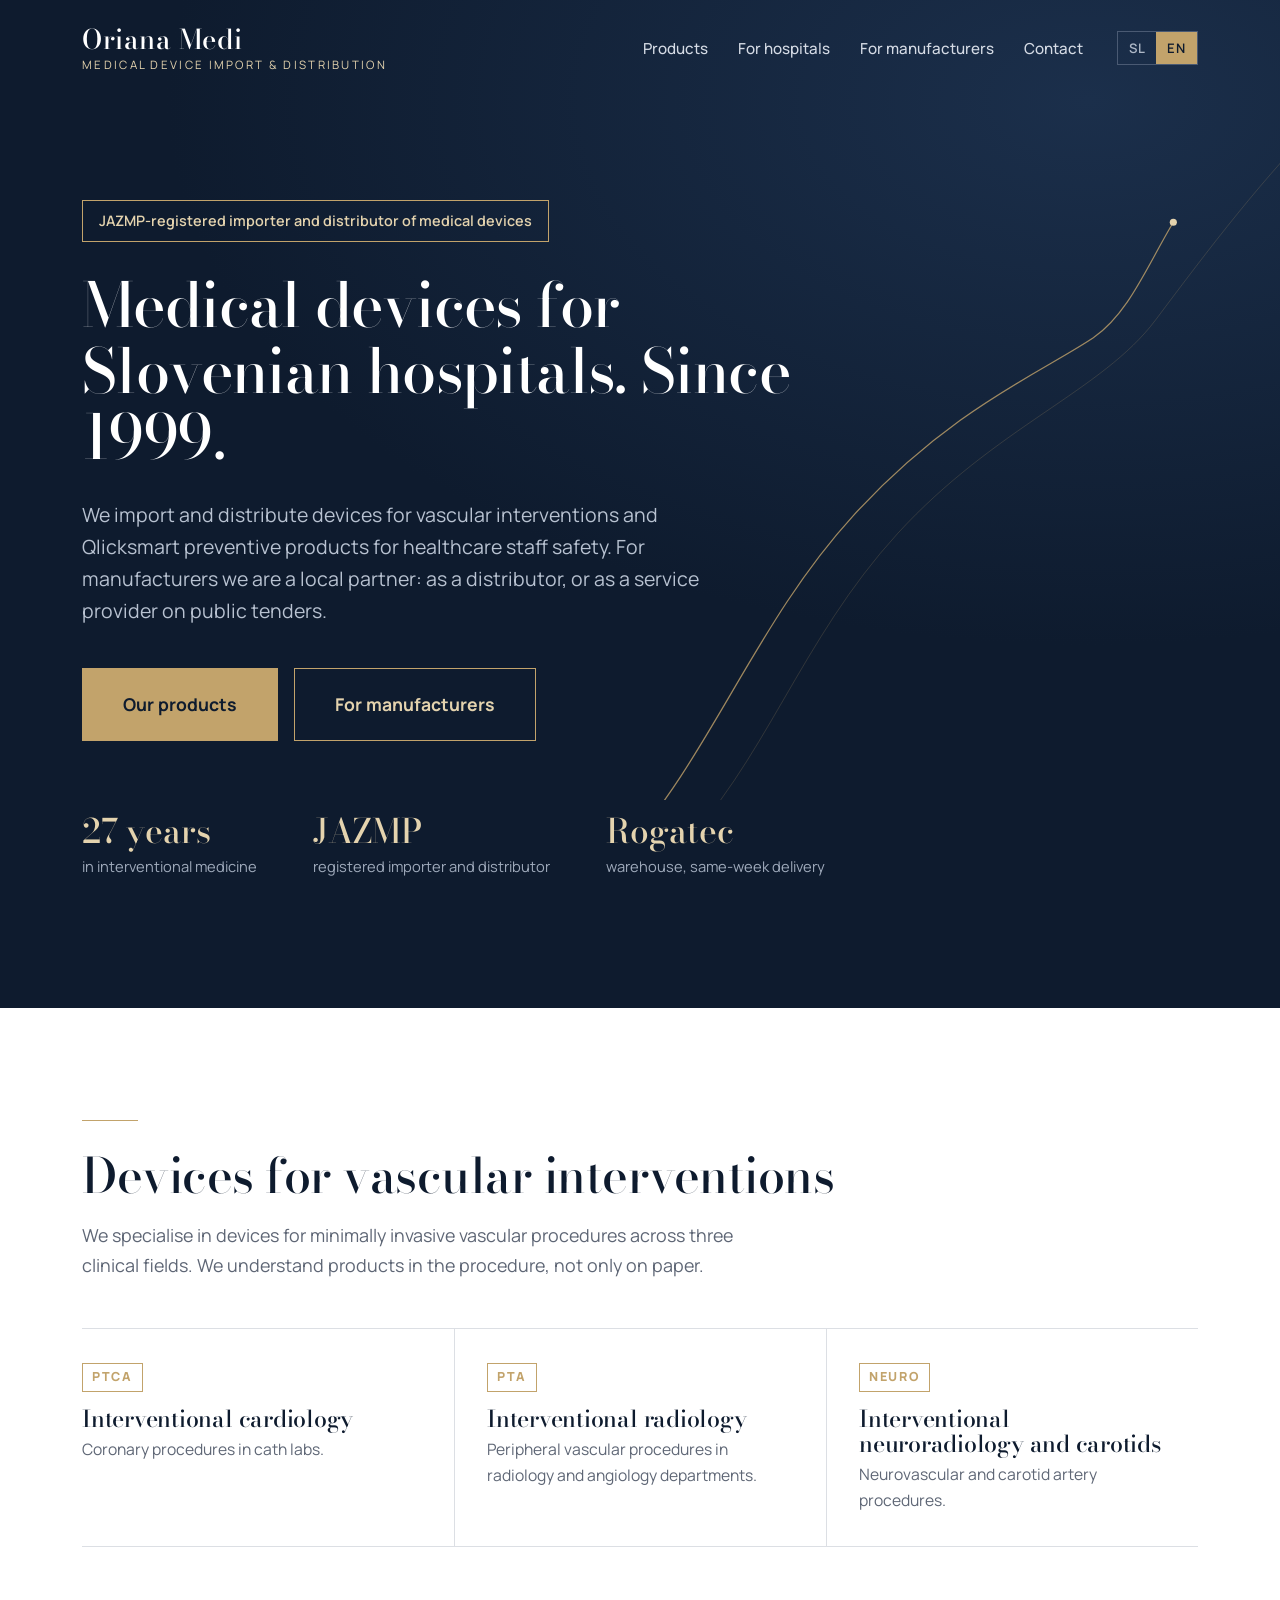
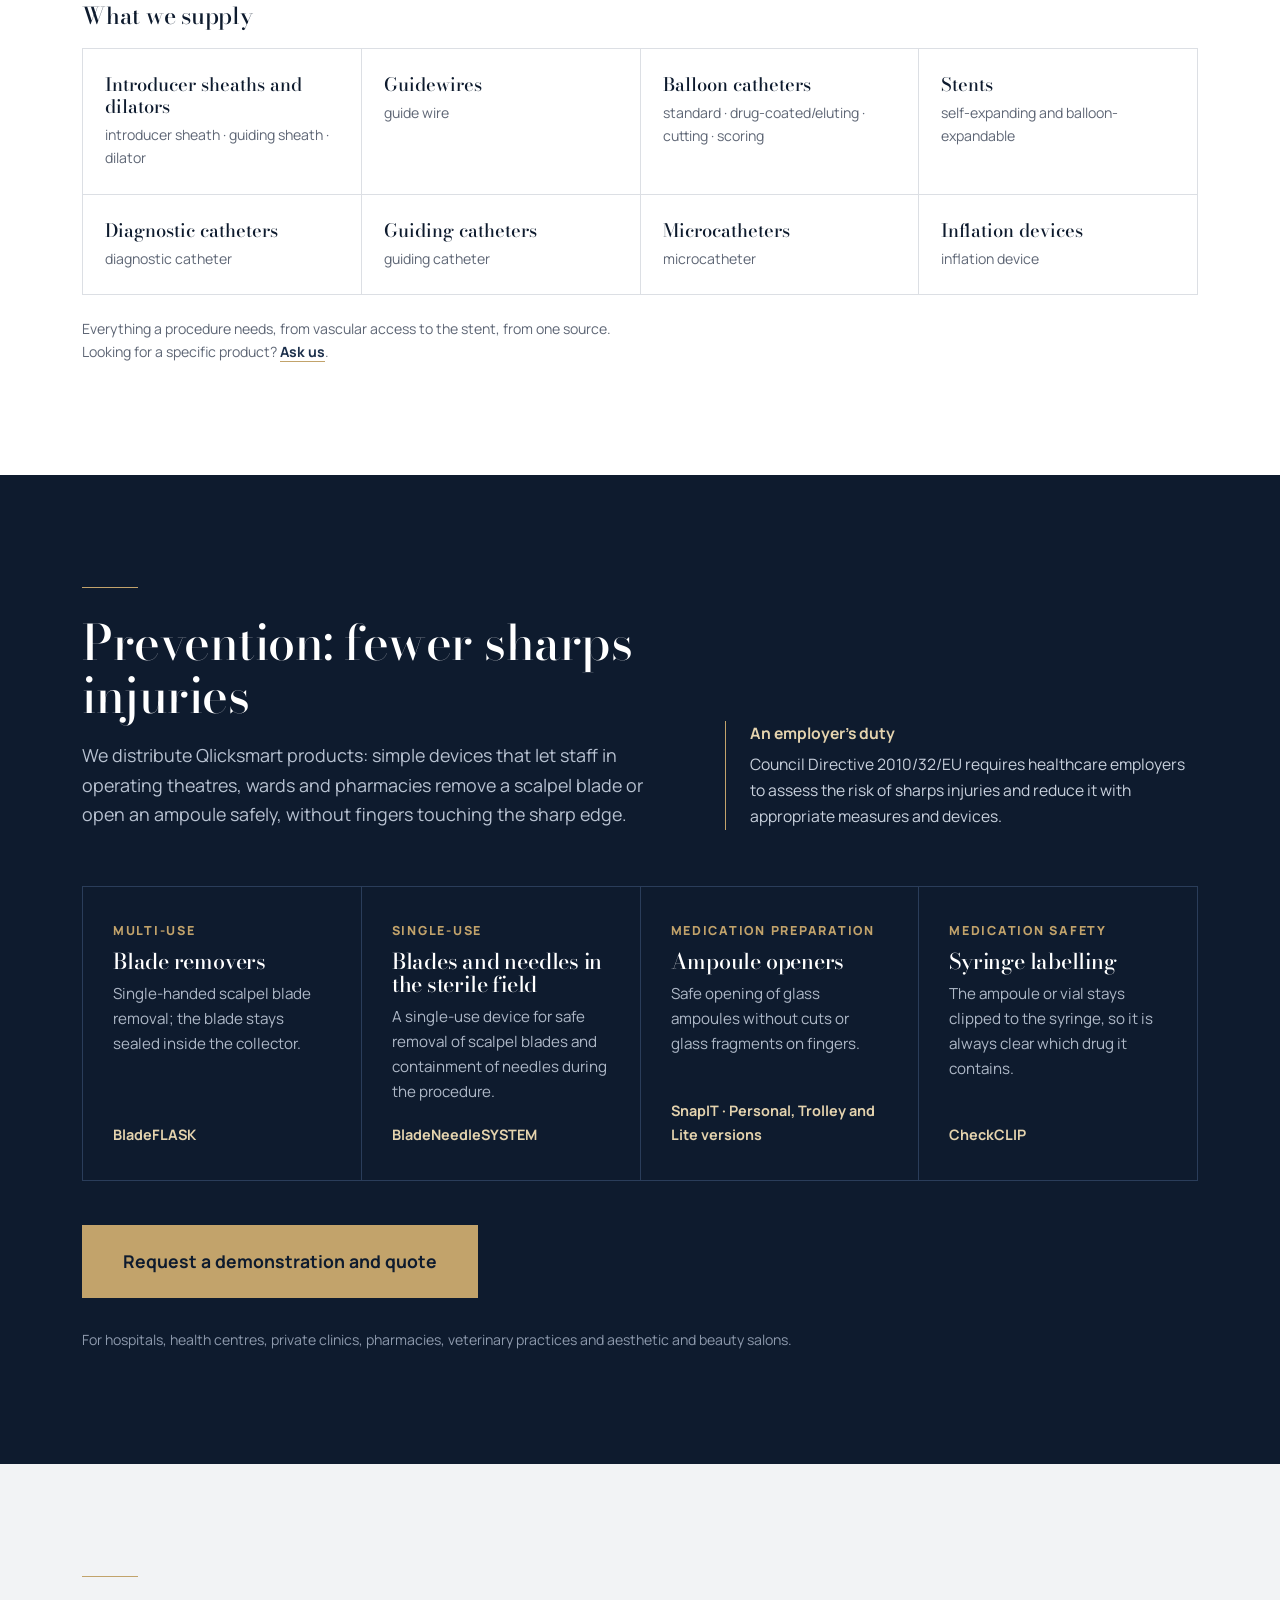
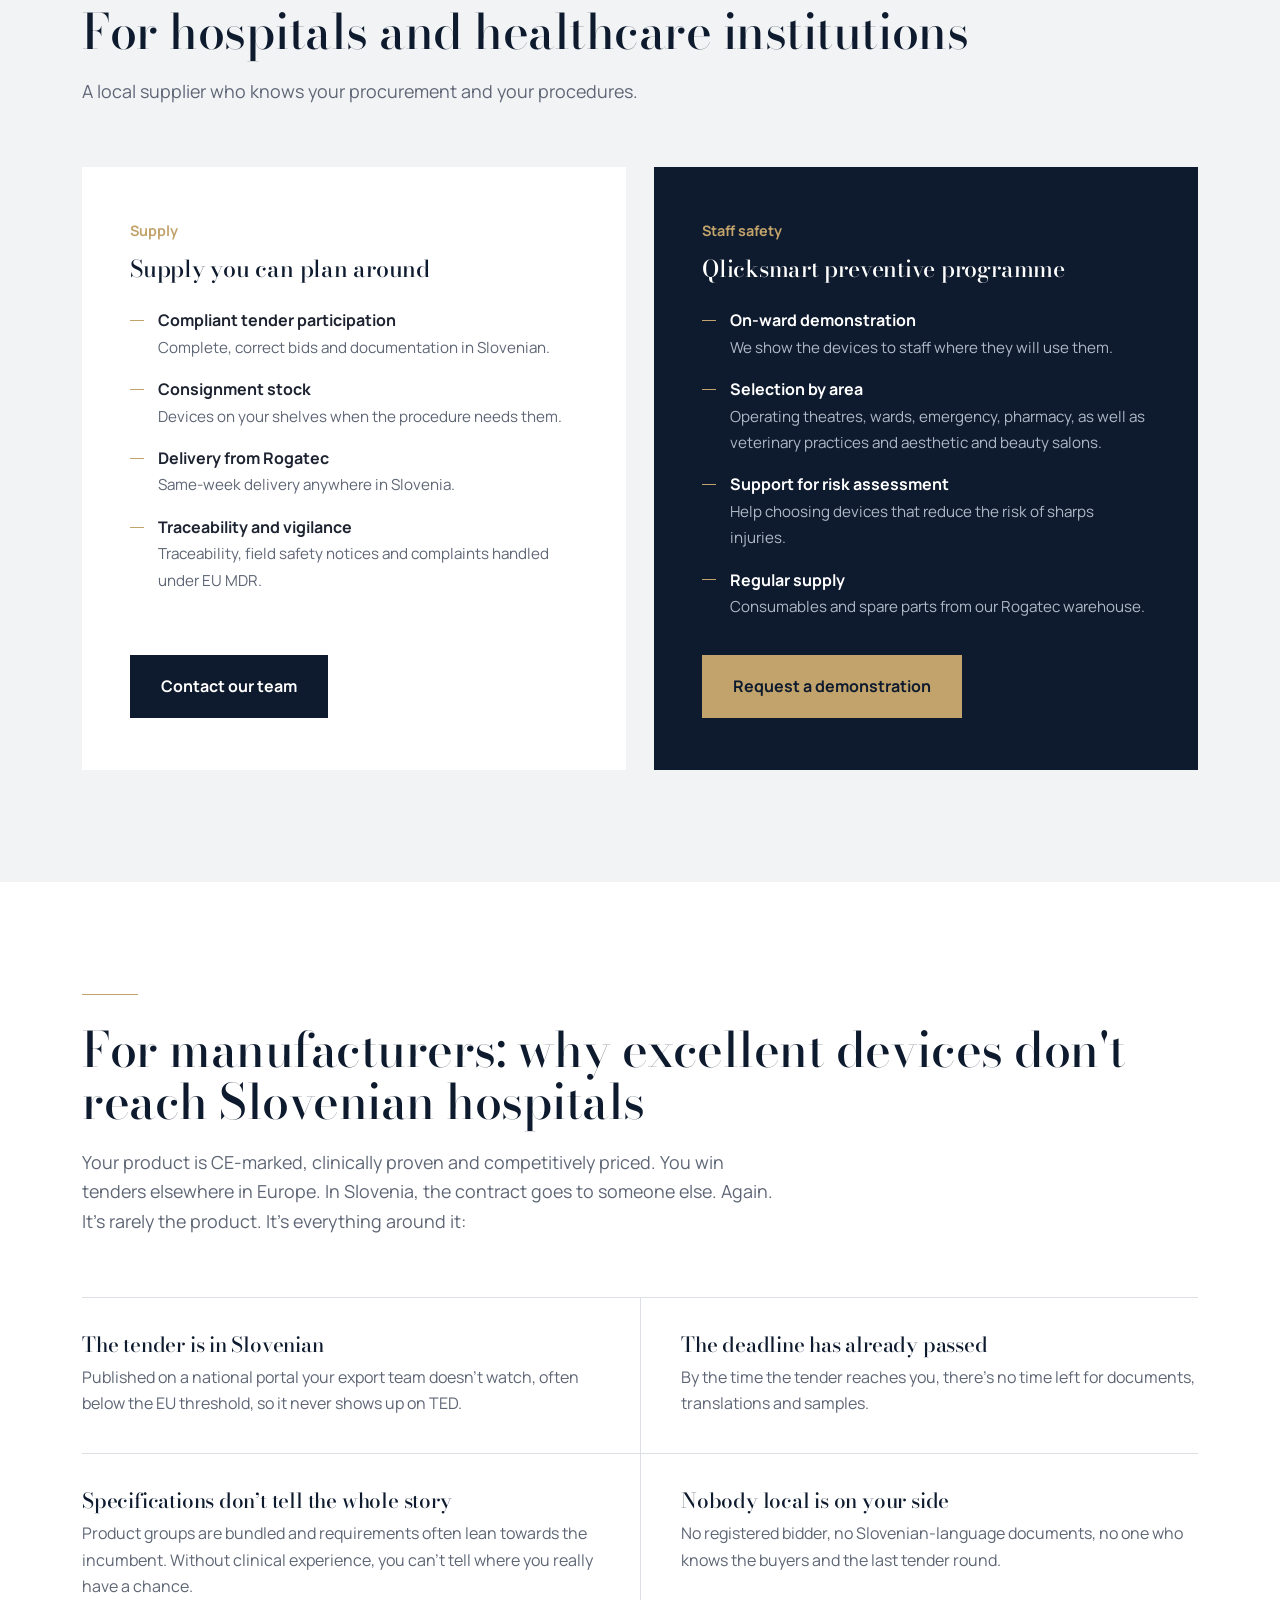
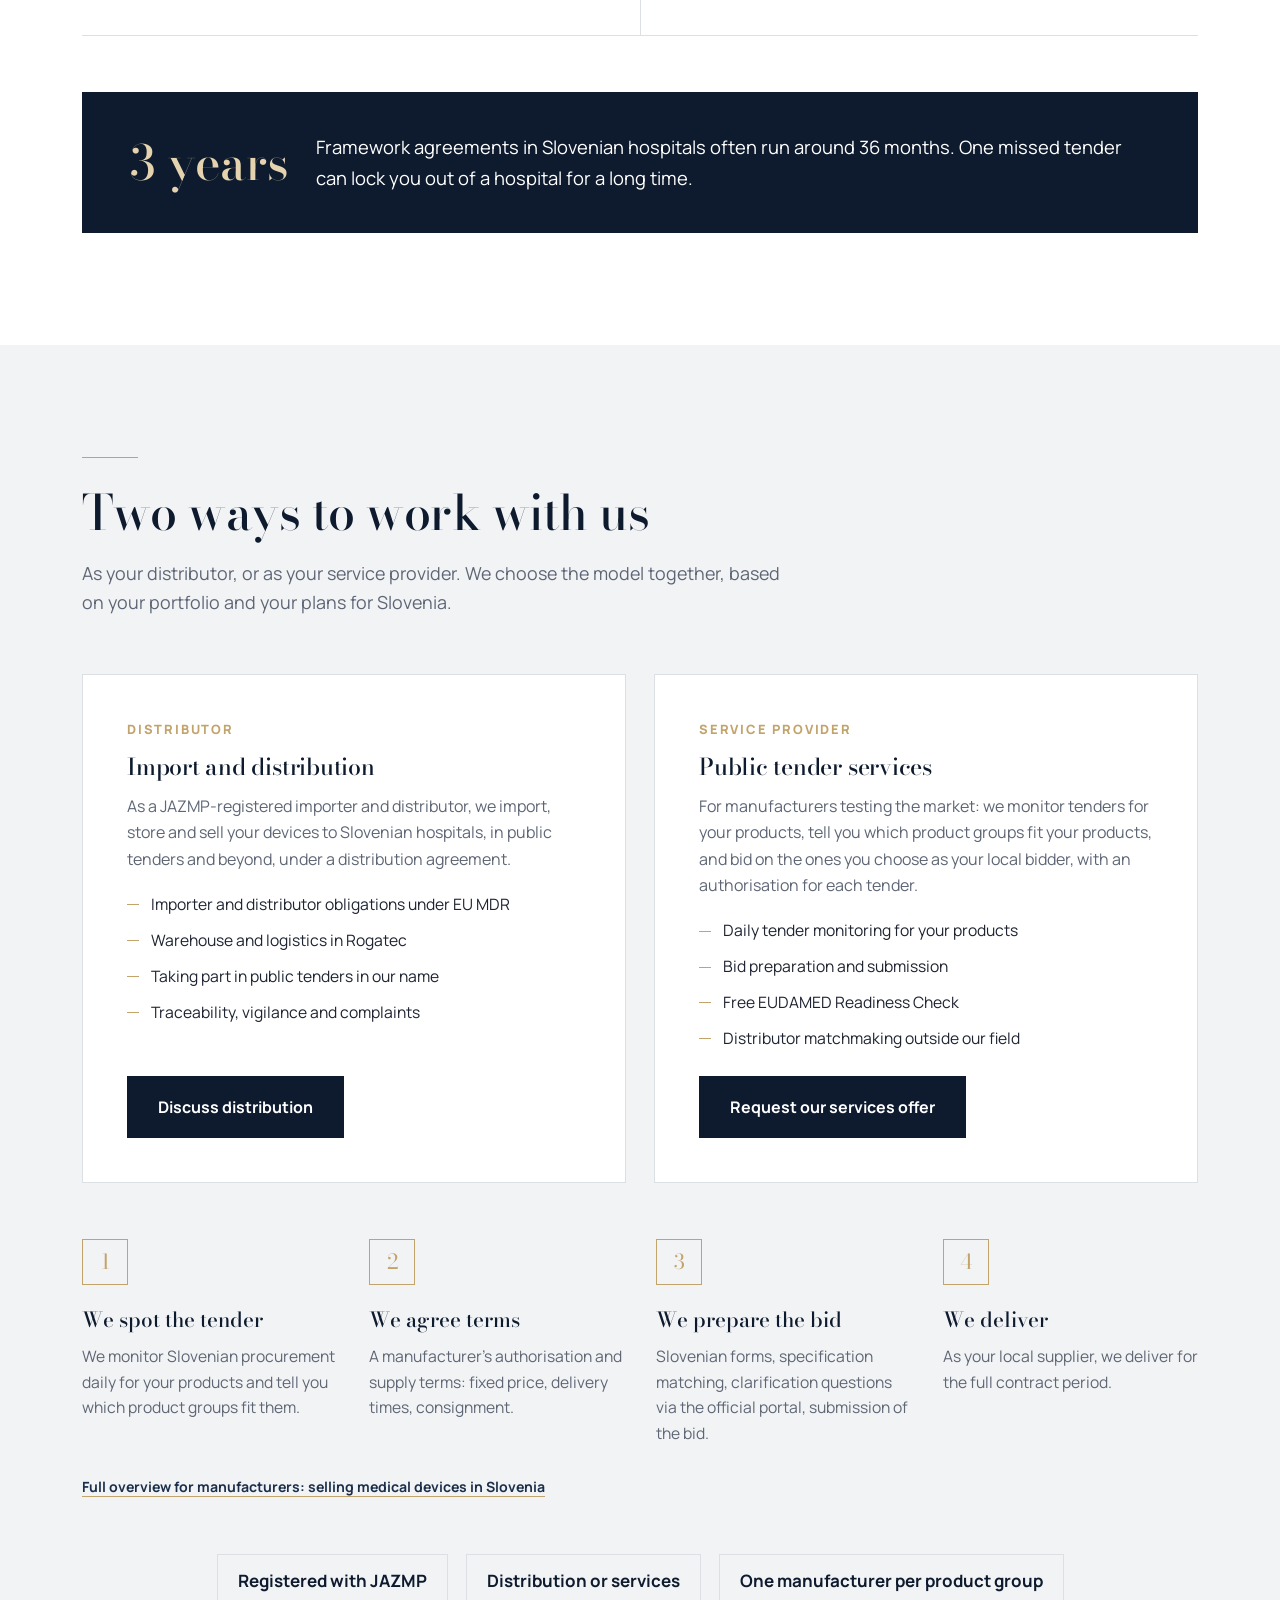
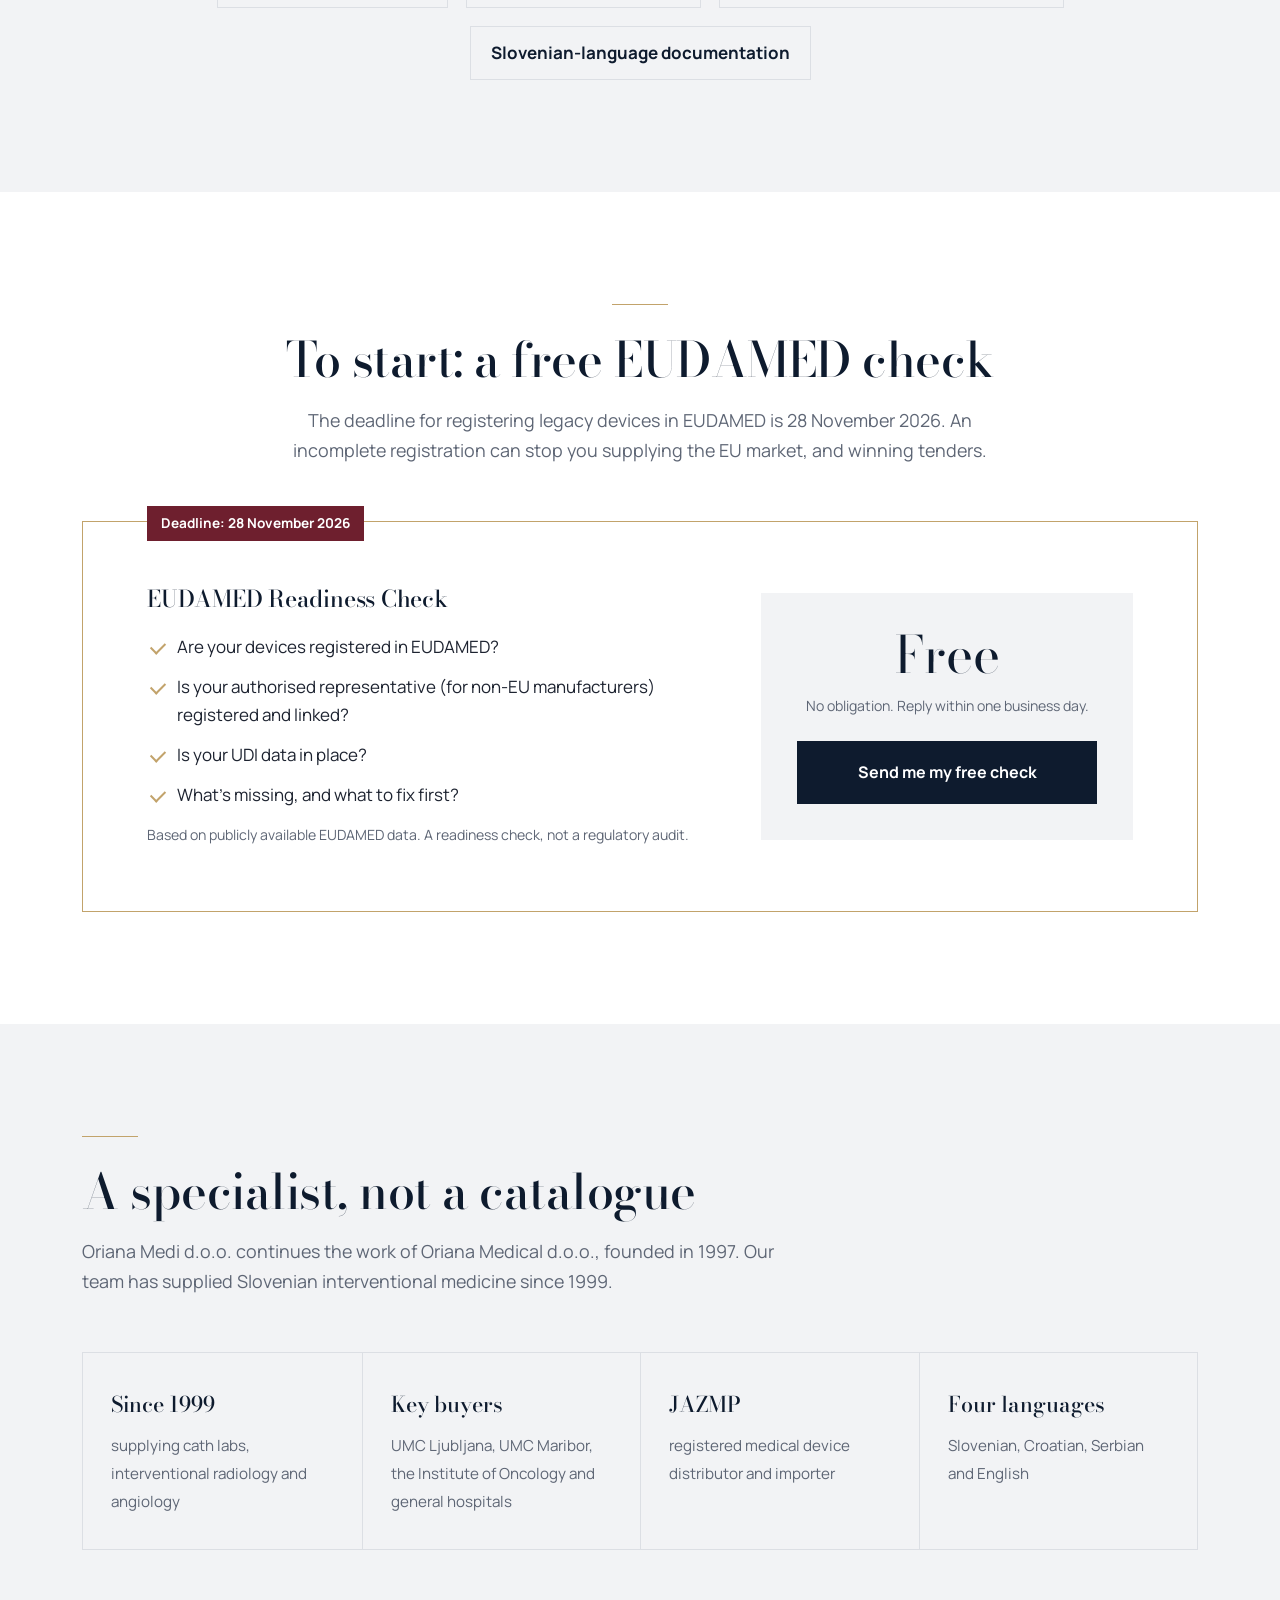
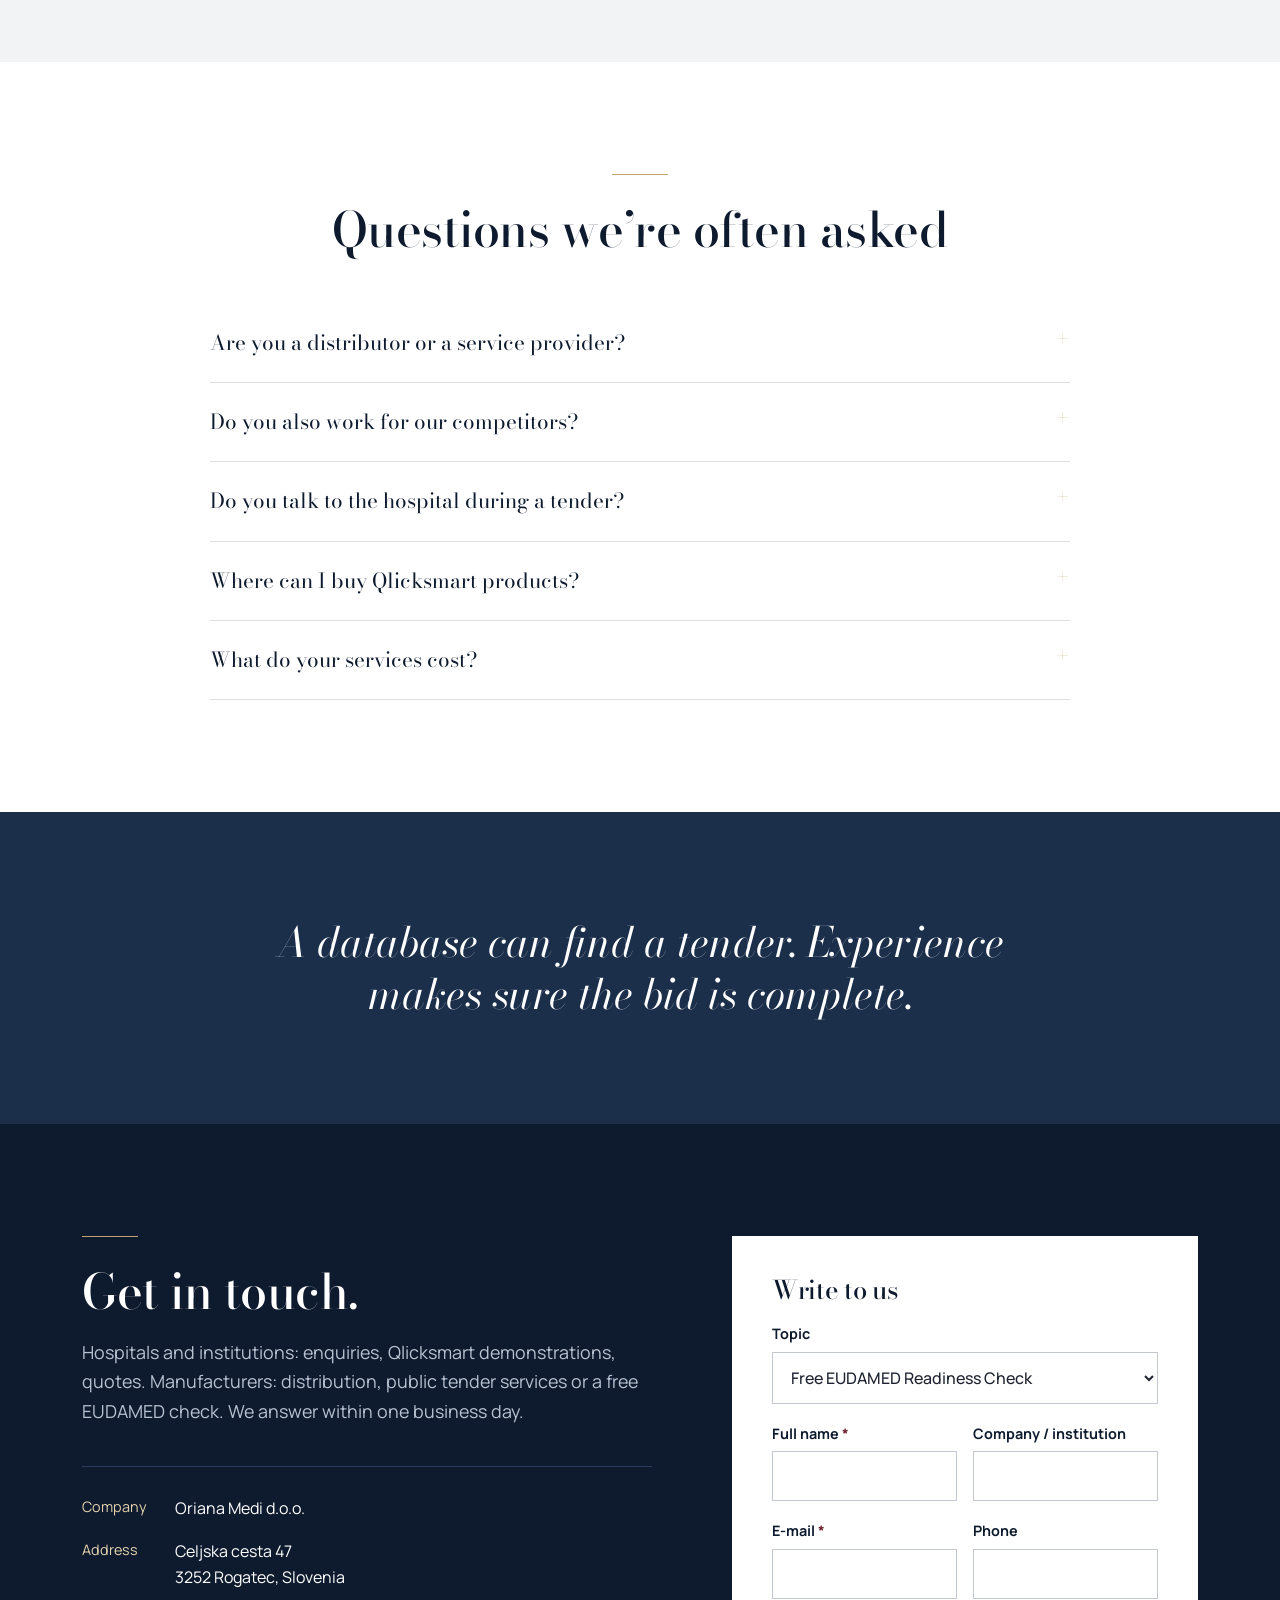
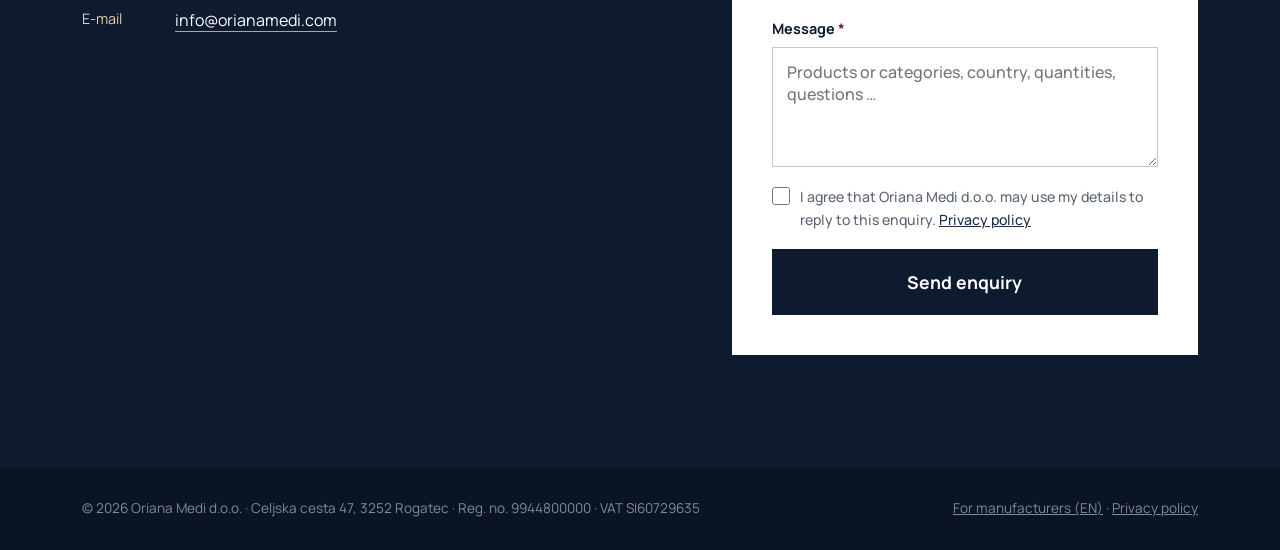
==== commit f5cbee66: "Add files via upload" ====
--- a/index.html
+++ b/index.html
@@ -1,25 +1,117 @@
 <!DOCTYPE html>
-<html lang="sl" data-title-sl="ORIANA MEDI d.o.o. – Uvoz in distribucija medicinskih pripomočkov" data-title-en="ORIANA MEDI d.o.o. – Medical device import and distribution">
+<html lang="sl" data-title-sl="Oriana Medi d.o.o. – Uvoz in distribucija medicinskih pripomočkov" data-title-en="Oriana Medi d.o.o. – Medical device import and distribution">
 <head>
 <meta charset="UTF-8">
 <meta name="viewport" content="width=device-width, initial-scale=1">
 <script>
 (function(){
   var saved=null; try{saved=localStorage.getItem('om-lang');}catch(e){}
-  var l=saved||(((navigator.language||'').toLowerCase().indexOf('sl')===0)?'sl':'en');
+  var ua=navigator.userAgent||'';
+  var l=saved||((/bot|crawl|spider|slurp/i.test(ua)||(navigator.language||'').toLowerCase().indexOf('sl')===0)?'sl':'en');
   document.documentElement.lang=l;
 })();
 </script>
 <link rel="stylesheet" href="style.css">
-<title>ORIANA MEDI d.o.o. – Uvoz in distribucija medicinskih pripomočkov</title>
+<link rel="icon" href="/favicon.ico" sizes="any">
+<link rel="icon" type="image/png" sizes="192x192" href="/icon-192.png">
+<link rel="apple-touch-icon" href="/apple-touch-icon.png">
+<meta name="theme-color" content="#0E1B2E">
+<title>Oriana Medi d.o.o. – Uvoz in distribucija medicinskih pripomočkov</title>
 <link rel="canonical" href="https://orianamedi.com/">
-<meta name="description" content="ORIANA MEDI d.o.o. je pri JAZMP registriran uvoznik in distributer medicinskih pripomočkov. Intervencijska medicina, izdelki Qlicksmart za varnost osebja ter storitve za proizvajalce. / JAZMP-registered importer and distributor of medical devices in Slovenia.">
+<meta name="description" content="Pri JAZMP registriran uvoznik in distributer medicinskih pripomočkov od leta 1999: pripomočki za žilne posege, Qlicksmart za varnost osebja in storitve za proizvajalce.">
+<link rel="alternate" hreflang="sl" href="https://orianamedi.com/">
+<link rel="alternate" hreflang="en" href="https://orianamedi.com/medical-device-distributor-slovenia.html">
+<link rel="alternate" hreflang="x-default" href="https://orianamedi.com/">
+<meta property="og:type" content="website">
+<meta property="og:site_name" content="Oriana Medi">
+<meta property="og:url" content="https://orianamedi.com/">
+<meta property="og:title" content="Oriana Medi d.o.o. – Uvoz in distribucija medicinskih pripomočkov">
+<meta property="og:description" content="Pri JAZMP registriran uvoznik in distributer medicinskih pripomočkov v Sloveniji od leta 1999.">
+<meta property="og:image" content="https://orianamedi.com/og-image.png">
+<meta property="og:image:width" content="1200">
+<meta property="og:image:height" content="630">
+<meta property="og:image:alt" content="Oriana Medi – medical device importer and distributor in Slovenia">
+<meta property="og:locale" content="sl_SI">
+<meta property="og:locale:alternate" content="en_GB">
+<meta name="twitter:card" content="summary_large_image">
+<script type="application/ld+json">
+{
+ "@context": "https://schema.org",
+ "@type": "Organization",
+ "@id": "https://orianamedi.com/#org",
+ "name": "Oriana Medi d.o.o.",
+ "alternateName": "Oriana Medi",
+ "url": "https://orianamedi.com/",
+ "logo": "https://orianamedi.com/logo.png",
+ "image": "https://orianamedi.com/og-image.png",
+ "description": "JAZMP-registered importer and distributor of medical devices in Slovenia: devices for vascular interventions, Qlicksmart sharps-safety products, and distribution and public tender services for medical device manufacturers.",
+ "email": "info@orianamedi.com",
+ "vatID": "SI60729635",
+ "identifier": {
+  "@type": "PropertyValue",
+  "propertyID": "Matična številka (Slovenian company registration number)",
+  "value": "9944800000"
+ },
+ "address": {
+  "@type": "PostalAddress",
+  "streetAddress": "Celjska cesta 47",
+  "postalCode": "3252",
+  "addressLocality": "Rogatec",
+  "addressCountry": "SI"
+ },
+ "areaServed": {
+  "@type": "Country",
+  "name": "Slovenia"
+ },
+ "knowsLanguage": [
+  "sl",
+  "hr",
+  "sr",
+  "en"
+ ],
+ "knowsAbout": [
+  "Medical device distribution in Slovenia",
+  "Medical device import",
+  "EU MDR importer and distributor obligations",
+  "JAZMP registration",
+  "Slovenian public procurement for hospitals",
+  "Framework agreements and dynamic purchasing systems",
+  "EUDAMED",
+  "Interventional cardiology (PTCA)",
+  "Interventional radiology (PTA)",
+  "Interventional neuroradiology",
+  "Introducer sheaths",
+  "Guidewires",
+  "Balloon catheters",
+  "Drug-coated balloons",
+  "Stents",
+  "Diagnostic catheters",
+  "Guiding catheters",
+  "Microcatheters",
+  "Inflation devices",
+  "Sharps injury prevention",
+  "Qlicksmart"
+ ],
+ "contactPoint": {
+  "@type": "ContactPoint",
+  "contactType": "sales",
+  "email": "info@orianamedi.com",
+  "availableLanguage": [
+   "Slovenian",
+   "Croatian",
+   "Serbian",
+   "English"
+  ],
+  "areaServed": "SI"
+ }
+}
+</script>
 </head>
 <body>
 <a class="skip" href="#main"><span class="l-sl">Na vsebino</span><span class="l-en">Skip to content</span></a>
 <header class="nav">
   <div class="wrap">
-    <a class="brand" href="index.html"><strong>ORIANA MEDI</strong><small class="l-sl">UVOZ IN DISTRIBUCIJA MEDICINSKIH PRIPOMOČKOV</small><small class="l-en">MEDICAL DEVICE IMPORT &amp; DISTRIBUTION</small></a>
+    <a class="brand" href="index.html"><strong>Oriana Medi</strong><small class="l-sl">UVOZ IN DISTRIBUCIJA MEDICINSKIH PRIPOMOČKOV</small><small class="l-en">MEDICAL DEVICE IMPORT &amp; DISTRIBUTION</small></a>
     <div class="navright">
       <nav aria-label="Main">
         <ul class="l-sl">
@@ -31,7 +123,7 @@
         <ul class="l-en">
           <li><a href="#izdelki">Products</a></li>
           <li><a href="#bolnisnice">For hospitals</a></li>
-          <li><a href="#proizvajalci">For manufacturers</a></li>
+          <li><a href="medical-device-distributor-slovenia.html">For manufacturers</a></li>
           <li><a href="#kontakt">Contact</a></li>
         </ul>
       </nav>
@@ -242,6 +334,7 @@
       <li><b class="l-sl">Pripravimo ponudbo</b><b class="l-en">We prepare the bid</b><span class="l-sl">Obrazci v slovenščini, usklajevanje specifikacij, vprašanja prek uradnega portala, oddaja ponudbe.</span><span class="l-en">Slovenian forms, specification matching, clarification questions via the official portal, submission of the bid.</span></li>
       <li><b class="l-sl">Dobavljamo</b><b class="l-en">We deliver</b><span class="l-sl">Kot vaš lokalni dobavitelj dobavljamo ves čas trajanja pogodbe.</span><span class="l-en">As your local supplier, we deliver for the full contract period.</span></li>
     </ol>
+    <p class="fineprint" style="margin-top:28px"><span class="l-sl">Proizvajalci iz tujine: </span><a class="textlink" href="medical-device-distributor-slovenia.html" hreflang="en"><span class="l-sl">predstavitev za proizvajalce v angleščini</span><span class="l-en">Full overview for manufacturers: selling medical devices in Slovenia</span></a></p>
     <div class="guarantee">
       <span class="l-sl">Registrirani pri JAZMP</span><span class="l-en">Registered with JAZMP</span>
       <span class="l-sl">Distribucija ali storitve</span><span class="l-en">Distribution or services</span>
@@ -299,8 +392,8 @@
     <div class="rule"></div>
     <h2 class="l-sl">Specialist, ne katalog</h2>
     <h2 class="l-en">A specialist, not a catalogue</h2>
-    <p class="intro l-sl">ORIANA MEDI d.o.o. nadaljuje delo podjetja Oriana d.o.o., ustanovljenega leta 1997. Naša ekipa od leta 1999 oskrbuje slovensko intervencijsko medicino.</p>
-    <p class="intro l-en">ORIANA MEDI d.o.o. continues the work of Oriana d.o.o., founded in 1997. Our team has supplied Slovenian interventional medicine since 1999.</p>
+    <p class="intro l-sl">Oriana Medi d.o.o. nadaljuje delo podjetja Oriana Medical d.o.o., ustanovljenega leta 1997. Naša ekipa od leta 1999 oskrbuje slovensko intervencijsko medicino.</p>
+    <p class="intro l-en">Oriana Medi d.o.o. continues the work of Oriana Medical d.o.o., founded in 1997. Our team has supplied Slovenian interventional medicine since 1999.</p>
     <div class="proof">
       <div><b class="l-sl">Od leta 1999</b><b class="l-en">Since 1999</b><span class="l-sl">oskrbujemo kateterske laboratorije, intervencijsko radiologijo in angiologijo</span><span class="l-en">supplying cath labs, interventional radiology and angiology</span></div>
       <div><b class="l-sl">Ključni naročniki</b><b class="l-en">Key buyers</b><span class="l-sl">UKC Ljubljana, UKC Maribor, Onkološki inštitut in splošne bolnišnice</span><span class="l-en">UMC Ljubljana, UMC Maribor, the Institute of Oncology and general hospitals</span></div>
@@ -352,7 +445,7 @@
       <p class="intro l-sl">Bolnišnice in ustanove: povpraševanja, predstavitve Qlicksmart, ponudbe. Proizvajalci: distribucija, storitve na javnih naročilih ali brezplačen EUDAMED pregled. Odgovorimo v enem delovnem dnevu.</p>
       <p class="intro l-en">Hospitals and institutions: enquiries, Qlicksmart demonstrations, quotes. Manufacturers: distribution, public tender services or a free EUDAMED check. We answer within one business day.</p>
       <dl style="margin-top:40px">
-        <dt class="l-sl">Podjetje</dt><dt class="l-en">Company</dt><dd>ORIANA MEDI d.o.o.</dd>
+        <dt class="l-sl">Podjetje</dt><dt class="l-en">Company</dt><dd>Oriana Medi d.o.o.</dd>
         <dt class="l-sl">Naslov</dt><dt class="l-en">Address</dt><dd>Celjska cesta 47<br>3252 Rogatec, <span class="l-sl">Slovenija</span><span class="l-en">Slovenia</span></dd>
         <dt>E-mail</dt><dd><a href="mailto:info@orianamedi.com">info@orianamedi.com</a></dd>
       </dl>
@@ -383,7 +476,7 @@
       <textarea name="message" required data-sl="Izdelki ali kategorije, država, količine, vprašanja …" data-en="Products or categories, country, quantities, questions …"></textarea></label>
     <input class="hp" type="text" name="_honey" tabindex="-1" autocomplete="off" aria-hidden="true">
     <label class="check"><input type="checkbox" name="consent" required>
-      <span><span class="l-sl">Strinjam se, da ORIANA MEDI d.o.o. moje podatke uporabi za odgovor na to povpraševanje. <a href="privacy.html">Politika zasebnosti</a></span><span class="l-en">I agree that ORIANA MEDI d.o.o. may use my details to reply to this enquiry. <a href="privacy.html">Privacy policy</a></span></span></label>
+      <span><span class="l-sl">Strinjam se, da Oriana Medi d.o.o. moje podatke uporabi za odgovor na to povpraševanje. <a href="privacy.html">Politika zasebnosti</a></span><span class="l-en">I agree that Oriana Medi d.o.o. may use my details to reply to this enquiry. <a href="privacy.html">Privacy policy</a></span></span></label>
     <div class="err" role="alert" hidden>
       <span data-err="fields"><span class="l-sl">Prosimo, izpolnite ime, veljaven e-naslov in sporočilo.</span><span class="l-en">Please fill in your name, a valid email and a message.</span></span>
       <span data-err="consent"><span class="l-sl">Prosimo, potrdite soglasje za obdelavo podatkov.</span><span class="l-en">Please confirm your consent to data processing.</span></span>
@@ -404,8 +497,8 @@
 
 <footer>
   <div class="wrap">
-    <span>&copy; 2026 ORIANA MEDI d.o.o. · Celjska cesta 47, 3252 Rogatec · <span class="l-sl">Matična št.</span><span class="l-en">Reg. no.</span> 9944800000 · <span class="l-sl">ID za DDV</span><span class="l-en">VAT</span> SI60729635</span>
-    <span><a href="privacy.html"><span class="l-sl">Politika zasebnosti</span><span class="l-en">Privacy policy</span></a></span>
+    <span>&copy; 2026 Oriana Medi d.o.o. · Celjska cesta 47, 3252 Rogatec · <span class="l-sl">Matična št.</span><span class="l-en">Reg. no.</span> 9944800000 · <span class="l-sl">ID za DDV</span><span class="l-en">VAT</span> SI60729635</span>
+    <span><a href="medical-device-distributor-slovenia.html" hreflang="en">For manufacturers (EN)</a> · <a href="privacy.html"><span class="l-sl">Politika zasebnosti</span><span class="l-en">Privacy policy</span></a></span>
   </div>
 </footer>
 <script src="site.js"></script>
--- a/style.css
+++ b/style.css
@@ -375,3 +375,7 @@
 
 .calc .out .btn{border-color:var(--champagne)}
 .form textarea.flash{outline:2px solid var(--champagne);transition:outline-color 1.5s}
+/* language links on the English-only manufacturer page */
+.lang a{color:#AEB8C7;font:600 .82rem Manrope,sans-serif;padding:7px 11px;letter-spacing:.06em;text-decoration:none}
+.lang a:hover{color:var(--white)}
+.lang a[aria-current="page"]{background:var(--champagne);color:var(--midnight)}
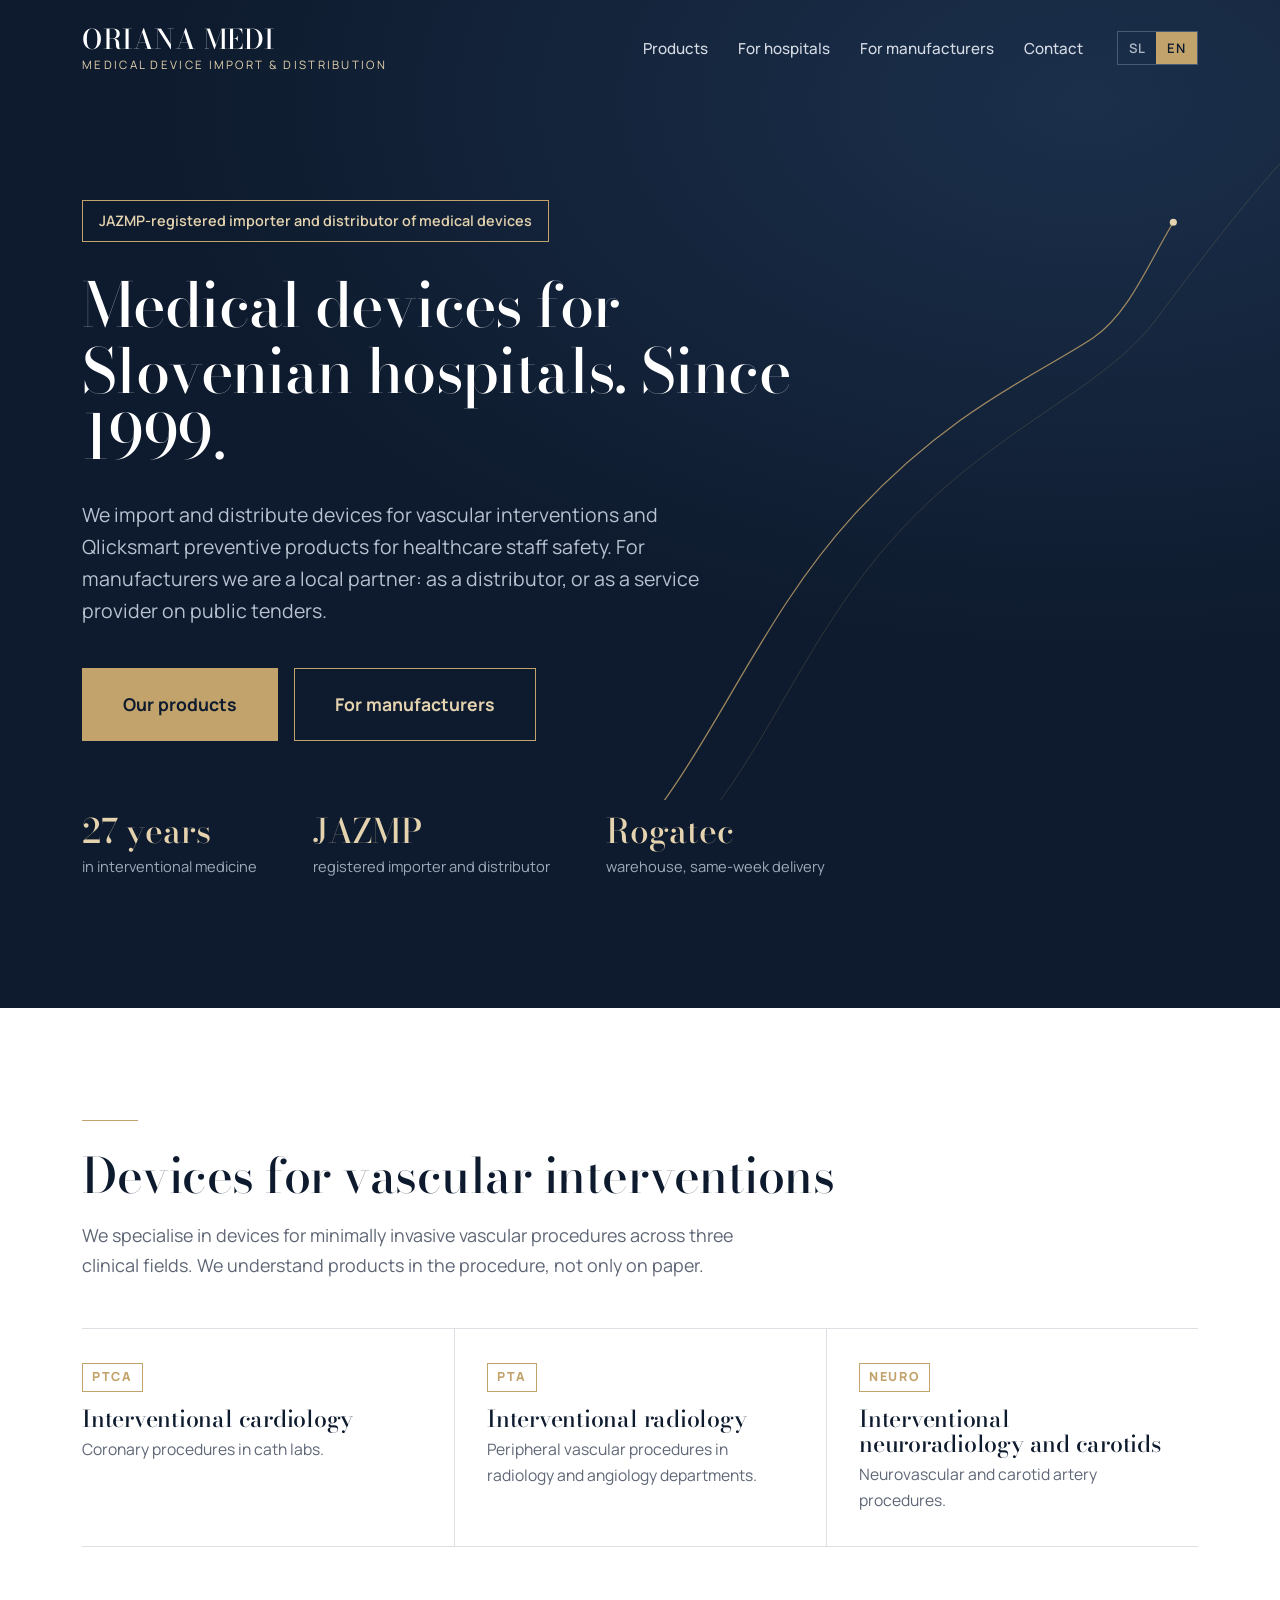
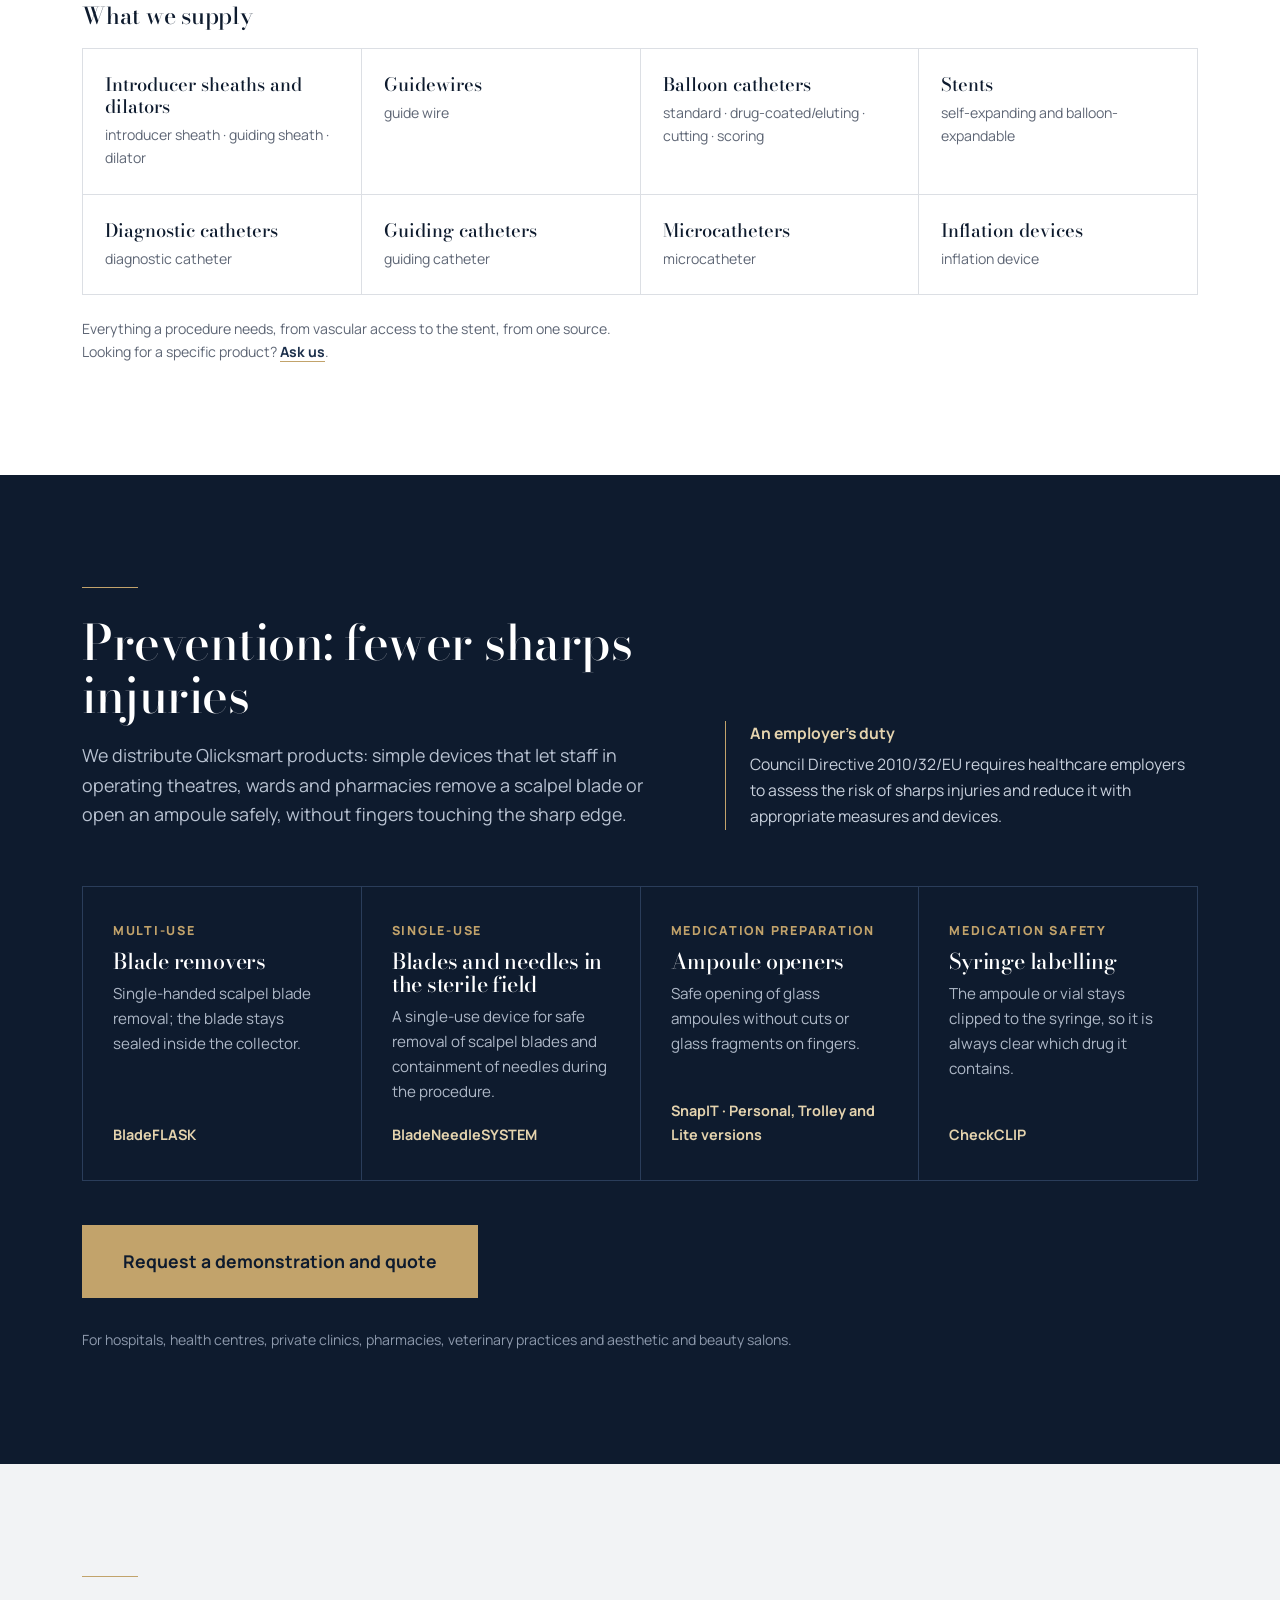
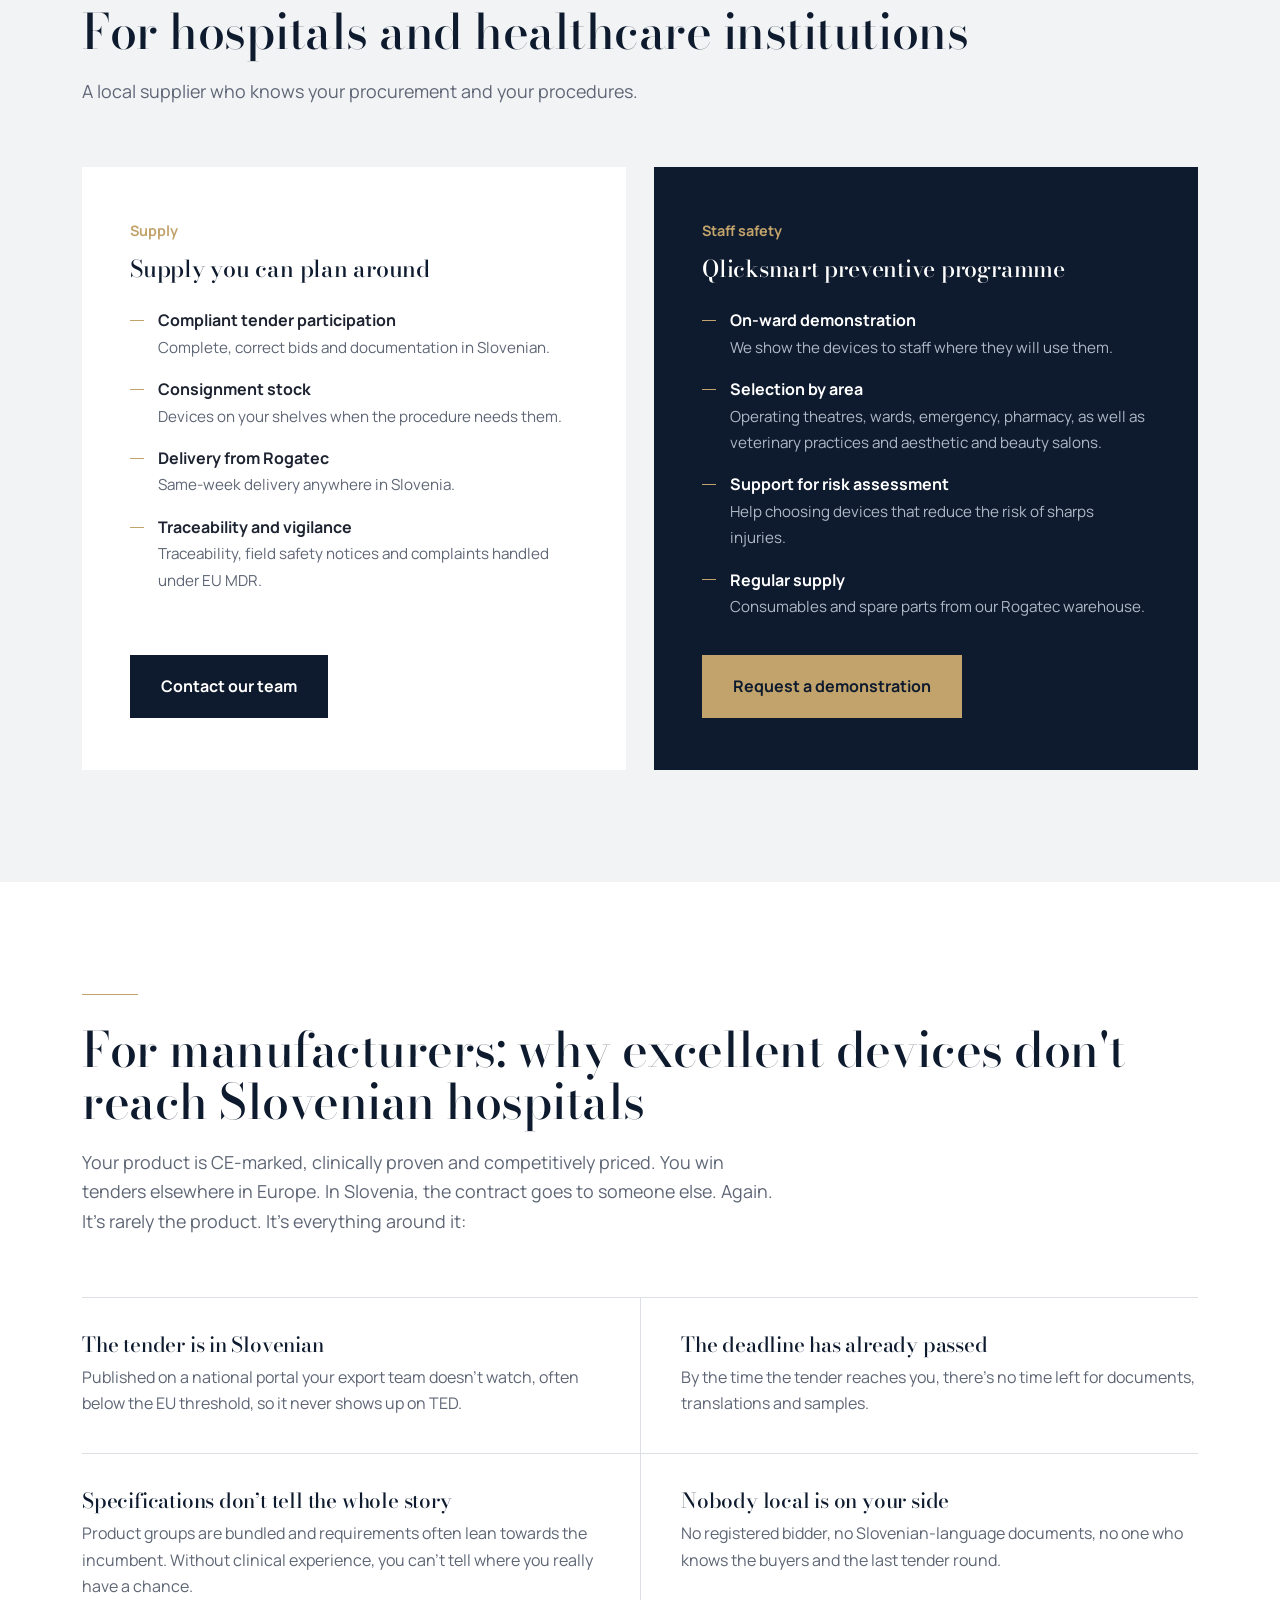
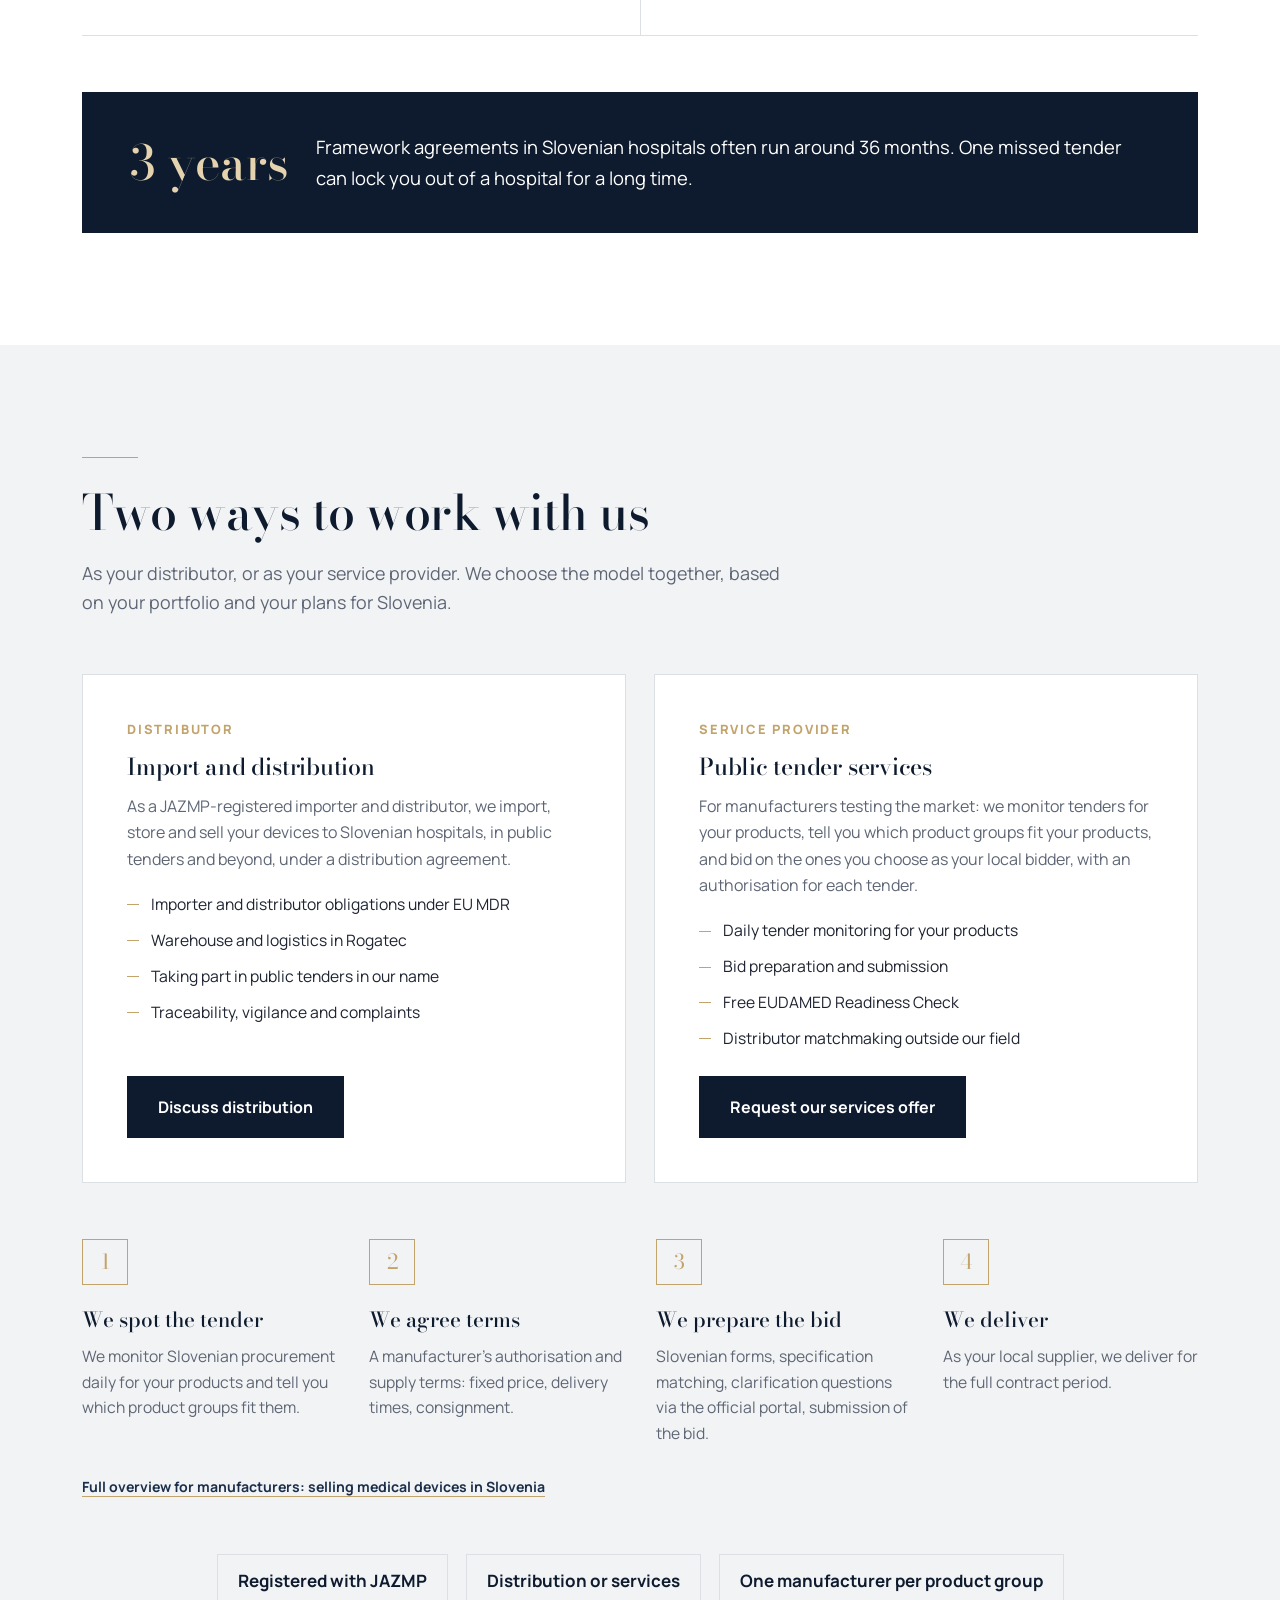
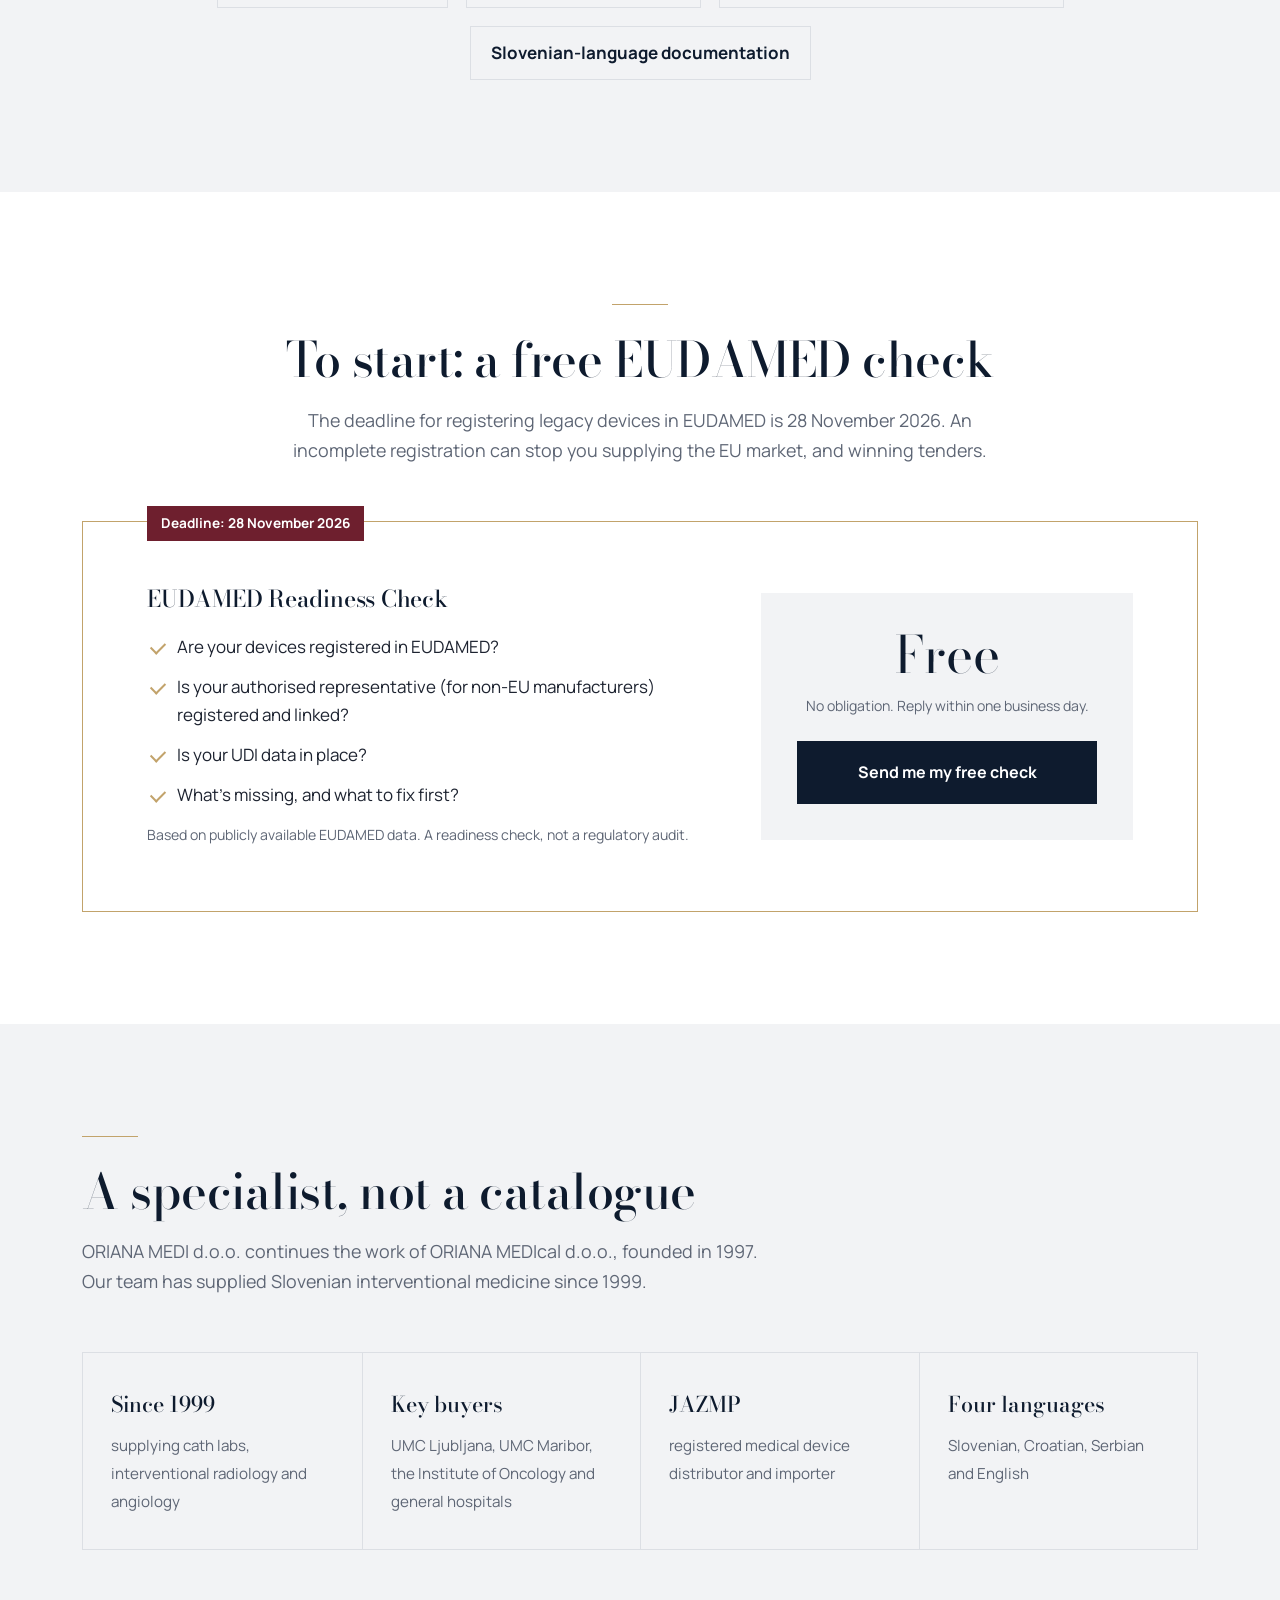
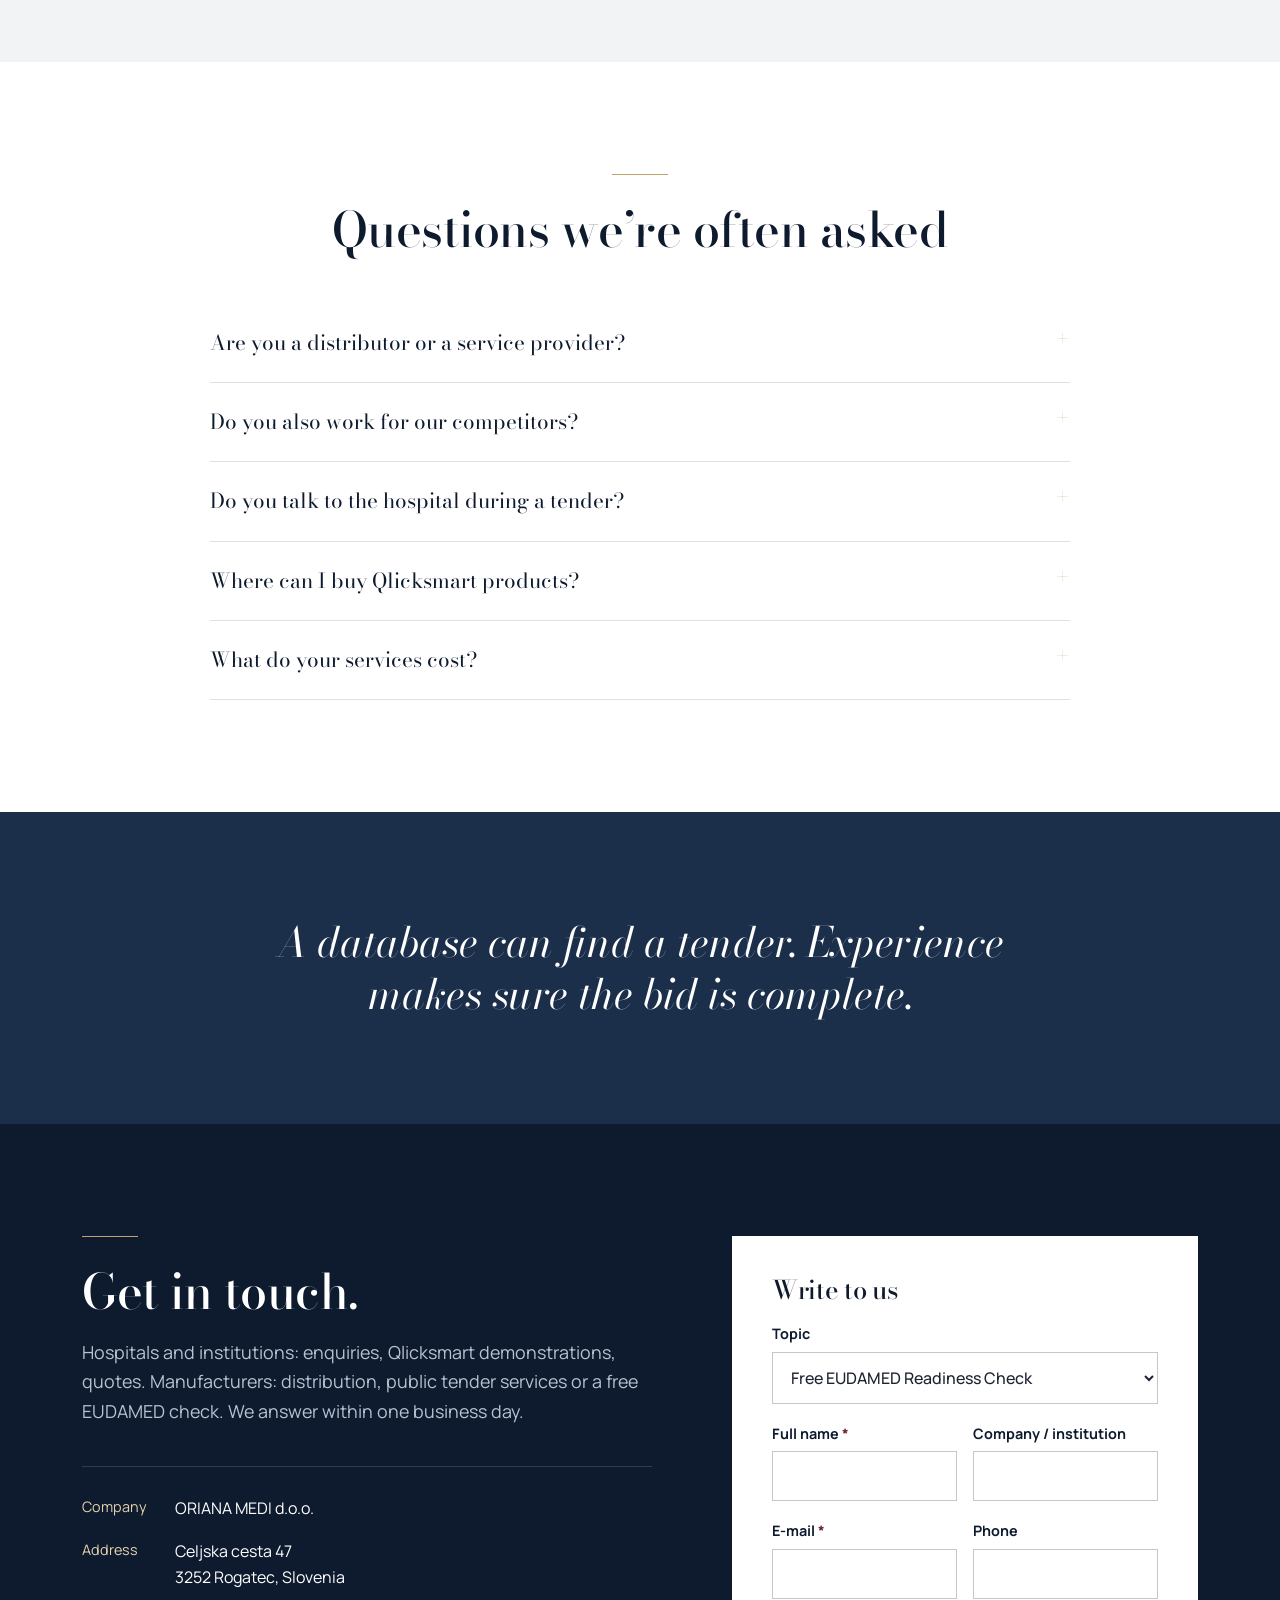
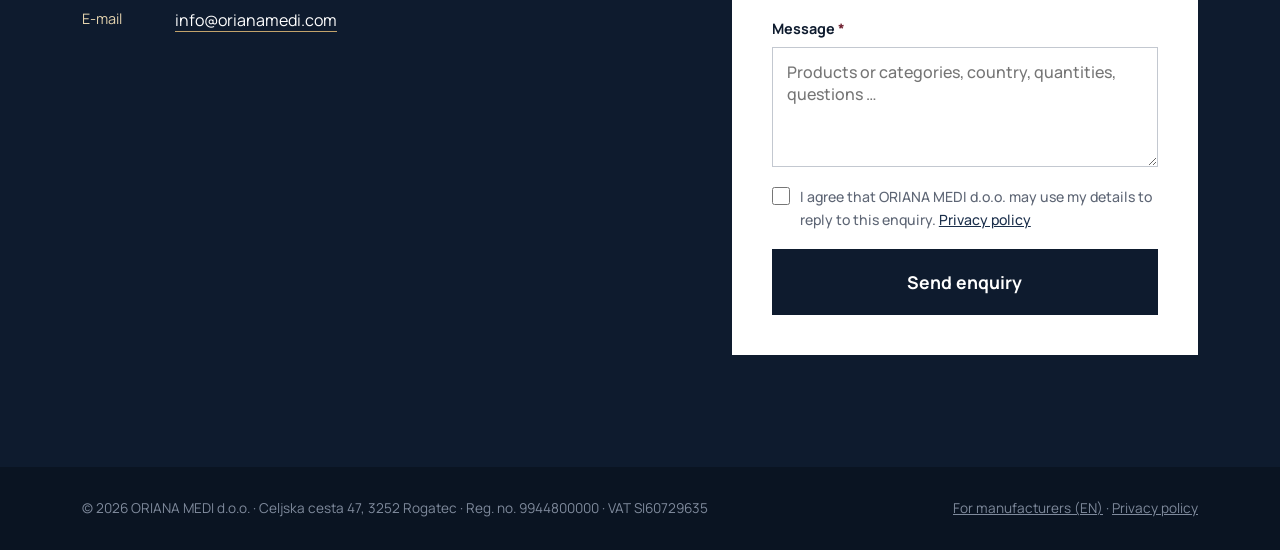
==== commit f4e41afe: "Add files via upload" ====
--- a/index.html
+++ b/index.html
@@ -1,5 +1,5 @@
 <!DOCTYPE html>
-<html lang="sl" data-title-sl="Oriana Medi d.o.o. – Uvoz in distribucija medicinskih pripomočkov" data-title-en="Oriana Medi d.o.o. – Medical device import and distribution">
+<html lang="sl" data-title-sl="ORIANA MEDI d.o.o. – Uvoz in distribucija medicinskih pripomočkov" data-title-en="ORIANA MEDI d.o.o. – Medical device import and distribution">
 <head>
 <meta charset="UTF-8">
 <meta name="viewport" content="width=device-width, initial-scale=1">
@@ -16,21 +16,21 @@
 <link rel="icon" type="image/png" sizes="192x192" href="/icon-192.png">
 <link rel="apple-touch-icon" href="/apple-touch-icon.png">
 <meta name="theme-color" content="#0E1B2E">
-<title>Oriana Medi d.o.o. – Uvoz in distribucija medicinskih pripomočkov</title>
+<title>ORIANA MEDI d.o.o. – Uvoz in distribucija medicinskih pripomočkov</title>
 <link rel="canonical" href="https://orianamedi.com/">
 <meta name="description" content="Pri JAZMP registriran uvoznik in distributer medicinskih pripomočkov od leta 1999: pripomočki za žilne posege, Qlicksmart za varnost osebja in storitve za proizvajalce.">
 <link rel="alternate" hreflang="sl" href="https://orianamedi.com/">
 <link rel="alternate" hreflang="en" href="https://orianamedi.com/medical-device-distributor-slovenia.html">
 <link rel="alternate" hreflang="x-default" href="https://orianamedi.com/">
 <meta property="og:type" content="website">
-<meta property="og:site_name" content="Oriana Medi">
+<meta property="og:site_name" content="ORIANA MEDI">
 <meta property="og:url" content="https://orianamedi.com/">
-<meta property="og:title" content="Oriana Medi d.o.o. – Uvoz in distribucija medicinskih pripomočkov">
-<meta property="og:description" content="Pri JAZMP registriran uvoznik in distributer medicinskih pripomočkov v Sloveniji od leta 1999.">
+<meta property="og:title" content="ORIANA MEDI d.o.o. – Uvoz in distribucija medicinskih pripomočkov">
+<meta property="og:description" content="Uvoznik in distributer medicinskih pripomočkov v Sloveniji od leta 1999.">
 <meta property="og:image" content="https://orianamedi.com/og-image.png">
 <meta property="og:image:width" content="1200">
 <meta property="og:image:height" content="630">
-<meta property="og:image:alt" content="Oriana Medi – medical device importer and distributor in Slovenia">
+<meta property="og:image:alt" content="ORIANA MEDI – medical device importer and distributor in Slovenia">
 <meta property="og:locale" content="sl_SI">
 <meta property="og:locale:alternate" content="en_GB">
 <meta name="twitter:card" content="summary_large_image">
@@ -39,8 +39,8 @@
  "@context": "https://schema.org",
  "@type": "Organization",
  "@id": "https://orianamedi.com/#org",
- "name": "Oriana Medi d.o.o.",
- "alternateName": "Oriana Medi",
+ "name": "ORIANA MEDI d.o.o.",
+ "alternateName": "ORIANA MEDI",
  "url": "https://orianamedi.com/",
  "logo": "https://orianamedi.com/logo.png",
  "image": "https://orianamedi.com/og-image.png",
@@ -111,7 +111,7 @@
 <a class="skip" href="#main"><span class="l-sl">Na vsebino</span><span class="l-en">Skip to content</span></a>
 <header class="nav">
   <div class="wrap">
-    <a class="brand" href="index.html"><strong>Oriana Medi</strong><small class="l-sl">UVOZ IN DISTRIBUCIJA MEDICINSKIH PRIPOMOČKOV</small><small class="l-en">MEDICAL DEVICE IMPORT &amp; DISTRIBUTION</small></a>
+    <a class="brand" href="index.html"><strong>ORIANA MEDI</strong><small class="l-sl">UVOZ IN DISTRIBUCIJA MEDICINSKIH PRIPOMOČKOV</small><small class="l-en">MEDICAL DEVICE IMPORT &amp; DISTRIBUTION</small></a>
     <div class="navright">
       <nav aria-label="Main">
         <ul class="l-sl">
@@ -240,7 +240,7 @@
         <div class="who l-sl">Dobava</div><div class="who l-en">Supply</div>
         <h3 class="l-sl">Dobave, na katere se lahko zanesete</h3><h3 class="l-en">Supply you can plan around</h3>
         <ul class="l-sl">
-          <li><b>Skladne ponudbe na javnih naročilih</b><span>Popolna in pravilna dokumentacija v slovenščini.</span></li>
+          <li><b>Skladne prijave na javna naročila</b><span>Popolna in pravilna dokumentacija v slovenščini.</span></li>
           <li><b>Konsignacijska zaloga</b><span>Pripomočki so na vaši polici, ko jih poseg potrebuje.</span></li>
           <li><b>Dostava iz Rogatca</b><span>Dostava v istem tednu po vsej Sloveniji.</span></li>
           <li><b>Sledljivost in vigilanca</b><span>Sledljivost, varnostna obvestila in reklamacije v skladu z uredbo MDR.</span></li>
@@ -320,9 +320,9 @@
       <div class="model">
         <span class="tag l-sl">Ponudnik storitev</span><span class="tag l-en">Service provider</span>
         <h3 class="l-sl">Storitve na javnih naročilih</h3><h3 class="l-en">Public tender services</h3>
-        <p class="l-sl">Za proizvajalce, ki trg šele preizkušajo: spremljamo razpise za vaše izdelke, povemo, kateri sklopi ustrezajo vašim izdelkom, in za izbrane pripravimo ponudbo kot vaš lokalni ponudnik, s pooblastilom za posamezen razpis.</p>
+        <p class="l-sl">Za proizvajalce, ki trg šele preizkušajo: spremljamo razpise za vaše izdelke, povemo, kateri sklopi ustrezajo vašim izdelkom, in za izbrane pripravimo prijavo na razpis kot vaš lokalni ponudnik, s pooblastilom za posamezen razpis.</p>
         <p class="l-en">For manufacturers testing the market: we monitor tenders for your products, tell you which product groups fit your products, and bid on the ones you choose as your local bidder, with an authorisation for each tender.</p>
-        <ul class="l-sl"><li>Dnevno spremljanje razpisov za vaše izdelke</li><li>Priprava in oddaja ponudb</li><li>Brezplačen EUDAMED pregled</li><li>Iskanje distributerja zunaj našega področja</li></ul>
+        <ul class="l-sl"><li>Dnevno spremljanje razpisov za vaše izdelke</li><li>Priprava in oddaja prijav na razpise</li><li>Brezplačen EUDAMED pregled</li><li>Iskanje distributerja zunaj našega področja</li></ul>
         <ul class="l-en"><li>Daily tender monitoring for your products</li><li>Bid preparation and submission</li><li>Free EUDAMED Readiness Check</li><li>Distributor matchmaking outside our field</li></ul>
         <a class="btn btn-dark l-sl" href="#kontakt" data-topic="services">Zahtevajte ponudbo storitev</a>
         <a class="btn btn-dark l-en" href="#kontakt" data-topic="services">Request our services offer</a>
@@ -331,7 +331,7 @@
     <ol class="steps">
       <li><b class="l-sl">Najdemo razpis</b><b class="l-en">We spot the tender</b><span class="l-sl">Vsak dan spremljamo slovenska javna naročila za vaše izdelke in vam povemo, kateri sklopi jim ustrezajo.</span><span class="l-en">We monitor Slovenian procurement daily for your products and tell you which product groups fit them.</span></li>
       <li><b class="l-sl">Dogovorimo pogoje</b><b class="l-en">We agree terms</b><span class="l-sl">Pooblastilo proizvajalca in dobavni pogoji: fiksna cena, dobavni roki, konsignacija.</span><span class="l-en">A manufacturer&rsquo;s authorisation and supply terms: fixed price, delivery times, consignment.</span></li>
-      <li><b class="l-sl">Pripravimo ponudbo</b><b class="l-en">We prepare the bid</b><span class="l-sl">Obrazci v slovenščini, usklajevanje specifikacij, vprašanja prek uradnega portala, oddaja ponudbe.</span><span class="l-en">Slovenian forms, specification matching, clarification questions via the official portal, submission of the bid.</span></li>
+      <li><b class="l-sl">Pripravimo prijavo</b><b class="l-en">We prepare the bid</b><span class="l-sl">Obrazci v slovenščini, usklajevanje specifikacij, vprašanja prek uradnega portala, oddaja prijave.</span><span class="l-en">Slovenian forms, specification matching, clarification questions via the official portal, submission of the bid.</span></li>
       <li><b class="l-sl">Dobavljamo</b><b class="l-en">We deliver</b><span class="l-sl">Kot vaš lokalni dobavitelj dobavljamo ves čas trajanja pogodbe.</span><span class="l-en">As your local supplier, we deliver for the full contract period.</span></li>
     </ol>
     <p class="fineprint" style="margin-top:28px"><span class="l-sl">Proizvajalci iz tujine: </span><a class="textlink" href="medical-device-distributor-slovenia.html" hreflang="en"><span class="l-sl">predstavitev za proizvajalce v angleščini</span><span class="l-en">Full overview for manufacturers: selling medical devices in Slovenia</span></a></p>
@@ -392,8 +392,8 @@
     <div class="rule"></div>
     <h2 class="l-sl">Specialist, ne katalog</h2>
     <h2 class="l-en">A specialist, not a catalogue</h2>
-    <p class="intro l-sl">Oriana Medi d.o.o. nadaljuje delo podjetja Oriana Medical d.o.o., ustanovljenega leta 1997. Naša ekipa od leta 1999 oskrbuje slovensko intervencijsko medicino.</p>
-    <p class="intro l-en">Oriana Medi d.o.o. continues the work of Oriana Medical d.o.o., founded in 1997. Our team has supplied Slovenian interventional medicine since 1999.</p>
+    <p class="intro l-sl">ORIANA MEDI d.o.o. nadaljuje delo podjetja ORIANA MEDIcal d.o.o., ustanovljenega leta 1997. Naša ekipa od leta 1999 oskrbuje slovensko intervencijsko medicino.</p>
+    <p class="intro l-en">ORIANA MEDI d.o.o. continues the work of ORIANA MEDIcal d.o.o., founded in 1997. Our team has supplied Slovenian interventional medicine since 1999.</p>
     <div class="proof">
       <div><b class="l-sl">Od leta 1999</b><b class="l-en">Since 1999</b><span class="l-sl">oskrbujemo kateterske laboratorije, intervencijsko radiologijo in angiologijo</span><span class="l-en">supplying cath labs, interventional radiology and angiology</span></div>
       <div><b class="l-sl">Ključni naročniki</b><b class="l-en">Key buyers</b><span class="l-sl">UKC Ljubljana, UKC Maribor, Onkološki inštitut in splošne bolnišnice</span><span class="l-en">UMC Ljubljana, UMC Maribor, the Institute of Oncology and general hospitals</span></div>
@@ -413,10 +413,10 @@
     </div>
     <div class="faq l-sl">
       <details><summary>Ste distributer ali ponudnik storitev?</summary><p>Oboje. Smo pri JAZMP registriran uvoznik in distributer in izdelke prodajamo na podlagi distribucijskih pogodb. Proizvajalcem, ki slovenski trg šele preizkušajo, ponujamo tudi storitve na javnih naročilih, s pooblastilom za posamezen razpis.</p></details>
-      <details><summary>Ali delate tudi za naše konkurente?</summary><p>Za isti sklop nikoli ne nastopamo z dvema proizvajalcema. Če sklop ustreza več našim strankam, ga dobi tista, ki prva potrdi naročilo ponudbe.</p></details>
+      <details><summary>Ali delate tudi za naše konkurente?</summary><p>Za isti sklop nikoli ne nastopamo z dvema proizvajalcema. Če sklop ustreza več našim strankam, ga dobi tista, ki prva potrdi naročilo prijave.</p></details>
       <details><summary>Ali se med razpisom pogovarjate z bolnišnico?</summary><p>Ne, in tudi nihče drug se ne bi smel. Med odprtim postopkom gredo vsa vprašanja prek uradnega portala. Ta vprašanja pripravimo mi.</p></details>
       <details><summary>Kje kupim izdelke Qlicksmart?</summary><p>Pri nas. Pišite nam prek obrazca ali na info@orianamedi.com; pripravimo predstavitev in ponudbo za vašo ustanovo.</p></details>
-      <details><summary>Koliko stanejo vaše storitve?</summary><p>EUDAMED pregled je brezplačen. Cene spremljanja razpisov in priprave ponudb vam pošljemo skupaj s ponudbo za proizvajalce. Pogoje distribucije dogovorimo individualno.</p></details>
+      <details><summary>Koliko stanejo vaše storitve?</summary><p>EUDAMED pregled je brezplačen. Cene spremljanja razpisov in priprave prijav na razpise vam pošljemo skupaj s ponudbo za proizvajalce. Pogoje distribucije dogovorimo individualno.</p></details>
     </div>
     <div class="faq l-en">
       <details><summary>Are you a distributor or a service provider?</summary><p>Both. We are a JAZMP-registered importer and distributor and sell products under distribution agreements. For manufacturers still testing the Slovenian market, we also offer public tender services, with an authorisation for each tender.</p></details>
@@ -430,7 +430,7 @@
 
 <div class="band">
   <div class="wrap">
-    <blockquote class="l-sl">Podatkovna baza najde razpis. Izkušnja poskrbi, da je ponudba popolna.</blockquote>
+    <blockquote class="l-sl">Podatkovna baza najde razpis. Izkušnja poskrbi, da je prijava popolna.</blockquote>
     <blockquote class="l-en">A database can find a tender. Experience makes sure the bid is complete.</blockquote>
   </div>
 </div>
@@ -445,7 +445,7 @@
       <p class="intro l-sl">Bolnišnice in ustanove: povpraševanja, predstavitve Qlicksmart, ponudbe. Proizvajalci: distribucija, storitve na javnih naročilih ali brezplačen EUDAMED pregled. Odgovorimo v enem delovnem dnevu.</p>
       <p class="intro l-en">Hospitals and institutions: enquiries, Qlicksmart demonstrations, quotes. Manufacturers: distribution, public tender services or a free EUDAMED check. We answer within one business day.</p>
       <dl style="margin-top:40px">
-        <dt class="l-sl">Podjetje</dt><dt class="l-en">Company</dt><dd>Oriana Medi d.o.o.</dd>
+        <dt class="l-sl">Podjetje</dt><dt class="l-en">Company</dt><dd>ORIANA MEDI d.o.o.</dd>
         <dt class="l-sl">Naslov</dt><dt class="l-en">Address</dt><dd>Celjska cesta 47<br>3252 Rogatec, <span class="l-sl">Slovenija</span><span class="l-en">Slovenia</span></dd>
         <dt>E-mail</dt><dd><a href="mailto:info@orianamedi.com">info@orianamedi.com</a></dd>
       </dl>
@@ -476,7 +476,7 @@
       <textarea name="message" required data-sl="Izdelki ali kategorije, država, količine, vprašanja …" data-en="Products or categories, country, quantities, questions …"></textarea></label>
     <input class="hp" type="text" name="_honey" tabindex="-1" autocomplete="off" aria-hidden="true">
     <label class="check"><input type="checkbox" name="consent" required>
-      <span><span class="l-sl">Strinjam se, da Oriana Medi d.o.o. moje podatke uporabi za odgovor na to povpraševanje. <a href="privacy.html">Politika zasebnosti</a></span><span class="l-en">I agree that Oriana Medi d.o.o. may use my details to reply to this enquiry. <a href="privacy.html">Privacy policy</a></span></span></label>
+      <span><span class="l-sl">Strinjam se, da ORIANA MEDI d.o.o. moje podatke uporabi za odgovor na to povpraševanje. <a href="privacy.html">Politika zasebnosti</a></span><span class="l-en">I agree that ORIANA MEDI d.o.o. may use my details to reply to this enquiry. <a href="privacy.html">Privacy policy</a></span></span></label>
     <div class="err" role="alert" hidden>
       <span data-err="fields"><span class="l-sl">Prosimo, izpolnite ime, veljaven e-naslov in sporočilo.</span><span class="l-en">Please fill in your name, a valid email and a message.</span></span>
       <span data-err="consent"><span class="l-sl">Prosimo, potrdite soglasje za obdelavo podatkov.</span><span class="l-en">Please confirm your consent to data processing.</span></span>
@@ -497,7 +497,7 @@
 
 <footer>
   <div class="wrap">
-    <span>&copy; 2026 Oriana Medi d.o.o. · Celjska cesta 47, 3252 Rogatec · <span class="l-sl">Matična št.</span><span class="l-en">Reg. no.</span> 9944800000 · <span class="l-sl">ID za DDV</span><span class="l-en">VAT</span> SI60729635</span>
+    <span>&copy; 2026 ORIANA MEDI d.o.o. · Celjska cesta 47, 3252 Rogatec · <span class="l-sl">Matična št.</span><span class="l-en">Reg. no.</span> 9944800000 · <span class="l-sl">ID za DDV</span><span class="l-en">VAT</span> SI60729635</span>
     <span><a href="medical-device-distributor-slovenia.html" hreflang="en">For manufacturers (EN)</a> · <a href="privacy.html"><span class="l-sl">Politika zasebnosti</span><span class="l-en">Privacy policy</span></a></span>
   </div>
 </footer>
